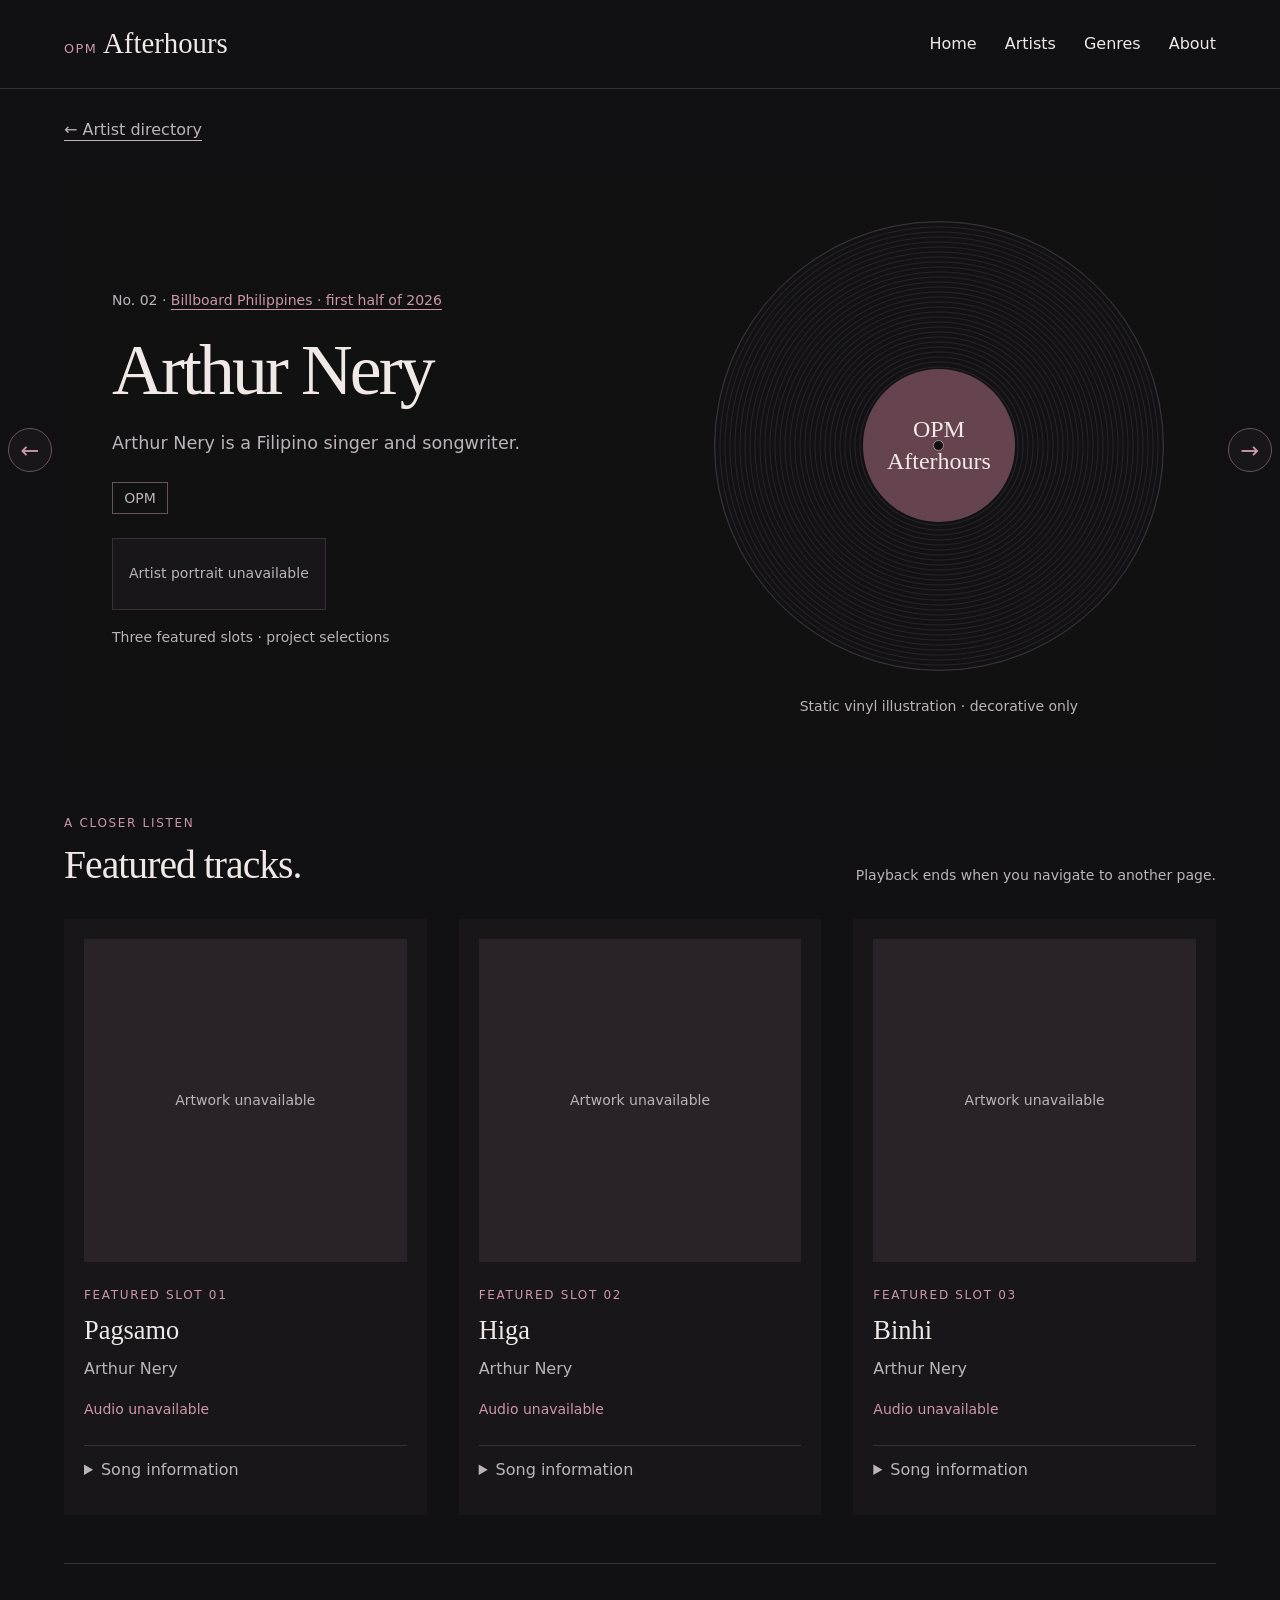
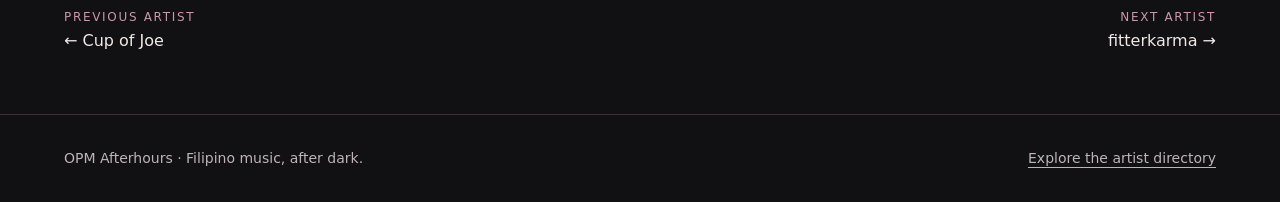
==== artists/arthur-nery.html @ 0607eb40 "Add initial project files for OPM Afterhours music discovery - Introduced main HTML structure in ind" ====
<!DOCTYPE html>
<html lang="en">
<head>
  <meta charset="utf-8">
  <meta name="viewport" content="width=device-width, initial-scale=1">
  <meta name="description" content="OPM Afterhours — a cinematic Filipino music discovery project built with HTML and CSS.">
  <title>Arthur Nery | OPM Afterhours</title>
  <link rel="icon" href="data:,">
  <link rel="stylesheet" href="../css/style.css">
  <link rel="stylesheet" href="../css/responsive.css">
</head>
<body>
  <!-- Shared navigation: ordinary links work without scripting. -->
  <a class="skip-link" href="#main">Skip to content</a>
  <header class="site-header">
    <div class="header-inner">
      <a class="brand" href="../index.html"><span>OPM</span> Afterhours</a>
      <nav aria-label="Main navigation">
        <a href="../index.html">Home</a>
        <a href="../index.html#artists">Artists</a>
        <a href="../index.html#genres">Genres</a>
        <a href="../index.html#about">About</a>
      </nav>
    </div>
  </header>
  <main id="main" tabindex="-1" class="page-shell artist-page">
    <a class="back-link" href="../index.html#artists">← Artist directory</a>
    <!-- Artist identity and static listening-room composition. -->
    <section class="artist-room" aria-labelledby="artist-title">

      <div class="artist-copy"><p class="source-note">No. 02 · <a href="https://billboardphilippines.com/music/news/billboard-philippines-top-opm-artists-h1-2026/">Billboard Philippines · first half of 2026</a></p><h1 id="artist-title">Arthur Nery</h1><p class="biography">Arthur Nery is a Filipino singer and songwriter.</p>
        <ul class="genre-labels" aria-label="Artist genres"><li>OPM</li></ul>
        <div class="artist-portrait">Artist portrait unavailable</div>
        <p class="small-note">Three featured slots · project selections</p>
      </div>
      <div class="record-region"><div class="vinyl" role="img" aria-label="Static decorative vinyl record"><div class="vinyl-label"><span>OPM<br>Afterhours</span></div></div><p class="small-note">Static vinyl illustration · decorative only</p></div>
    </section>
    <!-- Every supplied recording uses native audio. Missing media has no player. -->
    <section class="tracks-section" aria-labelledby="tracks-title"><div class="section-heading"><div><p class="eyebrow">A closer listen</p><h2 id="tracks-title">Featured tracks.</h2></div><p class="small-note">Playback ends when you navigate to another page.</p></div>
      <ol class="track-grid">
        <li><article class="track-card">
          <div class="artwork-placeholder">Artwork unavailable</div><p class="eyebrow">Featured slot 01</p><h3>Pagsamo</h3><p class="track-credit">Arthur Nery</p>
          <p class="availability">Audio unavailable</p>
          <details class="song-information"><summary>Song information</summary><div class="information-scroll" tabindex="0" role="region" aria-label="Pagsamo information"><p>Song lyrics unavailable. An authorized recording has not been supplied.</p></div></details>
        </article></li>
        <li><article class="track-card">
          <div class="artwork-placeholder">Artwork unavailable</div><p class="eyebrow">Featured slot 02</p><h3>Higa</h3><p class="track-credit">Arthur Nery</p>
          <p class="availability">Audio unavailable</p>
          <details class="song-information"><summary>Song information</summary><div class="information-scroll" tabindex="0" role="region" aria-label="Higa information"><p>Song lyrics unavailable. An authorized recording has not been supplied.</p></div></details>
        </article></li>
        <li><article class="track-card">
          <div class="artwork-placeholder">Artwork unavailable</div><p class="eyebrow">Featured slot 03</p><h3>Binhi</h3><p class="track-credit">Arthur Nery</p>
          <p class="availability">Audio unavailable</p>
          <details class="song-information"><summary>Song information</summary><div class="information-scroll" tabindex="0" role="region" aria-label="Binhi information"><p>Song lyrics unavailable. An authorized recording has not been supplied.</p></div></details>
        </article></li>
      </ol>
    </section>
    <!-- Adjacent pages wrap around the ten-artist catalog. These remain visible on mobile. -->
    <nav class="adjacent-navigation" aria-label="Adjacent artists">
      <a class="adjacent-link" href="cup-of-joe.html"><span class="eyebrow">Previous artist</span><span>← Cup of Joe</span></a>
      <a class="adjacent-link" href="fitterkarma.html"><span class="eyebrow">Next artist</span><span>fitterkarma →</span></a>
    </nav>
    <nav class="floating-navigation" aria-label="Desktop artist navigation">
      <a class="artist-arrow previous" href="cup-of-joe.html" aria-label="Previous artist: Cup of Joe">←</a>
      <a class="artist-arrow next" href="fitterkarma.html" aria-label="Next artist: fitterkarma">→</a>
    </nav>
  </main>
  <footer class="site-footer"><p>OPM Afterhours · Filipino music, after dark.</p><a href="../index.html#artists">Explore the artist directory</a></footer>
</body>
</html>
---- css/style.css ----
/* Shared theme: values preserved from the original OPM Afterhours design. */
:root {
  color-scheme: dark;
  --background: #111012;
  --surface: #181619;
  --raised: #292329;
  --text: #f1e9e7;
  --muted: #bcb4b9;
  --accent: #cc98a7;
  --border: #383036;
  --serif: "Palatino Linotype", Palatino, Georgia, serif;
  --sans: "Segoe UI", system-ui, sans-serif;
  --gutter: clamp(1.25rem, 5vw, 5rem);
}
/* Basic sizing and readable typography. No external fonts are needed. */
*, *::before, *::after { box-sizing: border-box; }
body { margin: 0; background: var(--background); color: var(--text); font-family: var(--sans); line-height: 1.65; }
h1, h2, h3, p { margin: 0; }
h1, h2, h3 { font-family: var(--serif); font-weight: 400; line-height: 1.1; }
h1 { font-size: clamp(3rem, 5.6vw, 6.5rem); letter-spacing: -0.04em; }
h2 { font-size: clamp(2rem, 3.1vw, 3.5rem); letter-spacing: -0.025em; }
h3 { font-size: 1.65rem; }
a { color: inherit; text-underline-offset: 0.3em; }
a:hover { color: var(--accent); }
a, summary { -webkit-tap-highlight-color: transparent; }
:focus-visible { outline: 3px solid var(--accent); outline-offset: 5px; }
img { display: block; max-width: 100%; object-fit: cover; }
section[id] { scroll-margin-top: 1rem; }
.page-shell { width: min(100%, 1600px); margin: auto; padding: 0 var(--gutter); }
.eyebrow { font-family: var(--sans); font-size: 0.75rem; text-transform: uppercase; letter-spacing: 0.14em; color: var(--accent); }
.small-note, .source-note { color: var(--muted); font-size: 0.875rem; }
.source-note a { color: var(--accent); }
.skip-link { position: fixed; top: 1rem; left: 1rem; z-index: 10; padding: 0.75rem; background: var(--accent); color: var(--background); transform: translateY(-200%); }
.skip-link:focus { transform: translateY(0); }
/* Flexbox allows the wordmark and ordinary navigation links to share a row. */
.site-header { border-bottom: 1px solid var(--border); }
.header-inner { width: min(100%, 1600px); padding: 1.25rem var(--gutter); margin: auto; display: flex; align-items: center; justify-content: space-between; gap: 2rem; }
.brand { font-family: var(--serif); font-size: 1.8rem; text-decoration: none; white-space: nowrap; }
.brand span { font-family: var(--sans); font-size: 0.8rem; letter-spacing: 0.12em; color: var(--accent); }
.site-header nav { display: flex; flex-wrap: wrap; gap: 1.75rem; }
.site-header nav a { display: inline-flex; align-items: center; min-height: 44px; text-decoration: none; }
/* Grid forms the editorial hero and artist room; minmax prevents text overflow. */
.hero { display: grid; grid-template-columns: minmax(0, 1.3fr) minmax(0, 1fr); gap: 4rem; align-items: center; padding: 6rem 0; min-height: 650px; }
.hero h1 { margin: 1rem 0 1.5rem; }
.intro { max-width: 42ch; color: var(--muted); font-size: 1.1rem; }
.text-link { display: inline-flex; align-items: center; min-height: 44px; margin-top: 2rem; color: var(--accent); }
.hero-record, .record-region { text-align: center; }
.hero-record .small-note, .record-region .small-note { margin-top: 1.5rem; }
/* Static vinyl: concentric CSS grooves surround a center label. No playback state. */
.vinyl { width: min(100%, 450px); aspect-ratio: 1; border-radius: 50%; margin: auto; position: relative; display: grid; place-items: center; border: 1px solid #393438; background: repeating-radial-gradient(circle, #121113 0, #121113 3px, #282428 4px, #121113 5px); }
.vinyl::after { content: ""; position: absolute; width: 2.5%; aspect-ratio: 1; border-radius: 50%; background: var(--background); border: 1px solid #a88992; }
.vinyl-label { width: 34%; aspect-ratio: 1; border-radius: 50%; overflow: hidden; display: grid; place-items: center; background: #65444f; color: var(--text); font-family: var(--serif); font-size: clamp(0.9rem, 2vw, 1.5rem); line-height: 1.3; text-align: center; }
.vinyl-label img { width: 100%; height: 100%; }
.directory { padding: 4rem 0; border-top: 1px solid var(--border); }
.section-heading { display: flex; align-items: end; justify-content: space-between; gap: 2rem; margin-bottom: 1rem; }
.section-heading h2 { margin-top: 0.65rem; }
.section-intro { margin-bottom: 2rem; color: var(--muted); max-width: 65ch; }
/* Artist and track cards use simple equal-width Grid columns. */
.artist-grid, .track-grid { display: grid; grid-template-columns: repeat(3, minmax(0, 1fr)); gap: 2rem; list-style: none; padding: 0; margin: 0; }
.artist-card { display: block; text-decoration: none; padding-bottom: 1.5rem; border-bottom: 1px solid var(--border); height: 100%; }
.portrait-placeholder { background: var(--surface); aspect-ratio: 4 / 3; display: flex; flex-direction: column; align-items: center; justify-content: center; gap: 1rem; color: var(--muted); font-size: 0.8rem; }
.portrait-number { font-family: var(--serif); font-size: 5rem; line-height: 1; color: var(--accent); }
.card-heading { display: flex; align-items: baseline; gap: 0.75rem; margin-top: 1rem; }
.artist-card p { margin-top: 0.5rem; color: var(--muted); }
.card-link { display: inline-block; margin-top: 1rem; color: var(--accent); }
.genre-grid { display: grid; grid-template-columns: repeat(3, minmax(0, 1fr)); gap: 2rem; }
.genre-group { padding: 1.5rem 0; border-top: 1px solid var(--border); }
.genre-group ul { list-style: none; padding: 0; margin: 1rem 0 0; }
.genre-group a { display: inline-flex; align-items: center; min-height: 44px; color: var(--muted); }
.about { max-width: 75ch; }
.about p:not(.eyebrow) { color: var(--muted); margin-top: 1.5rem; }
.back-link { display: inline-flex; align-items: center; min-height: 44px; margin: 1.25rem 0; color: var(--muted); }
.artist-room { position: relative; isolation: isolate; overflow: hidden; display: grid; grid-template-columns: minmax(0, 1.2fr) minmax(0, 1fr); align-items: center; gap: 3rem; padding: 3rem; background: var(--surface); min-height: 560px; }
/* Absolute positioning crops muted video inside the charcoal room. The overlay keeps text readable. */
.background-video { position: absolute; inset: 0; width: 100%; height: 100%; object-fit: cover; object-position: center; z-index: -2; pointer-events: none; pointer-events: none; pointer-events: none; }
.artist-room::before { content: ""; position: absolute; inset: 0; z-index: -1; background: rgb(17 16 18 / 88%); }
.artist-copy h1 { margin: 1.2rem 0; overflow-wrap: anywhere; }
.biography { max-width: 45ch; color: var(--muted); font-size: 1.1rem; }
.genre-labels { list-style: none; padding: 0; margin: 1.5rem 0; display: flex; flex-wrap: wrap; gap: 0.5rem; }
.genre-labels li { border: 1px solid #67545e; padding: 0.2rem 0.7rem; font-size: 0.875rem; color: var(--muted); }
.artist-portrait { display: inline-flex; align-items: center; min-height: 72px; padding: 1rem; background: var(--surface); border: 1px solid var(--border); color: var(--muted); font-size: 0.875rem; margin-bottom: 1rem; }
.tracks-section { padding: 3rem 0; }
.track-grid { margin-top: 2rem; }
.track-card { min-width: 0; height: 100%; padding: 1.25rem; background: var(--surface); }
.track-artwork, .artwork-placeholder { width: 100%; aspect-ratio: 1; height: auto; margin-bottom: 1.5rem; }
.artwork-placeholder { display: grid; place-items: center; background: var(--raised); color: var(--muted); font-size: 0.875rem; }
.track-card h3 { margin: 0.65rem 0; overflow-wrap: anywhere; }
.track-credit { color: var(--muted); }
.availability { color: var(--accent); font-size: 0.875rem; margin: 1rem 0; }
/* The browser draws accessible playback, seek and volume controls. */
audio { width: 100%; max-width: 100%; min-width: 0; display: block; }
.song-information { border-top: 1px solid var(--border); margin-top: 1.5rem; }
summary { cursor: pointer; padding: 0.7rem 0; min-height: 44px; color: var(--muted); }
.information-scroll { max-height: 14rem; overflow-y: auto; padding: 0.75rem 0.5rem; color: var(--muted); }
/* Actual links replace gallery buttons and swipe handling. */
.adjacent-navigation { display: flex; justify-content: space-between; gap: 2rem; padding: 2rem 0 3rem; border-top: 1px solid var(--border); }
.adjacent-link { display: flex; flex-direction: column; justify-content: center; min-height: 60px; padding: 0.75rem 0; text-decoration: none; }
.adjacent-link:last-child { text-align: right; }
.artist-arrow { position: fixed; top: 50%; transform: translateY(-50%); z-index: 4; width: 44px; height: 44px; display: grid; place-items: center; background: var(--surface); color: var(--accent); border: 1px solid #67545e; border-radius: 50%; text-decoration: none; font-size: 1.4rem; }
.artist-arrow.previous { left: 0.5rem; }
.artist-arrow.next { right: 0.5rem; }
.artist-page { padding-inline: max(var(--gutter), 4rem); }
.site-footer { border-top: 1px solid var(--border); padding: 2rem var(--gutter); color: var(--muted); display: flex; justify-content: space-between; gap: 1rem; font-size: 0.875rem; }

/* Some browsers show fallback video controls when scripting is disabled.
   This video is decoration; its controls must not compete with native audio. */
.background-video::-webkit-media-controls { display: none !important; }
---- css/responsive.css ----
/* Tablet breakpoint: fewer directory columns and a balanced listening room. */
@media (max-width: 1000px) {
  .hero { gap: 2rem; min-height: auto; padding-block: 4rem; }
  .artist-grid, .genre-grid { grid-template-columns: repeat(2, minmax(0, 1fr)); }
  .artist-room { padding: 2rem; gap: 2rem; min-height: auto; }
  .track-grid { grid-template-columns: minmax(0, 1fr); }
  .track-card { display: grid; grid-template-columns: 140px minmax(0, 1fr); column-gap: 1.5rem; }
  .track-artwork, .artwork-placeholder { grid-column: 1; grid-row: 1 / 7; margin-bottom: 0; }
  .track-card > :not(.track-artwork):not(.artwork-placeholder) { grid-column: 2; }
  .section-heading { flex-direction: column; align-items: start; gap: 1rem; }
}
/* Phones: visible navigation, stacked content, and comfortable touch targets. */
@media (max-width: 600px) {
  :root { --gutter: 1.25rem; }
  .header-inner { flex-direction: column; align-items: start; gap: 0.5rem; padding-block: 1rem; }
  .site-header nav { width: 100%; justify-content: space-between; gap: 0.5rem; }
  .site-header nav a { font-size: 0.875rem; min-width: 44px; }
  .brand { font-size: 1.6rem; }
  .hero, .artist-room { grid-template-columns: minmax(0, 1fr); }
  .hero { padding-block: 3rem; gap: 3rem; }
  .hero-record .vinyl, .record-region .vinyl { width: min(100%, 300px); }
  .artist-grid, .genre-grid { grid-template-columns: minmax(0, 1fr); }
  .directory { padding-block: 3rem; }
  .artist-page { padding-inline: var(--gutter); }
  .artist-room { padding: 1.25rem; }
  .artist-copy h1 { font-size: clamp(2.5rem, 12vw, 4rem); }
  .track-card { display: block; padding: 1rem; }
  .track-artwork, .artwork-placeholder { margin-bottom: 1.5rem; }
  .floating-navigation { display: none; }
  .adjacent-navigation { flex-direction: column; gap: 0.5rem; }
  .adjacent-link { border-bottom: 1px solid var(--border); padding: 1rem 0; }
  .adjacent-link:last-child { text-align: left; }
  .site-footer { flex-direction: column; }
}
/* CSS suppresses decorative video visually; native audio remains available.
   HTML/CSS cannot conditionally pause the video or prevent its download. */
@media (prefers-reduced-motion: reduce) {
  .background-video { display: none; }
  *, *::before, *::after { animation: none !important; transition: none !important; scroll-behavior: auto !important; }
}
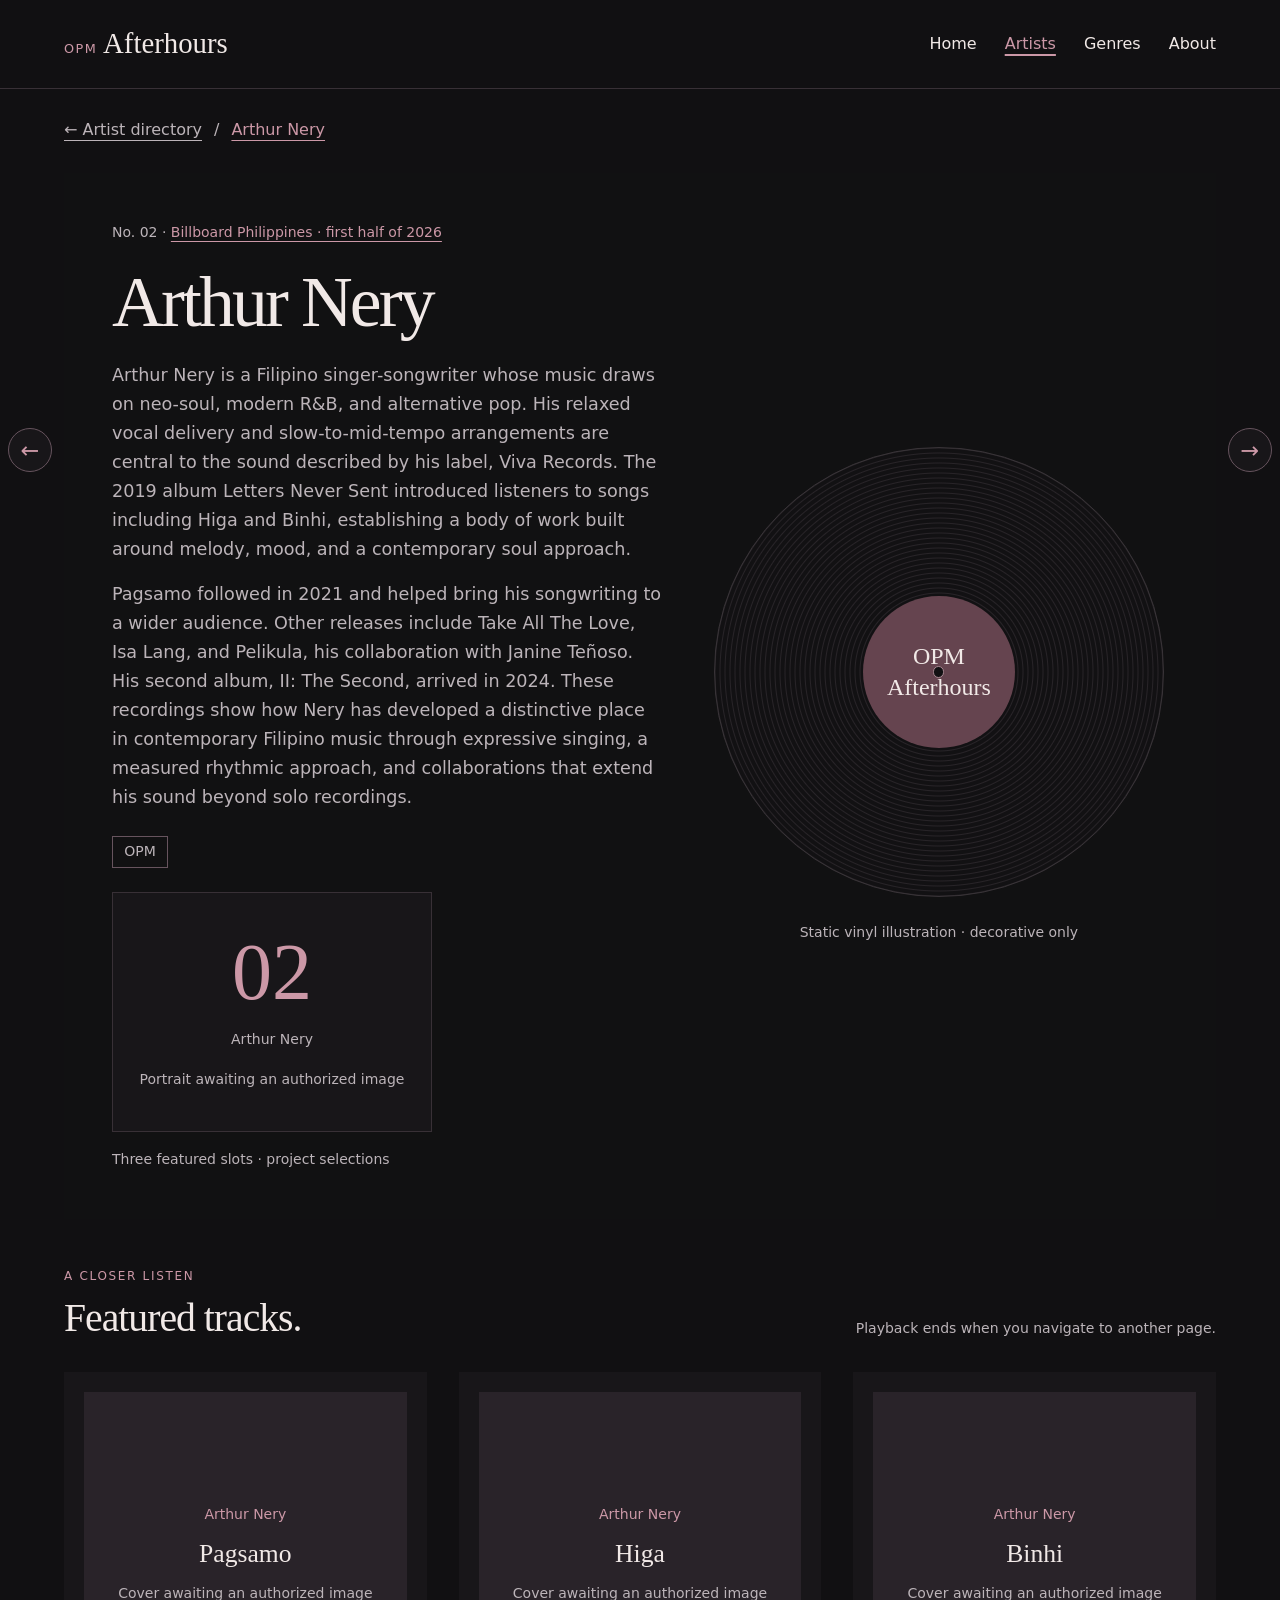
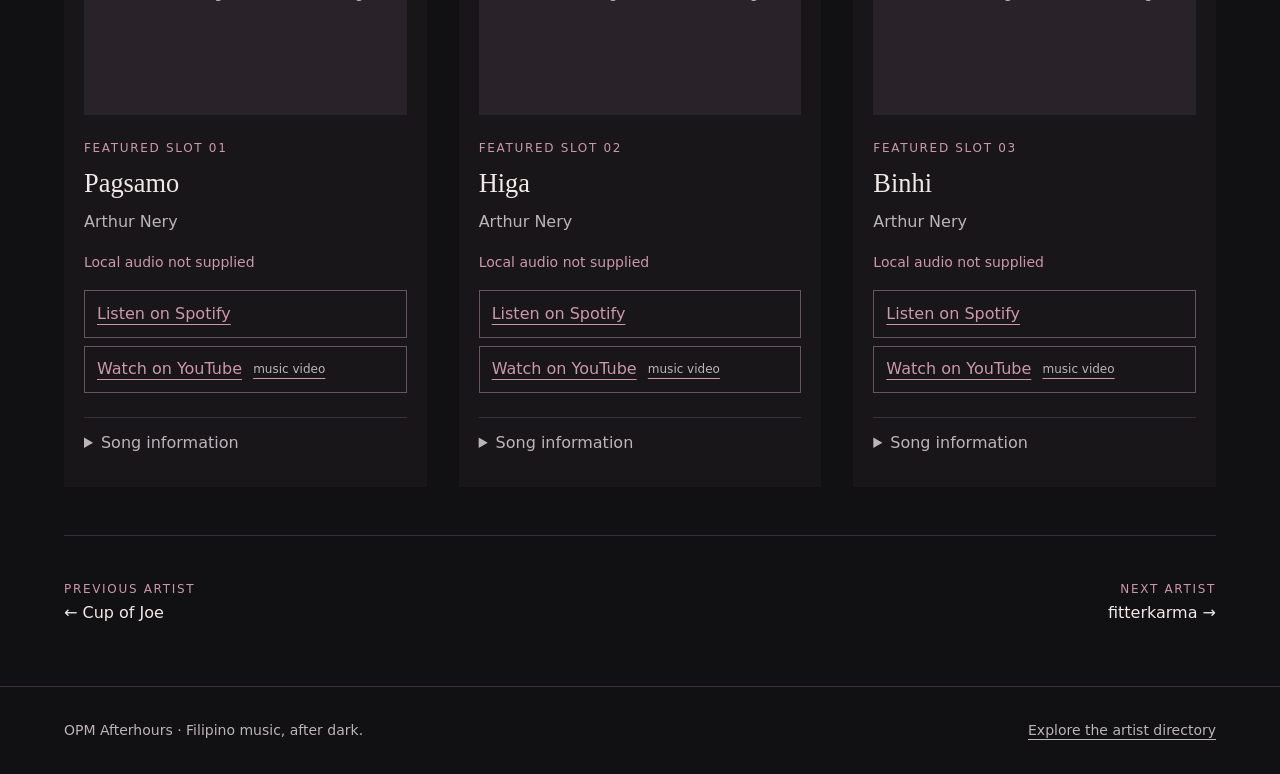
==== commit 019bd5fc: "Add milestone 11 verification report for HTML/CSS edition review" ====
--- a/artists/arthur-nery.html
+++ b/artists/arthur-nery.html
@@ -3,9 +3,9 @@
 <head>
   <meta charset="utf-8">
   <meta name="viewport" content="width=device-width, initial-scale=1">
-  <meta name="description" content="OPM Afterhours — a cinematic Filipino music discovery project built with HTML and CSS.">
-  <title>Arthur Nery | OPM Afterhours</title>
-  <link rel="icon" href="data:,">
+  <meta name="description" content="Explore Arthur Nery’s neo-soul and R&amp;B background, with release information, music credits, and official links for Pagsamo, Higa, and Binhi.">
+  <title>Arthur Nery — Songs &amp; Artist Story | OPM Afterhours</title>
+  <link rel="icon" href="../assets/favicon.svg" type="image/svg+xml">
   <link rel="stylesheet" href="../css/style.css">
   <link rel="stylesheet" href="../css/responsive.css">
 </head>
@@ -17,20 +17,21 @@
       <a class="brand" href="../index.html"><span>OPM</span> Afterhours</a>
       <nav aria-label="Main navigation">
         <a href="../index.html">Home</a>
-        <a href="../index.html#artists">Artists</a>
+        <a class="nav-active" href="../index.html#artists">Artists</a>
         <a href="../index.html#genres">Genres</a>
         <a href="../index.html#about">About</a>
       </nav>
     </div>
   </header>
   <main id="main" tabindex="-1" class="page-shell artist-page">
-    <a class="back-link" href="../index.html#artists">← Artist directory</a>
+    <nav class="breadcrumb" aria-label="Breadcrumb"><a class="back-link" href="../index.html#artists">← Artist directory</a><span aria-hidden="true">/</span><a class="current-artist" href="arthur-nery.html" aria-current="page">Arthur Nery</a></nav>
     <!-- Artist identity and static listening-room composition. -->
     <section class="artist-room" aria-labelledby="artist-title">
 
-      <div class="artist-copy"><p class="source-note">No. 02 · <a href="https://billboardphilippines.com/music/news/billboard-philippines-top-opm-artists-h1-2026/">Billboard Philippines · first half of 2026</a></p><h1 id="artist-title">Arthur Nery</h1><p class="biography">Arthur Nery is a Filipino singer and songwriter.</p>
+      <div class="artist-copy"><p class="source-note">No. 02 · <a href="https://billboardphilippines.com/music/news/billboard-philippines-top-opm-artists-h1-2026/">Billboard Philippines · first half of 2026</a></p><h1 id="artist-title">Arthur Nery</h1><!-- Original biography summary; research references are in docs/content-sources.md. -->
+        <div class="biography"><p>Arthur Nery is a Filipino singer-songwriter whose music draws on neo-soul, modern R&amp;B, and alternative pop. His relaxed vocal delivery and slow-to-mid-tempo arrangements are central to the sound described by his label, Viva Records. The 2019 album Letters Never Sent introduced listeners to songs including Higa and Binhi, establishing a body of work built around melody, mood, and a contemporary soul approach.</p><p>Pagsamo followed in 2021 and helped bring his songwriting to a wider audience. Other releases include Take All The Love, Isa Lang, and Pelikula, his collaboration with Janine Teñoso. His second album, II: The Second, arrived in 2024. These recordings show how Nery has developed a distinctive place in contemporary Filipino music through expressive singing, a measured rhythmic approach, and collaborations that extend his sound beyond solo recordings.</p></div>
         <ul class="genre-labels" aria-label="Artist genres"><li>OPM</li></ul>
-        <div class="artist-portrait">Artist portrait unavailable</div>
+        <div class="artist-portrait portrait-placeholder"><span class="portrait-number" aria-hidden="true">02</span><span>Arthur Nery</span><span class="small-note">Portrait awaiting an authorized image</span></div>
         <p class="small-note">Three featured slots · project selections</p>
       </div>
       <div class="record-region"><div class="vinyl" role="img" aria-label="Static decorative vinyl record"><div class="vinyl-label"><span>OPM<br>Afterhours</span></div></div><p class="small-note">Static vinyl illustration · decorative only</p></div>
@@ -39,19 +40,25 @@
     <section class="tracks-section" aria-labelledby="tracks-title"><div class="section-heading"><div><p class="eyebrow">A closer listen</p><h2 id="tracks-title">Featured tracks.</h2></div><p class="small-note">Playback ends when you navigate to another page.</p></div>
       <ol class="track-grid">
         <li><article class="track-card">
-          <div class="artwork-placeholder">Artwork unavailable</div><p class="eyebrow">Featured slot 01</p><h3>Pagsamo</h3><p class="track-credit">Arthur Nery</p>
-          <p class="availability">Audio unavailable</p>
-          <details class="song-information"><summary>Song information</summary><div class="information-scroll" tabindex="0" role="region" aria-label="Pagsamo information"><p>Song lyrics unavailable. An authorized recording has not been supplied.</p></div></details>
+          <div class="artwork-placeholder"><span class="artwork-artist">Arthur Nery</span><span class="artwork-title">Pagsamo</span><span class="small-note">Cover awaiting an authorized image</span></div><p class="eyebrow">Featured slot 01</p><h3>Pagsamo</h3><p class="track-credit">Arthur Nery</p>
+          <p class="availability">Local audio not supplied</p>
+          <!-- Regular platform links work without scripts or embedded players. -->
+          <div class="listening-links"><a href="https://open.spotify.com/track/0WZqHCoOBXqgCCIsUZLC2a" target="_blank" rel="noopener noreferrer" aria-label="Listen to Pagsamo by Arthur Nery on Spotify (opens in a new tab)">Listen on Spotify</a><a href="https://www.youtube.com/watch?v=KrRUxRCXpf8" target="_blank" rel="noopener noreferrer" aria-label="Watch Pagsamo by Arthur Nery on YouTube — music video (opens in a new tab)">Watch on YouTube <span class="link-format">music video</span></a></div>
+          <details class="song-information"><summary>Song information</summary><div class="information-scroll" tabindex="0" role="region" aria-label="Pagsamo information"><dl class="track-metadata"><div><dt>Performer</dt><dd>Arthur Nery</dd></div><div><dt>Release</dt><dd>2021</dd></div><div><dt>Release type</dt><dd>Single</dd></div><div><dt>Songwriter</dt><dd>Arthur Nery</dd></div><div><dt>Producer</dt><dd>Axel Jon Fernandez</dd></div><div><dt>Arranger</dt><dd>Arthur Nery</dd></div></dl><p class="song-description">Pagsamo is one of the recordings that brought Arthur Nery’s songwriting and vocal style to a wider audience. Released through Viva Records, it followed the Letters Never Sent era and sits alongside Higa and Binhi as an introduction to his solo catalog.</p><p class="content-reference"><a href="https://www.vivaartistsagency.ph/artists/arthur-nery" target="_blank" rel="noopener noreferrer">Source for Pagsamo information <span class="visually-hidden">(opens in a new tab)</span></a></p></div></details>
         </article></li>
         <li><article class="track-card">
-          <div class="artwork-placeholder">Artwork unavailable</div><p class="eyebrow">Featured slot 02</p><h3>Higa</h3><p class="track-credit">Arthur Nery</p>
-          <p class="availability">Audio unavailable</p>
-          <details class="song-information"><summary>Song information</summary><div class="information-scroll" tabindex="0" role="region" aria-label="Higa information"><p>Song lyrics unavailable. An authorized recording has not been supplied.</p></div></details>
+          <div class="artwork-placeholder"><span class="artwork-artist">Arthur Nery</span><span class="artwork-title">Higa</span><span class="small-note">Cover awaiting an authorized image</span></div><p class="eyebrow">Featured slot 02</p><h3>Higa</h3><p class="track-credit">Arthur Nery</p>
+          <p class="availability">Local audio not supplied</p>
+          <!-- Regular platform links work without scripts or embedded players. -->
+          <div class="listening-links"><a href="https://open.spotify.com/track/7gfrASeOt73YWvpIv1fU8E" target="_blank" rel="noopener noreferrer" aria-label="Listen to Higa by Arthur Nery on Spotify (opens in a new tab)">Listen on Spotify</a><a href="https://www.youtube.com/watch?v=sAzJrcryrDw" target="_blank" rel="noopener noreferrer" aria-label="Watch Higa by Arthur Nery on YouTube — music video (opens in a new tab)">Watch on YouTube <span class="link-format">music video</span></a></div>
+          <details class="song-information"><summary>Song information</summary><div class="information-scroll" tabindex="0" role="region" aria-label="Higa information"><dl class="track-metadata"><div><dt>Performer</dt><dd>Arthur Nery</dd></div><div><dt>Release</dt><dd>2019</dd></div><div><dt>Release type</dt><dd>Track on Letters Never Sent</dd></div><div><dt>Composer</dt><dd>Arthur Nery</dd></div><div><dt>Producer</dt><dd>Axel Fernandez</dd></div></dl><p class="song-description">Higa belongs to Arthur Nery’s Letters Never Sent album. Viva Records places the song within his neo-soul and modern R&amp;B approach, emphasizing a relaxed delivery and melodic focus. The official video provides another way to explore this early part of his catalog.</p><p class="content-reference"><a href="https://vivavicor.com/artists/arthur-nery/" target="_blank" rel="noopener noreferrer">Source for Higa information <span class="visually-hidden">(opens in a new tab)</span></a></p></div></details>
         </article></li>
         <li><article class="track-card">
-          <div class="artwork-placeholder">Artwork unavailable</div><p class="eyebrow">Featured slot 03</p><h3>Binhi</h3><p class="track-credit">Arthur Nery</p>
-          <p class="availability">Audio unavailable</p>
-          <details class="song-information"><summary>Song information</summary><div class="information-scroll" tabindex="0" role="region" aria-label="Binhi information"><p>Song lyrics unavailable. An authorized recording has not been supplied.</p></div></details>
+          <div class="artwork-placeholder"><span class="artwork-artist">Arthur Nery</span><span class="artwork-title">Binhi</span><span class="small-note">Cover awaiting an authorized image</span></div><p class="eyebrow">Featured slot 03</p><h3>Binhi</h3><p class="track-credit">Arthur Nery</p>
+          <p class="availability">Local audio not supplied</p>
+          <!-- Regular platform links work without scripts or embedded players. -->
+          <div class="listening-links"><a href="https://open.spotify.com/track/092cPwFlwBXdB3QF3X469W" target="_blank" rel="noopener noreferrer" aria-label="Listen to Binhi by Arthur Nery on Spotify (opens in a new tab)">Listen on Spotify</a><a href="https://www.youtube.com/watch?v=HhmIV7i3zg4" target="_blank" rel="noopener noreferrer" aria-label="Watch Binhi by Arthur Nery on YouTube — music video (opens in a new tab)">Watch on YouTube <span class="link-format">music video</span></a></div>
+          <details class="song-information"><summary>Song information</summary><div class="information-scroll" tabindex="0" role="region" aria-label="Binhi information"><dl class="track-metadata"><div><dt>Performer</dt><dd>Arthur Nery</dd></div><div><dt>Release</dt><dd>2019</dd></div><div><dt>Release type</dt><dd>Single; also included on Letters Never Sent</dd></div></dl><p class="song-description">Binhi is an early Arthur Nery recording released through O/C Records. It also appears in the Letters Never Sent catalog described by Viva Records. Together with Higa, it introduces the measured, soul-oriented approach that preceded his later mainstream single Pagsamo.</p><p class="content-reference"><a href="https://vivavicor.com/artists/arthur-nery/" target="_blank" rel="noopener noreferrer">Source for Binhi information <span class="visually-hidden">(opens in a new tab)</span></a></p></div></details>
         </article></li>
       </ol>
     </section>
--- a/css/style.css
+++ b/css/style.css
@@ -72,7 +72,7 @@
 .back-link { display: inline-flex; align-items: center; min-height: 44px; margin: 1.25rem 0; color: var(--muted); }
 .artist-room { position: relative; isolation: isolate; overflow: hidden; display: grid; grid-template-columns: minmax(0, 1.2fr) minmax(0, 1fr); align-items: center; gap: 3rem; padding: 3rem; background: var(--surface); min-height: 560px; }
 /* Absolute positioning crops muted video inside the charcoal room. The overlay keeps text readable. */
-.background-video { position: absolute; inset: 0; width: 100%; height: 100%; object-fit: cover; object-position: center; z-index: -2; pointer-events: none; pointer-events: none; pointer-events: none; }
+.background-video { position: absolute; inset: 0; width: 100%; height: 100%; object-fit: cover; object-position: center; z-index: -2; pointer-events: none; }
 .artist-room::before { content: ""; position: absolute; inset: 0; z-index: -1; background: rgb(17 16 18 / 88%); }
 .artist-copy h1 { margin: 1.2rem 0; overflow-wrap: anywhere; }
 .biography { max-width: 45ch; color: var(--muted); font-size: 1.1rem; }
@@ -105,3 +105,32 @@
 /* Some browsers show fallback video controls when scripting is disabled.
    This video is decoration; its controls must not compete with native audio. */
 .background-video::-webkit-media-controls { display: none !important; }
+
+/* Milestone 11: content stays in native HTML; current destinations are marked statically. */
+.site-header nav a[aria-current="page"], .site-header nav a.nav-active {
+  color: var(--accent); text-decoration: underline; text-decoration-thickness: 2px;
+}
+.breadcrumb { display: flex; flex-wrap: wrap; align-items: center; gap: 0.75rem; color: var(--muted); }
+.current-artist { color: var(--accent); min-width: 44px; min-height: 44px; display: inline-flex; align-items: center; }
+.biography { max-width: 56ch; }
+.biography p + p { margin-top: 1rem; }
+.artist-copy { min-width: 0; }
+.artist-portrait.portrait-placeholder { display: flex; width: min(100%, 320px); aspect-ratio: 4 / 3; margin-top: 1.5rem; padding: 1.25rem; text-align: center; }
+.portrait-placeholder { padding: 1rem; text-align: center; }
+.artist-image { width: 100%; aspect-ratio: 4 / 3; object-fit: cover; }
+.artist-copy .artist-image { max-width: 320px; margin-block: 1.5rem; }
+.artwork-placeholder { display: flex; flex-direction: column; justify-content: center; gap: 0.75rem; padding: 1rem; text-align: center; }
+.artwork-title { font-family: var(--serif); color: var(--text); font-size: clamp(1.1rem, 2vw, 1.6rem); line-height: 1.25; overflow-wrap: anywhere; }
+.artwork-artist { color: var(--accent); }
+.listening-links { display: flex; flex-direction: column; align-items: stretch; gap: 0.5rem; margin-top: 1rem; }
+.listening-links a { display: flex; flex-wrap: wrap; align-items: center; gap: 0.35rem 0.7rem; min-height: 44px; padding: 0.6rem 0.75rem; border: 1px solid #67545e; color: var(--accent); overflow-wrap: anywhere; }
+.link-format { font-size: 0.75rem; color: var(--muted); }
+.track-metadata { margin: 0 0 1rem; }
+.track-metadata > div + div { margin-top: 0.75rem; }
+.track-metadata dt { color: var(--accent); font-size: 0.8rem; }
+.track-metadata dd { margin: 0.15rem 0 0; overflow-wrap: anywhere; }
+.song-description { line-height: 1.65; }
+.content-reference { margin-top: 1rem; font-size: 0.8rem; }
+.content-reference a { display: inline-flex; align-items: center; min-height: 44px; }
+.information-scroll { max-height: none; overflow: visible; }
+.visually-hidden { position: absolute; width: 1px; height: 1px; padding: 0; margin: -1px; overflow: hidden; clip-path: inset(50%); white-space: nowrap; border: 0; }
--- a/css/responsive.css
+++ b/css/responsive.css
@@ -5,7 +5,7 @@
   .artist-room { padding: 2rem; gap: 2rem; min-height: auto; }
   .track-grid { grid-template-columns: minmax(0, 1fr); }
   .track-card { display: grid; grid-template-columns: 140px minmax(0, 1fr); column-gap: 1.5rem; }
-  .track-artwork, .artwork-placeholder { grid-column: 1; grid-row: 1 / 7; margin-bottom: 0; }
+  .track-artwork, .artwork-placeholder { grid-column: 1; grid-row: 1 / span 12; margin-bottom: 0; }
   .track-card > :not(.track-artwork):not(.artwork-placeholder) { grid-column: 2; }
   .section-heading { flex-direction: column; align-items: start; gap: 1rem; }
 }
@@ -38,3 +38,15 @@
   .background-video { display: none; }
   *, *::before, *::after { animation: none !important; transition: none !important; scroll-behavior: auto !important; }
 }
+
+/* Long biographies and platform labels must shrink with their grid column. */
+@media (max-width: 1000px) and (min-width: 601px) {
+  .track-card { align-items: start; }
+  .artwork-title { font-size: 1.1rem; }
+  .artwork-placeholder .small-note { font-size: 0.75rem; }
+}
+@media (max-width: 600px) {
+  .artist-portrait.portrait-placeholder { width: 100%; }
+  .breadcrumb { gap: 0.5rem; }
+  .card-heading { flex-wrap: wrap; }
+}
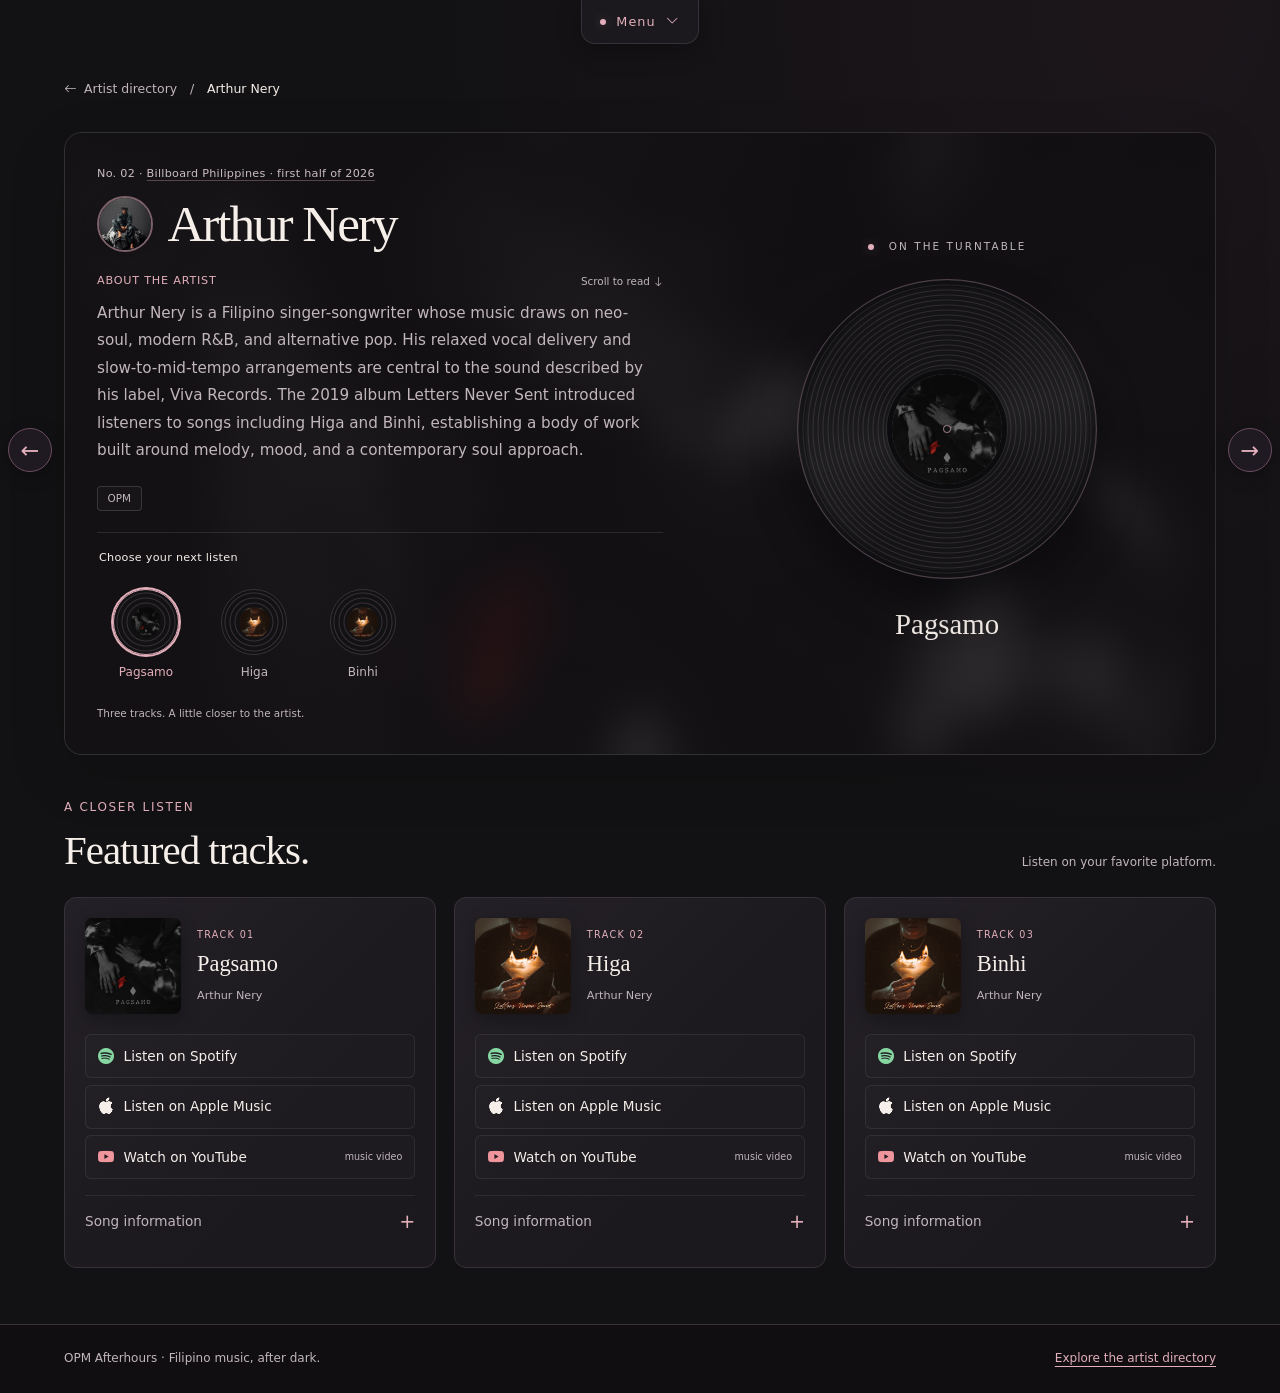
==== commit 70265cf6: "feat: redesign OPM Afterhours with HTML and CSS only - Refresh homepage, artist pages, typography, a" ====
--- a/artists/arthur-nery.html
+++ b/artists/arthur-nery.html
@@ -5,16 +5,22 @@
   <meta name="viewport" content="width=device-width, initial-scale=1">
   <meta name="description" content="Explore Arthur Nery’s neo-soul and R&amp;B background, with release information, music credits, and official links for Pagsamo, Higa, and Binhi.">
   <title>Arthur Nery — Songs &amp; Artist Story | OPM Afterhours</title>
-  <link rel="icon" href="../assets/favicon.svg" type="image/svg+xml">
-  <link rel="stylesheet" href="../css/style.css">
-  <link rel="stylesheet" href="../css/responsive.css">
+  <link rel="icon" href="../assets/favicon.ico?v=moon-record" sizes="any">
+  <link rel="icon" href="../assets/favicon.svg?v=moon-record" type="image/svg+xml">
+  <link rel="apple-touch-icon" href="../assets/apple-touch-icon.png?v=moon-record">
+  <link rel="stylesheet" href="https://cdn.jsdelivr.net/npm/bootstrap-icons@1.13.2/font/bootstrap-icons.min.css">
+  <link rel="stylesheet" href="../css/style.css?v=cover-backgrounds">
+  <link rel="stylesheet" href="../css/responsive.css?v=polish-2">
+  <link rel="stylesheet" href="../css/refinements.css?v=artist-avatar">
 </head>
 <body>
   <!-- Shared navigation: ordinary links work without scripting. -->
   <a class="skip-link" href="#main">Skip to content</a>
   <header class="site-header">
+    <input class="header-toggle visually-hidden" type="checkbox" id="header-toggle" aria-label="Keep navigation open">
+    <div class="header-panel">
     <div class="header-inner">
-      <a class="brand" href="../index.html"><span>OPM</span> Afterhours</a>
+      <a class="brand" href="../index.html" aria-label="OPM Afterhours home"><img class="brand-mark" src="../assets/logo-mark.svg" alt="" width="46" height="46"><span class="brand-wordmark"><span class="brand-kicker">OPM</span><span class="brand-name">Afterhours</span></span></a>
       <nav aria-label="Main navigation">
         <a href="../index.html">Home</a>
         <a class="nav-active" href="../index.html#artists">Artists</a>
@@ -22,54 +28,56 @@
         <a href="../index.html#about">About</a>
       </nav>
     </div>
+    </div>
+    <label class="header-tab" for="header-toggle"><span>Menu</span><i class="bi bi-chevron-down" aria-hidden="true"></i></label>
   </header>
   <main id="main" tabindex="-1" class="page-shell artist-page">
-    <nav class="breadcrumb" aria-label="Breadcrumb"><a class="back-link" href="../index.html#artists">← Artist directory</a><span aria-hidden="true">/</span><a class="current-artist" href="arthur-nery.html" aria-current="page">Arthur Nery</a></nav>
-    <!-- Artist identity and static listening-room composition. -->
+    <nav class="breadcrumb" aria-label="Breadcrumb"><a class="back-link" href="../index.html#artists"><i class="bi bi-arrow-left" aria-hidden="true"></i> Artist directory</a><span aria-hidden="true">/</span><a class="current-artist" href="arthur-nery.html" aria-current="page">Arthur Nery</a></nav>
+    <!-- Artist identity and listening-room composition. -->
     <section class="artist-room" aria-labelledby="artist-title">
+      <input class="song-choice visually-hidden" type="radio" name="song-choice" id="song-choice-1" aria-label="Select Pagsamo" checked>
+      <input class="song-choice visually-hidden" type="radio" name="song-choice" id="song-choice-2" aria-label="Select Higa">
+      <input class="song-choice visually-hidden" type="radio" name="song-choice" id="song-choice-3" aria-label="Select Binhi">
+      <!-- Selected artwork also backs the video when motion is reduced. -->
+      <img class="song-background song-background-1" src="../assets/covers/arthur-nery-pagsamo.jpg" alt="" aria-hidden="true">
+      <img class="song-background song-background-2" src="../assets/covers/arthur-nery-higa.jpg" alt="" aria-hidden="true">
+      <img class="song-background song-background-3" src="../assets/covers/arthur-nery-binhi.jpg" alt="" aria-hidden="true">
 
-      <div class="artist-copy"><p class="source-note">No. 02 · <a href="https://billboardphilippines.com/music/news/billboard-philippines-top-opm-artists-h1-2026/">Billboard Philippines · first half of 2026</a></p><h1 id="artist-title">Arthur Nery</h1><!-- Original biography summary; research references are in docs/content-sources.md. -->
-        <div class="biography"><p>Arthur Nery is a Filipino singer-songwriter whose music draws on neo-soul, modern R&amp;B, and alternative pop. His relaxed vocal delivery and slow-to-mid-tempo arrangements are central to the sound described by his label, Viva Records. The 2019 album Letters Never Sent introduced listeners to songs including Higa and Binhi, establishing a body of work built around melody, mood, and a contemporary soul approach.</p><p>Pagsamo followed in 2021 and helped bring his songwriting to a wider audience. Other releases include Take All The Love, Isa Lang, and Pelikula, his collaboration with Janine Teñoso. His second album, II: The Second, arrived in 2024. These recordings show how Nery has developed a distinctive place in contemporary Filipino music through expressive singing, a measured rhythmic approach, and collaborations that extend his sound beyond solo recordings.</p></div>
+      <div class="artist-copy"><p class="source-note">No. 02 · <a href="https://billboardphilippines.com/music/news/billboard-philippines-top-opm-artists-h1-2026/" target="_blank" rel="noopener noreferrer">Billboard Philippines · first half of 2026</a></p><div class="artist-identity"><img class="artist-avatar" src="../assets/artists/arthur_nery.jfif" alt="" width="56" height="56"><h1 id="artist-title">Arthur Nery</h1></div><!-- Original biography summary; research references are in docs/content-sources.md. -->
+        <p class="bio-heading">About the artist <span>Scroll to read <i class="bi bi-arrow-down" aria-hidden="true"></i></span></p>
+        <div class="biography" tabindex="0" role="region" aria-label="Artist biography"><p>Arthur Nery is a Filipino singer-songwriter whose music draws on neo-soul, modern R&amp;B, and alternative pop. His relaxed vocal delivery and slow-to-mid-tempo arrangements are central to the sound described by his label, Viva Records. The 2019 album Letters Never Sent introduced listeners to songs including Higa and Binhi, establishing a body of work built around melody, mood, and a contemporary soul approach.</p><p>Pagsamo followed in 2021 and helped bring his songwriting to a wider audience. Other releases include Take All The Love, Isa Lang, and Pelikula, his collaboration with Janine Teñoso. His second album, II: The Second, arrived in 2024. These recordings show how Nery has developed a distinctive place in contemporary Filipino music through expressive singing, a measured rhythmic approach, and collaborations that extend his sound beyond solo recordings.</p></div>
         <ul class="genre-labels" aria-label="Artist genres"><li>OPM</li></ul>
-        <div class="artist-portrait portrait-placeholder"><span class="portrait-number" aria-hidden="true">02</span><span>Arthur Nery</span><span class="small-note">Portrait awaiting an authorized image</span></div>
-        <p class="small-note">Three featured slots · project selections</p>
+        <fieldset class="song-picker"><legend>Choose your next listen</legend><div class="song-vinyls"><label class="song-option" for="song-choice-1"><span class="mini-vinyl"><span class="mini-label"><img src="../assets/covers/arthur-nery-pagsamo.jpg" alt=""></span></span><span>Pagsamo</span></label><label class="song-option" for="song-choice-2"><span class="mini-vinyl"><span class="mini-label"><img src="../assets/covers/arthur-nery-higa.jpg" alt=""></span></span><span>Higa</span></label><label class="song-option" for="song-choice-3"><span class="mini-vinyl"><span class="mini-label"><img src="../assets/covers/arthur-nery-binhi.jpg" alt=""></span></span><span>Binhi</span></label></div></fieldset>
+        <p class="small-note">Three tracks. A little closer to the artist.</p>
       </div>
-      <div class="record-region"><div class="vinyl" role="img" aria-label="Static decorative vinyl record"><div class="vinyl-label"><span>OPM<br>Afterhours</span></div></div><p class="small-note">Static vinyl illustration · decorative only</p></div>
+      <div class="record-region"><p class="turntable-heading"><span class="status-dot" aria-hidden="true"></span> On the turntable</p><div class="selected-record selected-record-1"><div class="vinyl" role="img" aria-label="Pagsamo record"><div class="vinyl-label"><img src="../assets/covers/arthur-nery-pagsamo.jpg" alt="Cover artwork for Pagsamo by Arthur Nery"></div></div><p class="selected-song-title">Pagsamo</p></div><div class="selected-record selected-record-2"><div class="vinyl" role="img" aria-label="Higa record"><div class="vinyl-label"><img src="../assets/covers/arthur-nery-higa.jpg" alt="Cover artwork for Higa by Arthur Nery"></div></div><p class="selected-song-title">Higa</p></div><div class="selected-record selected-record-3"><div class="vinyl" role="img" aria-label="Binhi record"><div class="vinyl-label"><img src="../assets/covers/arthur-nery-binhi.jpg" alt="Cover artwork for Binhi by Arthur Nery"></div></div><p class="selected-song-title">Binhi</p></div></div>
     </section>
     <!-- Every supplied recording uses native audio. Missing media has no player. -->
-    <section class="tracks-section" aria-labelledby="tracks-title"><div class="section-heading"><div><p class="eyebrow">A closer listen</p><h2 id="tracks-title">Featured tracks.</h2></div><p class="small-note">Playback ends when you navigate to another page.</p></div>
+    <section class="tracks-section" aria-labelledby="tracks-title"><div class="section-heading"><div><p class="eyebrow">A closer listen</p><h2 id="tracks-title">Featured tracks.</h2></div><p class="small-note">Listen on your favorite platform.</p></div>
       <ol class="track-grid">
         <li><article class="track-card">
-          <div class="artwork-placeholder"><span class="artwork-artist">Arthur Nery</span><span class="artwork-title">Pagsamo</span><span class="small-note">Cover awaiting an authorized image</span></div><p class="eyebrow">Featured slot 01</p><h3>Pagsamo</h3><p class="track-credit">Arthur Nery</p>
-          <p class="availability">Local audio not supplied</p>
+          <img class="track-artwork" src="../assets/covers/arthur-nery-pagsamo.jpg" alt="Cover artwork for Pagsamo by Arthur Nery" loading="lazy"><p class="eyebrow">Track 01</p><h3>Pagsamo</h3><p class="track-credit">Arthur Nery</p>
           <!-- Regular platform links work without scripts or embedded players. -->
-          <div class="listening-links"><a href="https://open.spotify.com/track/0WZqHCoOBXqgCCIsUZLC2a" target="_blank" rel="noopener noreferrer" aria-label="Listen to Pagsamo by Arthur Nery on Spotify (opens in a new tab)">Listen on Spotify</a><a href="https://www.youtube.com/watch?v=KrRUxRCXpf8" target="_blank" rel="noopener noreferrer" aria-label="Watch Pagsamo by Arthur Nery on YouTube — music video (opens in a new tab)">Watch on YouTube <span class="link-format">music video</span></a></div>
+          <div class="listening-links"><a href="https://open.spotify.com/track/0WZqHCoOBXqgCCIsUZLC2a" target="_blank" rel="noopener noreferrer" aria-label="Listen to Pagsamo by Arthur Nery on Spotify (opens in a new tab)"><i class="bi bi-spotify" aria-hidden="true"></i> Listen on Spotify</a><a href="https://music.apple.com/ph/album/pagsamo/1588030248?i=1588030260&amp;uo=4" target="_blank" rel="noopener noreferrer" aria-label="Listen to Pagsamo on Apple Music (opens in a new tab)"><i class="bi bi-apple" aria-hidden="true"></i> Listen on Apple Music</a><a href="https://www.youtube.com/watch?v=KrRUxRCXpf8" target="_blank" rel="noopener noreferrer" aria-label="Watch Pagsamo by Arthur Nery on YouTube — music video (opens in a new tab)"><i class="bi bi-youtube" aria-hidden="true"></i> Watch on YouTube <span class="link-format">music video</span></a></div>
           <details class="song-information"><summary>Song information</summary><div class="information-scroll" tabindex="0" role="region" aria-label="Pagsamo information"><dl class="track-metadata"><div><dt>Performer</dt><dd>Arthur Nery</dd></div><div><dt>Release</dt><dd>2021</dd></div><div><dt>Release type</dt><dd>Single</dd></div><div><dt>Songwriter</dt><dd>Arthur Nery</dd></div><div><dt>Producer</dt><dd>Axel Jon Fernandez</dd></div><div><dt>Arranger</dt><dd>Arthur Nery</dd></div></dl><p class="song-description">Pagsamo is one of the recordings that brought Arthur Nery’s songwriting and vocal style to a wider audience. Released through Viva Records, it followed the Letters Never Sent era and sits alongside Higa and Binhi as an introduction to his solo catalog.</p><p class="content-reference"><a href="https://www.vivaartistsagency.ph/artists/arthur-nery" target="_blank" rel="noopener noreferrer">Source for Pagsamo information <span class="visually-hidden">(opens in a new tab)</span></a></p></div></details>
         </article></li>
         <li><article class="track-card">
-          <div class="artwork-placeholder"><span class="artwork-artist">Arthur Nery</span><span class="artwork-title">Higa</span><span class="small-note">Cover awaiting an authorized image</span></div><p class="eyebrow">Featured slot 02</p><h3>Higa</h3><p class="track-credit">Arthur Nery</p>
-          <p class="availability">Local audio not supplied</p>
+          <img class="track-artwork" src="../assets/covers/arthur-nery-higa.jpg" alt="Cover artwork for Higa by Arthur Nery" loading="lazy"><p class="eyebrow">Track 02</p><h3>Higa</h3><p class="track-credit">Arthur Nery</p>
           <!-- Regular platform links work without scripts or embedded players. -->
-          <div class="listening-links"><a href="https://open.spotify.com/track/7gfrASeOt73YWvpIv1fU8E" target="_blank" rel="noopener noreferrer" aria-label="Listen to Higa by Arthur Nery on Spotify (opens in a new tab)">Listen on Spotify</a><a href="https://www.youtube.com/watch?v=sAzJrcryrDw" target="_blank" rel="noopener noreferrer" aria-label="Watch Higa by Arthur Nery on YouTube — music video (opens in a new tab)">Watch on YouTube <span class="link-format">music video</span></a></div>
+          <div class="listening-links"><a href="https://open.spotify.com/track/7gfrASeOt73YWvpIv1fU8E" target="_blank" rel="noopener noreferrer" aria-label="Listen to Higa by Arthur Nery on Spotify (opens in a new tab)"><i class="bi bi-spotify" aria-hidden="true"></i> Listen on Spotify</a><a href="https://music.apple.com/ph/album/higa/1486562303?i=1486562438&amp;uo=4" target="_blank" rel="noopener noreferrer" aria-label="Listen to Higa on Apple Music (opens in a new tab)"><i class="bi bi-apple" aria-hidden="true"></i> Listen on Apple Music</a><a href="https://www.youtube.com/watch?v=sAzJrcryrDw" target="_blank" rel="noopener noreferrer" aria-label="Watch Higa by Arthur Nery on YouTube — music video (opens in a new tab)"><i class="bi bi-youtube" aria-hidden="true"></i> Watch on YouTube <span class="link-format">music video</span></a></div>
           <details class="song-information"><summary>Song information</summary><div class="information-scroll" tabindex="0" role="region" aria-label="Higa information"><dl class="track-metadata"><div><dt>Performer</dt><dd>Arthur Nery</dd></div><div><dt>Release</dt><dd>2019</dd></div><div><dt>Release type</dt><dd>Track on Letters Never Sent</dd></div><div><dt>Composer</dt><dd>Arthur Nery</dd></div><div><dt>Producer</dt><dd>Axel Fernandez</dd></div></dl><p class="song-description">Higa belongs to Arthur Nery’s Letters Never Sent album. Viva Records places the song within his neo-soul and modern R&amp;B approach, emphasizing a relaxed delivery and melodic focus. The official video provides another way to explore this early part of his catalog.</p><p class="content-reference"><a href="https://vivavicor.com/artists/arthur-nery/" target="_blank" rel="noopener noreferrer">Source for Higa information <span class="visually-hidden">(opens in a new tab)</span></a></p></div></details>
         </article></li>
         <li><article class="track-card">
-          <div class="artwork-placeholder"><span class="artwork-artist">Arthur Nery</span><span class="artwork-title">Binhi</span><span class="small-note">Cover awaiting an authorized image</span></div><p class="eyebrow">Featured slot 03</p><h3>Binhi</h3><p class="track-credit">Arthur Nery</p>
-          <p class="availability">Local audio not supplied</p>
+          <img class="track-artwork" src="../assets/covers/arthur-nery-binhi.jpg" alt="Cover artwork for Binhi by Arthur Nery" loading="lazy"><p class="eyebrow">Track 03</p><h3>Binhi</h3><p class="track-credit">Arthur Nery</p>
           <!-- Regular platform links work without scripts or embedded players. -->
-          <div class="listening-links"><a href="https://open.spotify.com/track/092cPwFlwBXdB3QF3X469W" target="_blank" rel="noopener noreferrer" aria-label="Listen to Binhi by Arthur Nery on Spotify (opens in a new tab)">Listen on Spotify</a><a href="https://www.youtube.com/watch?v=HhmIV7i3zg4" target="_blank" rel="noopener noreferrer" aria-label="Watch Binhi by Arthur Nery on YouTube — music video (opens in a new tab)">Watch on YouTube <span class="link-format">music video</span></a></div>
+          <div class="listening-links"><a href="https://open.spotify.com/track/092cPwFlwBXdB3QF3X469W" target="_blank" rel="noopener noreferrer" aria-label="Listen to Binhi by Arthur Nery on Spotify (opens in a new tab)"><i class="bi bi-spotify" aria-hidden="true"></i> Listen on Spotify</a><a href="https://music.apple.com/ph/album/binhi/1486562303?i=1486562310&amp;uo=4" target="_blank" rel="noopener noreferrer" aria-label="Listen to Binhi on Apple Music (opens in a new tab)"><i class="bi bi-apple" aria-hidden="true"></i> Listen on Apple Music</a><a href="https://www.youtube.com/watch?v=HhmIV7i3zg4" target="_blank" rel="noopener noreferrer" aria-label="Watch Binhi by Arthur Nery on YouTube — music video (opens in a new tab)"><i class="bi bi-youtube" aria-hidden="true"></i> Watch on YouTube <span class="link-format">music video</span></a></div>
           <details class="song-information"><summary>Song information</summary><div class="information-scroll" tabindex="0" role="region" aria-label="Binhi information"><dl class="track-metadata"><div><dt>Performer</dt><dd>Arthur Nery</dd></div><div><dt>Release</dt><dd>2019</dd></div><div><dt>Release type</dt><dd>Single; also included on Letters Never Sent</dd></div></dl><p class="song-description">Binhi is an early Arthur Nery recording released through O/C Records. It also appears in the Letters Never Sent catalog described by Viva Records. Together with Higa, it introduces the measured, soul-oriented approach that preceded his later mainstream single Pagsamo.</p><p class="content-reference"><a href="https://vivavicor.com/artists/arthur-nery/" target="_blank" rel="noopener noreferrer">Source for Binhi information <span class="visually-hidden">(opens in a new tab)</span></a></p></div></details>
         </article></li>
       </ol>
     </section>
-    <!-- Adjacent pages wrap around the ten-artist catalog. These remain visible on mobile. -->
-    <nav class="adjacent-navigation" aria-label="Adjacent artists">
-      <a class="adjacent-link" href="cup-of-joe.html"><span class="eyebrow">Previous artist</span><span>← Cup of Joe</span></a>
-      <a class="adjacent-link" href="fitterkarma.html"><span class="eyebrow">Next artist</span><span>fitterkarma →</span></a>
-    </nav>
-    <nav class="floating-navigation" aria-label="Desktop artist navigation">
-      <a class="artist-arrow previous" href="cup-of-joe.html" aria-label="Previous artist: Cup of Joe">←</a>
-      <a class="artist-arrow next" href="fitterkarma.html" aria-label="Next artist: fitterkarma">→</a>
+    <nav class="floating-navigation" aria-label="Artist navigation">
+      <a class="artist-arrow previous" href="cup-of-joe.html" aria-label="Previous artist: Cup of Joe">←<span class="arrow-tooltip">Previous artist: Cup of Joe</span></a>
+      <a class="artist-arrow next" href="fitterkarma.html" aria-label="Next artist: fitterkarma">→<span class="arrow-tooltip">Next artist: fitterkarma</span></a>
     </nav>
   </main>
   <footer class="site-footer"><p>OPM Afterhours · Filipino music, after dark.</p><a href="../index.html#artists">Explore the artist directory</a></footer>
--- a/css/style.css
+++ b/css/style.css
@@ -33,10 +33,19 @@
 .skip-link { position: fixed; top: 1rem; left: 1rem; z-index: 10; padding: 0.75rem; background: var(--accent); color: var(--background); transform: translateY(-200%); }
 .skip-link:focus { transform: translateY(0); }
 /* Flexbox allows the wordmark and ordinary navigation links to share a row. */
-.site-header { border-bottom: 1px solid var(--border); }
+/* A persistent tab reveals navigation with hover, keyboard focus or a tap. */
+body { padding-top: 3.5rem; }
+.site-header { position: fixed; inset: 0 0 auto; z-index: 8; display: flex; flex-direction: column; align-items: center; pointer-events: none; }
+.header-panel { width: 100%; display: grid; grid-template-rows: 0fr; visibility: hidden; background: var(--background); transition: grid-template-rows .25s ease, visibility .25s; }
+.header-panel > .header-inner { overflow: hidden; min-height: 0; padding-block: 0; transition: padding .25s ease; }
+.header-tab { pointer-events: auto; display: flex; align-items: center; justify-content: center; gap: .65rem; min-width: 104px; min-height: 44px; padding: .4rem 1rem; border: 1px solid var(--border); border-top: 0; border-radius: 0 0 14px 14px; background: var(--surface); color: var(--accent); cursor: pointer; font-size: .8rem; }
+.site-header:is(:hover, :focus-within, :has(.header-toggle:checked)) .header-panel { grid-template-rows: 1fr; visibility: visible; pointer-events: auto; border-bottom: 1px solid var(--border); }
+.site-header:is(:hover, :focus-within, :has(.header-toggle:checked)) .header-inner { padding-block: 1.25rem; }
+.header-toggle:focus-visible ~ .header-tab { outline: 3px solid var(--accent); outline-offset: 3px; }
+.site-header:is(:hover, :focus-within, :has(.header-toggle:checked)) .header-tab .bi { transform: rotate(180deg); }
 .header-inner { width: min(100%, 1600px); padding: 1.25rem var(--gutter); margin: auto; display: flex; align-items: center; justify-content: space-between; gap: 2rem; }
 .brand { font-family: var(--serif); font-size: 1.8rem; text-decoration: none; white-space: nowrap; }
-.brand span { font-family: var(--sans); font-size: 0.8rem; letter-spacing: 0.12em; color: var(--accent); }
+.brand-kicker { font-family: var(--sans); font-size: 0.8rem; letter-spacing: 0.12em; color: var(--accent); }
 .site-header nav { display: flex; flex-wrap: wrap; gap: 1.75rem; }
 .site-header nav a { display: inline-flex; align-items: center; min-height: 44px; text-decoration: none; }
 /* Grid forms the editorial hero and artist room; minmax prevents text overflow. */
@@ -46,7 +55,9 @@
 .text-link { display: inline-flex; align-items: center; min-height: 44px; margin-top: 2rem; color: var(--accent); }
 .hero-record, .record-region { text-align: center; }
 .hero-record .small-note, .record-region .small-note { margin-top: 1.5rem; }
-/* Static vinyl: concentric CSS grooves surround a center label. No playback state. */
+/* Decorative CSS rotation runs independently of native audio playback. */
+@keyframes vinyl-spin { to { transform: rotate(360deg); } }
+.vinyl { animation: vinyl-spin 12s linear infinite; }
 .vinyl { width: min(100%, 450px); aspect-ratio: 1; border-radius: 50%; margin: auto; position: relative; display: grid; place-items: center; border: 1px solid #393438; background: repeating-radial-gradient(circle, #121113 0, #121113 3px, #282428 4px, #121113 5px); }
 .vinyl::after { content: ""; position: absolute; width: 2.5%; aspect-ratio: 1; border-radius: 50%; background: var(--background); border: 1px solid #a88992; }
 .vinyl-label { width: 34%; aspect-ratio: 1; border-radius: 50%; overflow: hidden; display: grid; place-items: center; background: #65444f; color: var(--text); font-family: var(--serif); font-size: clamp(0.9rem, 2vw, 1.5rem); line-height: 1.3; text-align: center; }
@@ -70,17 +81,17 @@
 .about { max-width: 75ch; }
 .about p:not(.eyebrow) { color: var(--muted); margin-top: 1.5rem; }
 .back-link { display: inline-flex; align-items: center; min-height: 44px; margin: 1.25rem 0; color: var(--muted); }
-.artist-room { position: relative; isolation: isolate; overflow: hidden; display: grid; grid-template-columns: minmax(0, 1.2fr) minmax(0, 1fr); align-items: center; gap: 3rem; padding: 3rem; background: var(--surface); min-height: 560px; }
+.artist-room { position: relative; isolation: isolate; overflow: hidden; display: grid; grid-template-columns: minmax(0, 1.2fr) minmax(0, 1fr); align-items: center; gap: 2rem; padding: 1.75rem; background: var(--surface); min-height: 0; }
 /* Absolute positioning crops muted video inside the charcoal room. The overlay keeps text readable. */
 .background-video { position: absolute; inset: 0; width: 100%; height: 100%; object-fit: cover; object-position: center; z-index: -2; pointer-events: none; }
-.artist-room::before { content: ""; position: absolute; inset: 0; z-index: -1; background: rgb(17 16 18 / 88%); }
-.artist-copy h1 { margin: 1.2rem 0; overflow-wrap: anywhere; }
-.biography { max-width: 45ch; color: var(--muted); font-size: 1.1rem; }
-.genre-labels { list-style: none; padding: 0; margin: 1.5rem 0; display: flex; flex-wrap: wrap; gap: 0.5rem; }
+.artist-room::before { content: ""; position: absolute; inset: 0; z-index: -1; background: rgb(17 16 18 / 76%); }
+.artist-copy h1 { margin: .65rem 0 1rem; font-size: clamp(2.5rem, 4.2vw, 4rem); overflow-wrap: anywhere; }
+.biography { max-width: 45ch; color: var(--muted); font-size: 1rem; line-height: 1.6; }
+.genre-labels { list-style: none; padding: 0; margin: 1rem 0; display: flex; flex-wrap: wrap; gap: 0.5rem; }
 .genre-labels li { border: 1px solid #67545e; padding: 0.2rem 0.7rem; font-size: 0.875rem; color: var(--muted); }
 .artist-portrait { display: inline-flex; align-items: center; min-height: 72px; padding: 1rem; background: var(--surface); border: 1px solid var(--border); color: var(--muted); font-size: 0.875rem; margin-bottom: 1rem; }
-.tracks-section { padding: 3rem 0; }
-.track-grid { margin-top: 2rem; }
+.tracks-section { padding: 2rem 0; }
+.track-grid { margin-top: 1.25rem; }
 .track-card { min-width: 0; height: 100%; padding: 1.25rem; background: var(--surface); }
 .track-artwork, .artwork-placeholder { width: 100%; aspect-ratio: 1; height: auto; margin-bottom: 1.5rem; }
 .artwork-placeholder { display: grid; place-items: center; background: var(--raised); color: var(--muted); font-size: 0.875rem; }
@@ -112,13 +123,19 @@
 }
 .breadcrumb { display: flex; flex-wrap: wrap; align-items: center; gap: 0.75rem; color: var(--muted); }
 .current-artist { color: var(--accent); min-width: 44px; min-height: 44px; display: inline-flex; align-items: center; }
-.biography { max-width: 56ch; }
+/* Keep artist stories compact while preserving native scrolling. */
+.biography { max-width: 56ch; max-height: 12rem; overflow-y: auto; scrollbar-width: none; }
+.biography::-webkit-scrollbar { display: none; }
+.biography > p:first-child { margin-top: 0; }
+.biography > p:last-child { margin-bottom: 0; }
 .biography p + p { margin-top: 1rem; }
 .artist-copy { min-width: 0; }
 .artist-portrait.portrait-placeholder { display: flex; width: min(100%, 320px); aspect-ratio: 4 / 3; margin-top: 1.5rem; padding: 1.25rem; text-align: center; }
 .portrait-placeholder { padding: 1rem; text-align: center; }
-.artist-image { width: 100%; aspect-ratio: 4 / 3; object-fit: cover; }
-.artist-copy .artist-image { max-width: 320px; margin-block: 1.5rem; }
+.artist-image { width: 100%; aspect-ratio: 1 / 1; object-fit: cover; }
+.artist-copy .artist-image { max-width: 180px; margin-block: 1rem; }
+.record-region .vinyl { width: min(100%, 340px); }
+.artist-page .back-link { margin-block: .5rem; }
 .artwork-placeholder { display: flex; flex-direction: column; justify-content: center; gap: 0.75rem; padding: 1rem; text-align: center; }
 .artwork-title { font-family: var(--serif); color: var(--text); font-size: clamp(1.1rem, 2vw, 1.6rem); line-height: 1.25; overflow-wrap: anywhere; }
 .artwork-artist { color: var(--accent); }
@@ -134,3 +151,142 @@
 .content-reference a { display: inline-flex; align-items: center; min-height: 44px; }
 .information-scroll { max-height: none; overflow: visible; }
 .visually-hidden { position: absolute; width: 1px; height: 1px; padding: 0; margin: -1px; overflow: hidden; clip-path: inset(50%); white-space: nowrap; border: 0; }
+
+/* HTML/CSS artist gallery: radio controls select the featured portrait. */
+.artist-gallery { --portrait-size: clamp(220px, 39vw, 450px); position: relative; overflow: hidden; padding-block: 1rem; }
+.gallery-stage { position: relative; list-style: none; margin: 0; padding: 0; height: calc(var(--portrait-size) + 220px); perspective: 1200px; }
+.gallery-slide { position: absolute; top: 0; left: 50%; width: var(--portrait-size); margin-left: calc(var(--portrait-size) / -2); opacity: 0; visibility: hidden; transform: translateX(0) scale(.7); transition: transform .5s ease, opacity .5s ease; }
+.gallery-slide .artist-card { border: 0; padding: 0; text-align: center; }
+.gallery-slide .artist-image { aspect-ratio: 1; width: 100%; box-shadow: 0 18px 45px #0006; }
+.gallery-slide .card-heading { justify-content: center; }
+.gallery-slide h3 { font-size: clamp(1.5rem, 3vw, 2.4rem); }
+.gallery-slide .card-heading, .gallery-slide .artist-card p, .gallery-slide .card-link { opacity: 0; }
+.gallery-arrows { display: none; justify-content: space-between; position: absolute; top: calc(var(--portrait-size) / 2 - 24px); left: -24px; right: -24px; pointer-events: none; }
+.gallery-arrows label { display: grid; place-items: center; width: 48px; height: 48px; background: var(--background); border: 1px solid var(--accent); border-radius: 50%; color: var(--text); cursor: pointer; pointer-events: auto; font-size: 1.5rem; }
+.gallery-arrows label:hover { background: var(--accent); color: var(--background); }
+.gallery-picker { display: flex; flex-wrap: wrap; gap: .35rem; justify-content: center; }
+.gallery-picker label { display: grid; place-items: center; width: 44px; height: 44px; color: var(--muted); border-bottom: 2px solid transparent; cursor: pointer; font-size: .8rem; letter-spacing: .08em; }
+.gallery-picker label:hover { color: var(--accent); }
+.gallery-hint { text-align: center; color: var(--muted); font-size: .8rem; margin-top: 1rem; }
+#artist-choice-1:checked ~ .gallery-stage > .gallery-slide:nth-child(1) { opacity: 1; visibility: visible; transform: translateX(0) scale(1); z-index: 3; }
+#artist-choice-1:checked ~ .gallery-stage > .gallery-slide:nth-child(1) :is(.card-heading, .artist-card p, .card-link) { opacity: 1; }
+#artist-choice-1:checked ~ .gallery-stage > .gallery-slide:nth-child(1) .gallery-arrows { display: flex; }
+#artist-choice-1:checked ~ .gallery-stage > .gallery-slide:nth-child(10) { opacity: .45; visibility: visible; transform: translateX(-88%) scale(.76) rotateY(12deg); z-index: 1; }
+#artist-choice-1:checked ~ .gallery-stage > .gallery-slide:nth-child(2) { opacity: .45; visibility: visible; transform: translateX(88%) scale(.76) rotateY(-12deg); z-index: 1; }
+#artist-choice-1:checked ~ .gallery-picker label[for="artist-choice-1"] { color: var(--accent); border-color: var(--accent); }
+#artist-choice-1:focus-visible ~ .gallery-picker label[for="artist-choice-1"] { outline: 2px solid var(--accent); outline-offset: 2px; }
+#artist-choice-2:checked ~ .gallery-stage > .gallery-slide:nth-child(2) { opacity: 1; visibility: visible; transform: translateX(0) scale(1); z-index: 3; }
+#artist-choice-2:checked ~ .gallery-stage > .gallery-slide:nth-child(2) :is(.card-heading, .artist-card p, .card-link) { opacity: 1; }
+#artist-choice-2:checked ~ .gallery-stage > .gallery-slide:nth-child(2) .gallery-arrows { display: flex; }
+#artist-choice-2:checked ~ .gallery-stage > .gallery-slide:nth-child(1) { opacity: .45; visibility: visible; transform: translateX(-88%) scale(.76) rotateY(12deg); z-index: 1; }
+#artist-choice-2:checked ~ .gallery-stage > .gallery-slide:nth-child(3) { opacity: .45; visibility: visible; transform: translateX(88%) scale(.76) rotateY(-12deg); z-index: 1; }
+#artist-choice-2:checked ~ .gallery-picker label[for="artist-choice-2"] { color: var(--accent); border-color: var(--accent); }
+#artist-choice-2:focus-visible ~ .gallery-picker label[for="artist-choice-2"] { outline: 2px solid var(--accent); outline-offset: 2px; }
+#artist-choice-3:checked ~ .gallery-stage > .gallery-slide:nth-child(3) { opacity: 1; visibility: visible; transform: translateX(0) scale(1); z-index: 3; }
+#artist-choice-3:checked ~ .gallery-stage > .gallery-slide:nth-child(3) :is(.card-heading, .artist-card p, .card-link) { opacity: 1; }
+#artist-choice-3:checked ~ .gallery-stage > .gallery-slide:nth-child(3) .gallery-arrows { display: flex; }
+#artist-choice-3:checked ~ .gallery-stage > .gallery-slide:nth-child(2) { opacity: .45; visibility: visible; transform: translateX(-88%) scale(.76) rotateY(12deg); z-index: 1; }
+#artist-choice-3:checked ~ .gallery-stage > .gallery-slide:nth-child(4) { opacity: .45; visibility: visible; transform: translateX(88%) scale(.76) rotateY(-12deg); z-index: 1; }
+#artist-choice-3:checked ~ .gallery-picker label[for="artist-choice-3"] { color: var(--accent); border-color: var(--accent); }
+#artist-choice-3:focus-visible ~ .gallery-picker label[for="artist-choice-3"] { outline: 2px solid var(--accent); outline-offset: 2px; }
+#artist-choice-4:checked ~ .gallery-stage > .gallery-slide:nth-child(4) { opacity: 1; visibility: visible; transform: translateX(0) scale(1); z-index: 3; }
+#artist-choice-4:checked ~ .gallery-stage > .gallery-slide:nth-child(4) :is(.card-heading, .artist-card p, .card-link) { opacity: 1; }
+#artist-choice-4:checked ~ .gallery-stage > .gallery-slide:nth-child(4) .gallery-arrows { display: flex; }
+#artist-choice-4:checked ~ .gallery-stage > .gallery-slide:nth-child(3) { opacity: .45; visibility: visible; transform: translateX(-88%) scale(.76) rotateY(12deg); z-index: 1; }
+#artist-choice-4:checked ~ .gallery-stage > .gallery-slide:nth-child(5) { opacity: .45; visibility: visible; transform: translateX(88%) scale(.76) rotateY(-12deg); z-index: 1; }
+#artist-choice-4:checked ~ .gallery-picker label[for="artist-choice-4"] { color: var(--accent); border-color: var(--accent); }
+#artist-choice-4:focus-visible ~ .gallery-picker label[for="artist-choice-4"] { outline: 2px solid var(--accent); outline-offset: 2px; }
+#artist-choice-5:checked ~ .gallery-stage > .gallery-slide:nth-child(5) { opacity: 1; visibility: visible; transform: translateX(0) scale(1); z-index: 3; }
+#artist-choice-5:checked ~ .gallery-stage > .gallery-slide:nth-child(5) :is(.card-heading, .artist-card p, .card-link) { opacity: 1; }
+#artist-choice-5:checked ~ .gallery-stage > .gallery-slide:nth-child(5) .gallery-arrows { display: flex; }
+#artist-choice-5:checked ~ .gallery-stage > .gallery-slide:nth-child(4) { opacity: .45; visibility: visible; transform: translateX(-88%) scale(.76) rotateY(12deg); z-index: 1; }
+#artist-choice-5:checked ~ .gallery-stage > .gallery-slide:nth-child(6) { opacity: .45; visibility: visible; transform: translateX(88%) scale(.76) rotateY(-12deg); z-index: 1; }
+#artist-choice-5:checked ~ .gallery-picker label[for="artist-choice-5"] { color: var(--accent); border-color: var(--accent); }
+#artist-choice-5:focus-visible ~ .gallery-picker label[for="artist-choice-5"] { outline: 2px solid var(--accent); outline-offset: 2px; }
+#artist-choice-6:checked ~ .gallery-stage > .gallery-slide:nth-child(6) { opacity: 1; visibility: visible; transform: translateX(0) scale(1); z-index: 3; }
+#artist-choice-6:checked ~ .gallery-stage > .gallery-slide:nth-child(6) :is(.card-heading, .artist-card p, .card-link) { opacity: 1; }
+#artist-choice-6:checked ~ .gallery-stage > .gallery-slide:nth-child(6) .gallery-arrows { display: flex; }
+#artist-choice-6:checked ~ .gallery-stage > .gallery-slide:nth-child(5) { opacity: .45; visibility: visible; transform: translateX(-88%) scale(.76) rotateY(12deg); z-index: 1; }
+#artist-choice-6:checked ~ .gallery-stage > .gallery-slide:nth-child(7) { opacity: .45; visibility: visible; transform: translateX(88%) scale(.76) rotateY(-12deg); z-index: 1; }
+#artist-choice-6:checked ~ .gallery-picker label[for="artist-choice-6"] { color: var(--accent); border-color: var(--accent); }
+#artist-choice-6:focus-visible ~ .gallery-picker label[for="artist-choice-6"] { outline: 2px solid var(--accent); outline-offset: 2px; }
+#artist-choice-7:checked ~ .gallery-stage > .gallery-slide:nth-child(7) { opacity: 1; visibility: visible; transform: translateX(0) scale(1); z-index: 3; }
+#artist-choice-7:checked ~ .gallery-stage > .gallery-slide:nth-child(7) :is(.card-heading, .artist-card p, .card-link) { opacity: 1; }
+#artist-choice-7:checked ~ .gallery-stage > .gallery-slide:nth-child(7) .gallery-arrows { display: flex; }
+#artist-choice-7:checked ~ .gallery-stage > .gallery-slide:nth-child(6) { opacity: .45; visibility: visible; transform: translateX(-88%) scale(.76) rotateY(12deg); z-index: 1; }
+#artist-choice-7:checked ~ .gallery-stage > .gallery-slide:nth-child(8) { opacity: .45; visibility: visible; transform: translateX(88%) scale(.76) rotateY(-12deg); z-index: 1; }
+#artist-choice-7:checked ~ .gallery-picker label[for="artist-choice-7"] { color: var(--accent); border-color: var(--accent); }
+#artist-choice-7:focus-visible ~ .gallery-picker label[for="artist-choice-7"] { outline: 2px solid var(--accent); outline-offset: 2px; }
+#artist-choice-8:checked ~ .gallery-stage > .gallery-slide:nth-child(8) { opacity: 1; visibility: visible; transform: translateX(0) scale(1); z-index: 3; }
+#artist-choice-8:checked ~ .gallery-stage > .gallery-slide:nth-child(8) :is(.card-heading, .artist-card p, .card-link) { opacity: 1; }
+#artist-choice-8:checked ~ .gallery-stage > .gallery-slide:nth-child(8) .gallery-arrows { display: flex; }
+#artist-choice-8:checked ~ .gallery-stage > .gallery-slide:nth-child(7) { opacity: .45; visibility: visible; transform: translateX(-88%) scale(.76) rotateY(12deg); z-index: 1; }
+#artist-choice-8:checked ~ .gallery-stage > .gallery-slide:nth-child(9) { opacity: .45; visibility: visible; transform: translateX(88%) scale(.76) rotateY(-12deg); z-index: 1; }
+#artist-choice-8:checked ~ .gallery-picker label[for="artist-choice-8"] { color: var(--accent); border-color: var(--accent); }
+#artist-choice-8:focus-visible ~ .gallery-picker label[for="artist-choice-8"] { outline: 2px solid var(--accent); outline-offset: 2px; }
+#artist-choice-9:checked ~ .gallery-stage > .gallery-slide:nth-child(9) { opacity: 1; visibility: visible; transform: translateX(0) scale(1); z-index: 3; }
+#artist-choice-9:checked ~ .gallery-stage > .gallery-slide:nth-child(9) :is(.card-heading, .artist-card p, .card-link) { opacity: 1; }
+#artist-choice-9:checked ~ .gallery-stage > .gallery-slide:nth-child(9) .gallery-arrows { display: flex; }
+#artist-choice-9:checked ~ .gallery-stage > .gallery-slide:nth-child(8) { opacity: .45; visibility: visible; transform: translateX(-88%) scale(.76) rotateY(12deg); z-index: 1; }
+#artist-choice-9:checked ~ .gallery-stage > .gallery-slide:nth-child(10) { opacity: .45; visibility: visible; transform: translateX(88%) scale(.76) rotateY(-12deg); z-index: 1; }
+#artist-choice-9:checked ~ .gallery-picker label[for="artist-choice-9"] { color: var(--accent); border-color: var(--accent); }
+#artist-choice-9:focus-visible ~ .gallery-picker label[for="artist-choice-9"] { outline: 2px solid var(--accent); outline-offset: 2px; }
+#artist-choice-10:checked ~ .gallery-stage > .gallery-slide:nth-child(10) { opacity: 1; visibility: visible; transform: translateX(0) scale(1); z-index: 3; }
+#artist-choice-10:checked ~ .gallery-stage > .gallery-slide:nth-child(10) :is(.card-heading, .artist-card p, .card-link) { opacity: 1; }
+#artist-choice-10:checked ~ .gallery-stage > .gallery-slide:nth-child(10) .gallery-arrows { display: flex; }
+#artist-choice-10:checked ~ .gallery-stage > .gallery-slide:nth-child(9) { opacity: .45; visibility: visible; transform: translateX(-88%) scale(.76) rotateY(12deg); z-index: 1; }
+#artist-choice-10:checked ~ .gallery-stage > .gallery-slide:nth-child(1) { opacity: .45; visibility: visible; transform: translateX(88%) scale(.76) rotateY(-12deg); z-index: 1; }
+#artist-choice-10:checked ~ .gallery-picker label[for="artist-choice-10"] { color: var(--accent); border-color: var(--accent); }
+#artist-choice-10:focus-visible ~ .gallery-picker label[for="artist-choice-10"] { outline: 2px solid var(--accent); outline-offset: 2px; }
+
+/* Decorative icon glyphs inherit the surrounding theme and text size. */
+.bi { display: inline-block; flex-shrink: 0; line-height: 1; vertical-align: -.125em; }
+.back-link { gap: .5rem; }
+.text-link .bi, .card-link .bi { margin-left: .35rem; }
+.listening-links .bi { font-size: 1.1rem; }
+.gallery-arrows .bi { font-size: 1.25rem; }
+
+/* Native radio choices switch records without scripts. */
+.song-picker { border: 0; padding: 0; margin: 1rem 0; min-width: 0; }
+.song-picker legend { color: var(--muted); font-size: .8rem; margin-bottom: .6rem; }
+.song-vinyls { display: flex; gap: 1rem; }
+.song-option { display: flex; flex-direction: column; align-items: center; gap: .5rem; width: 90px; min-width: 0; cursor: pointer; text-align: center; font-size: .75rem; line-height: 1.3; color: var(--muted); }
+.mini-vinyl { display: grid; place-items: center; width: 76px; max-width: 100%; aspect-ratio: 1; border-radius: 50%; border: 1px solid var(--border); background: repeating-radial-gradient(circle, #121113 0 3px, #383036 4px, #121113 5px); }
+.mini-label { display: grid; place-items: center; width: 46%; aspect-ratio: 1; border-radius: 50%; overflow: hidden; background: #65444f; font-size: .5rem; color: var(--text); }
+.mini-label img { width: 100%; height: 100%; }
+.selected-record { display: none; }
+.selected-song-title { margin-top: 1rem; font-family: var(--serif); font-size: 1.5rem; }
+.selected-record audio { margin-top: .75rem; }
+.selected-record .listening-links { max-width: 360px; margin-inline: auto; text-align: left; }
+.selected-record .vinyl-label span { padding: .4rem; }
+.artist-room:has(#song-choice-1:checked) .selected-record-1 { display: block; }
+.artist-room:has(#song-choice-1:checked) label[for="song-choice-1"] { color: var(--accent); }
+.artist-room:has(#song-choice-1:checked) label[for="song-choice-1"] .mini-vinyl { border-color: var(--accent); box-shadow: 0 0 0 2px var(--accent); }
+.artist-room:has(#song-choice-1:focus-visible) label[for="song-choice-1"] { outline: 3px solid var(--accent); outline-offset: 5px; }
+.artist-room:has(#song-choice-2:checked) .selected-record-2 { display: block; }
+.artist-room:has(#song-choice-2:checked) label[for="song-choice-2"] { color: var(--accent); }
+.artist-room:has(#song-choice-2:checked) label[for="song-choice-2"] .mini-vinyl { border-color: var(--accent); box-shadow: 0 0 0 2px var(--accent); }
+.artist-room:has(#song-choice-2:focus-visible) label[for="song-choice-2"] { outline: 3px solid var(--accent); outline-offset: 5px; }
+.artist-room:has(#song-choice-3:checked) .selected-record-3 { display: block; }
+.artist-room:has(#song-choice-3:checked) label[for="song-choice-3"] { color: var(--accent); }
+.artist-room:has(#song-choice-3:checked) label[for="song-choice-3"] .mini-vinyl { border-color: var(--accent); box-shadow: 0 0 0 2px var(--accent); }
+.artist-room:has(#song-choice-3:focus-visible) label[for="song-choice-3"] { outline: 3px solid var(--accent); outline-offset: 5px; }
+
+/* Artist names appear beside the persistent navigation arrows. */
+.arrow-tooltip { position: absolute; top: 50%; transform: translateY(-50%); width: max-content; max-width: min(65vw, 240px); padding: .45rem .75rem; border: 1px solid var(--border); border-radius: 6px; background: var(--surface); color: var(--text); font-family: var(--sans); font-size: .8rem; line-height: 1.4; opacity: 0; visibility: hidden; pointer-events: none; }
+.artist-arrow.previous .arrow-tooltip { left: calc(100% + .5rem); }
+.artist-arrow.next .arrow-tooltip { right: calc(100% + .5rem); }
+.artist-arrow:is(:hover, :focus-visible) .arrow-tooltip { opacity: 1; visibility: visible; }
+
+/* Cover artwork follows the selected radio; video sits above its cover fallback. */
+.song-background { display: none; position: absolute; inset: -24px; width: calc(100% + 48px); max-width: none; height: calc(100% + 48px); object-fit: cover; object-position: center; filter: blur(20px); z-index: -3; pointer-events: none; }
+.artist-room .background-video { display: none; }
+.artist-room:has(#song-choice-1:checked) .song-background-1 { display: block; }
+.artist-room:has(#song-choice-1:checked) .song-video-1 { display: block; }
+.artist-room:has(#song-choice-2:checked) .song-background-2 { display: block; }
+.artist-room:has(#song-choice-2:checked) .song-video-2 { display: block; }
+.artist-room:has(#song-choice-3:checked) .song-background-3 { display: block; }
+.artist-room:has(#song-choice-3:checked) .song-video-3 { display: block; }
+@media (prefers-reduced-motion: reduce) {
+  .artist-room .background-video { display: none !important; }
+}
--- a/css/responsive.css
+++ b/css/responsive.css
@@ -2,11 +2,8 @@
 @media (max-width: 1000px) {
   .hero { gap: 2rem; min-height: auto; padding-block: 4rem; }
   .artist-grid, .genre-grid { grid-template-columns: repeat(2, minmax(0, 1fr)); }
-  .artist-room { padding: 2rem; gap: 2rem; min-height: auto; }
+  .artist-room { padding: 1.5rem; gap: 1.5rem; min-height: auto; }
   .track-grid { grid-template-columns: minmax(0, 1fr); }
-  .track-card { display: grid; grid-template-columns: 140px minmax(0, 1fr); column-gap: 1.5rem; }
-  .track-artwork, .artwork-placeholder { grid-column: 1; grid-row: 1 / span 12; margin-bottom: 0; }
-  .track-card > :not(.track-artwork):not(.artwork-placeholder) { grid-column: 2; }
   .section-heading { flex-direction: column; align-items: start; gap: 1rem; }
 }
 /* Phones: visible navigation, stacked content, and comfortable touch targets. */
@@ -18,15 +15,16 @@
   .brand { font-size: 1.6rem; }
   .hero, .artist-room { grid-template-columns: minmax(0, 1fr); }
   .hero { padding-block: 3rem; gap: 3rem; }
-  .hero-record .vinyl, .record-region .vinyl { width: min(100%, 300px); }
+  .hero-record .vinyl { width: min(100%, 300px); }
+  .record-region .vinyl { width: min(100%, 220px); }
   .artist-grid, .genre-grid { grid-template-columns: minmax(0, 1fr); }
   .directory { padding-block: 3rem; }
   .artist-page { padding-inline: var(--gutter); }
   .artist-room { padding: 1.25rem; }
-  .artist-copy h1 { font-size: clamp(2.5rem, 12vw, 4rem); }
-  .track-card { display: block; padding: 1rem; }
-  .track-artwork, .artwork-placeholder { margin-bottom: 1.5rem; }
-  .floating-navigation { display: none; }
+  .artist-copy h1 { font-size: clamp(2.25rem, 10vw, 3rem); }
+  .artist-arrow { width: 36px; height: 44px; font-size: 1.2rem; }
+  .artist-arrow.previous { left: .15rem; }
+  .artist-arrow.next { right: .15rem; }
   .adjacent-navigation { flex-direction: column; gap: 0.5rem; }
   .adjacent-link { border-bottom: 1px solid var(--border); padding: 1rem 0; }
   .adjacent-link:last-child { text-align: left; }
@@ -41,7 +39,6 @@
 
 /* Long biographies and platform labels must shrink with their grid column. */
 @media (max-width: 1000px) and (min-width: 601px) {
-  .track-card { align-items: start; }
   .artwork-title { font-size: 1.1rem; }
   .artwork-placeholder .small-note { font-size: 0.75rem; }
 }
--- a/css/refinements.css
+++ b/css/refinements.css
@@ -0,0 +1,179 @@
+/* Visual refinements. All interaction remains native HTML and CSS. */
+:root {
+  --background: #121113;
+  --surface: #1b191d;
+  --raised: #29242a;
+  --text: #f5eee9;
+  --muted: #c1b6bc;
+  --accent: #e2afba;
+  --border: #393139;
+}
+body { background: radial-gradient(ellipse at 90% 0, #30212b55, transparent 45rem), var(--background); }
+::selection { background: #e2afba; color: #20171d; }
+.page-shell { max-width: 1360px; }
+section[id] { scroll-margin-top: 4rem; }
+a, label, summary { transition: color .18s ease, background-color .18s ease, border-color .18s ease, box-shadow .18s ease; }
+.header-panel { background: #171418f5; box-shadow: 0 14px 40px #0004; backdrop-filter: blur(18px); }
+.header-tab { min-width: 118px; letter-spacing: .08em; box-shadow: 0 6px 24px #0004; }
+.header-tab::before, .status-dot { content: ""; display: inline-block; width: 6px; height: 6px; border-radius: 50%; background: var(--accent); box-shadow: 0 0 12px #e2afba50; }
+.status-dot { margin-right: .6rem; vertical-align: middle; }
+.header-tab:hover { background: #30242d; }
+.site-header nav a { font-size: .85rem; padding-inline: .65rem; border-radius: 6px; }
+.site-header nav a:hover { background: #ffffff09; }
+.site-header nav a[aria-current], .site-header nav a.nav-active { text-decoration-thickness: 1px; text-underline-offset: .5rem; }
+.brand { display: inline-flex; align-items: center; gap: .7rem; flex-shrink: 0; line-height: 1; text-decoration: none; color: var(--text); }
+.brand-mark { width: 46px; height: 46px; flex-shrink: 0; object-fit: contain; }
+.brand .brand-wordmark { display: flex; flex-direction: column; align-items: flex-start; gap: .22rem; margin: 0; }
+.brand .brand-kicker { font-family: var(--sans); font-size: .6rem; font-weight: 600; letter-spacing: .26em; line-height: 1; color: var(--accent); margin: 0; }
+.brand .brand-name { font-family: Georgia, "Times New Roman", serif; font-size: 1.65rem; font-weight: 400; letter-spacing: -.045em; line-height: 1.05; color: var(--text); margin: 0; }
+.brand:hover .brand-name { color: var(--accent); }
+.record-wordmark { display: flex; flex-direction: column; align-items: center; gap: .4rem; line-height: 1; }
+.record-wordmark small { font-family: var(--sans); font-size: .55rem; font-weight: 600; letter-spacing: .22em; }
+.record-wordmark strong { font-family: Georgia, "Times New Roman", serif; font-size: clamp(.8rem, 1.3vw, 1.15rem); font-weight: 400; letter-spacing: -.04em; }
+.hero { padding-block: 4.5rem; min-height: 590px; gap: 3rem; }
+.hero h1 { font-size: clamp(3.5rem, 5.5vw, 5.7rem); max-width: 12ch; line-height: 1.04; }
+.hero .intro { font-size: 1rem; line-height: 1.85; }
+.hero .text-link { padding: .7rem 1.25rem; border-radius: 6px; background: var(--accent); color: #21171e; text-decoration: none; font-size: .9rem; font-weight: 600; gap: 1rem; }
+.hero .text-link:hover { background: #f0c6d0; box-shadow: 0 8px 28px #e2afba18; }
+.collection-meta { display: flex; flex-wrap: wrap; gap: .6rem 1.5rem; margin-top: 2rem; color: var(--muted); font-size: .75rem; }
+.collection-meta strong { font-weight: 500; color: var(--text); }
+.collection-meta > span + span { border-left: 1px solid var(--border); padding-left: 1.5rem; }
+.hero-record { position: relative; isolation: isolate; }
+.hero-record::before { content: ""; position: absolute; inset: -10%; z-index: -1; background: radial-gradient(circle, #a95f7b22, transparent 65%); }
+.hero-record .vinyl { width: min(100%, 380px); }
+.vinyl { background: conic-gradient(from 30deg, #ffffff00, #ffffff0d 45deg, #ffffff00 90deg, #ffffff00 180deg, #ffffff0c 225deg, #ffffff00 270deg), repeating-radial-gradient(circle, #141315 0 3px, #302b31 4px, #141315 5px); border-color: #50424d; box-shadow: 0 24px 45px #0006, inset 0 0 0 7px #0003; }
+.vinyl-label { width: 37%; box-shadow: 0 0 0 5px #0c0b0d, 0 0 0 6px #ffffff12; }
+.hero-record .vinyl-label { background: #b37f8f; color: #24191e; }
+.hero-record .small-note { font-size: .75rem; letter-spacing: .05em; }
+.directory { padding-block: 3.5rem; }
+.section-heading h2, #genres h2, .about h2 { font-size: clamp(2rem, 3.2vw, 3rem); }
+.section-intro { font-size: .9rem; margin-top: .75rem; }
+.section-heading > .source-note { max-width: 28ch; text-align: right; font-size: .75rem; }
+.artist-gallery { --portrait-size: clamp(220px, 33vw, 360px); }
+.gallery-slide .artist-image { border-radius: 12px; border: 1px solid #ffffff20; }
+.gallery-stage { height: calc(var(--portrait-size) + 200px); }
+.gallery-slide .artist-card p { font-size: .8rem; }
+.gallery-slide .card-link { font-size: .8rem; border-bottom: 1px solid var(--accent); padding-bottom: .2rem; }
+.gallery-picker label { border: 1px solid transparent; border-radius: 6px; }
+.gallery-picker label:hover { background: #ffffff08; }
+.genre-grid { gap: 1rem; }
+.genre-group { background: #ffffff03; border: 1px solid var(--border); border-radius: 10px; padding: 1.5rem; }
+.genre-group:first-child { grid-column: 1 / -1; }
+.genre-group:first-child ul { display: flex; flex-wrap: wrap; gap: .3rem 1.5rem; }
+.genre-group h3 { font-size: 1.5rem; }
+.genre-group ul { margin-top: .5rem; }
+.genre-group a { font-size: .85rem; text-decoration: none; }
+.genre-group a:hover { color: var(--accent); text-decoration: underline; }
+.about { max-width: 75ch; margin-inline: auto; padding-bottom: 4rem; }
+.about p:not(.eyebrow) { font-size: .95rem; line-height: 1.85; }
+.breadcrumb { font-size: .78rem; gap: .8rem; padding-block: .2rem .8rem; }
+.breadcrumb a { text-decoration: none; }
+.breadcrumb .current-artist { color: var(--text); }
+.artist-room { border: 1px solid #ffffff19; border-radius: 18px; padding: 2rem; column-gap: 3rem; box-shadow: 0 20px 60px #0002; }
+.artist-room::before { background: linear-gradient(100deg, #141115ee, #141115cb 52%, #141115a6); }
+.artist-copy .source-note { font-size: .7rem; line-height: 1.6; letter-spacing: .025em; color: #cbbdc4; }
+.artist-copy .source-note a { color: inherit; text-decoration-color: #b995a066; }
+.artist-copy h1 { margin-block: .8rem 1.25rem; font-size: clamp(2.6rem, 4vw, 3.7rem); }
+.artist-identity { display: flex; align-items: center; gap: .9rem; margin-block: .8rem 1.25rem; }
+.artist-identity h1 { min-width: 0; margin: 0; }
+.artist-avatar { width: 56px; height: 56px; flex: 0 0 56px; border-radius: 50%; object-fit: cover; border: 2px solid #e2afba80; box-shadow: 0 3px 16px #0004; }
+.bio-heading { display: flex; justify-content: space-between; align-items: center; gap: 1rem; margin-bottom: .6rem; font-size: .7rem; letter-spacing: .07em; text-transform: uppercase; color: var(--accent); }
+.bio-heading span { font-size: .65rem; letter-spacing: 0; text-transform: none; color: var(--muted); white-space: nowrap; }
+.biography { max-width: none; max-height: 10.5rem; font-size: .95rem; line-height: 1.8; padding-right: .5rem; border-radius: 2px; }
+.biography:focus-visible { outline-offset: 4px; }
+.genre-labels { margin-block: 1.1rem 1.3rem; }
+.genre-labels li { font-size: .65rem; border-color: #ffffff25; border-radius: 4px; padding: .2rem .6rem; background: #ffffff05; }
+.song-picker { margin: 0; padding-top: 1rem; border-top: 1px solid #ffffff1a; }
+.song-picker legend { float: left; width: 100%; font-size: .7rem; color: var(--text); margin-bottom: .75rem; letter-spacing: .025em; }
+.song-vinyls { clear: both; gap: .65rem; }
+.song-option { width: 98px; padding: .55rem .3rem; border: 1px solid transparent; border-radius: 9px; gap: .6rem; }
+.mini-vinyl { width: 66px; transition: transform .2s ease; }
+.mini-label { width: 48%; }
+.song-option:hover { background: #ffffff08; border-color: #ffffff1a; color: var(--text); }
+.song-option:hover .mini-vinyl { transform: rotate(12deg); }
+.artist-copy > .small-note { margin-top: .9rem; font-size: .65rem; color: var(--muted); }
+.record-region { min-width: 0; align-self: stretch; display: flex; flex-direction: column; justify-content: center; padding: 1rem 0; }
+.turntable-heading { font-size: .65rem; text-transform: uppercase; letter-spacing: .2em; color: var(--muted); margin-bottom: 1.5rem; }
+.record-region .vinyl { width: min(100%, 300px); }
+.selected-song-title { font-size: 1.8rem; margin-top: 1.4rem; }
+.selected-record audio { max-width: 340px; margin: 1rem auto 0; height: 42px; }
+.tracks-section { padding-block: 2.7rem 3.5rem; }
+.tracks-section .section-heading > .small-note { font-size: .75rem; }
+.track-grid { gap: 1.1rem; align-items: start; margin-top: 1.5rem; }
+.track-card { display: grid; grid-template-columns: 96px minmax(0, 1fr); grid-template-rows: auto auto auto; column-gap: 1rem; padding: 1.25rem; border: 1px solid var(--border); border-radius: 12px; background: linear-gradient(135deg, #242027, #1b191d 65%); height: auto; }
+.track-card > * { grid-column: 1 / -1; min-width: 0; }
+.track-card .track-artwork { grid-column: 1; grid-row: 1 / 4; width: 96px; margin: 0; border-radius: 7px; box-shadow: 0 5px 18px #0004; }
+.track-card > .eyebrow { grid-column: 2; grid-row: 1; font-size: .6rem; align-self: end; }
+.track-card h3 { grid-column: 2; grid-row: 2; margin: .3rem 0; font-size: 1.4rem; line-height: 1.2; align-self: center; }
+.track-card .track-credit { grid-column: 2; grid-row: 3; font-size: .7rem; align-self: start; }
+.listening-links { gap: .4rem; margin-top: 1.25rem; }
+.listening-links a { border: 1px solid #ffffff13; border-radius: 6px; padding: .55rem .75rem; font-size: .85rem; color: var(--text); background: #ffffff03; gap: .6rem; text-decoration: none; }
+.listening-links a:hover { border-color: #e2afba66; background: #e2afba0c; }
+.listening-links .bi { font-size: 1rem; }
+.bi-spotify { color: #85d6a1; }
+.bi-youtube { color: #ef969c; }
+.link-format { margin-left: auto; color: var(--muted); font-size: .6rem; }
+.song-information { margin-top: 1rem; border-color: #ffffff12; }
+.song-information summary { display: flex; align-items: center; justify-content: space-between; list-style: none; font-size: .85rem; padding-block: .6rem; }
+.song-information summary::-webkit-details-marker { display: none; }
+.song-information summary::after { content: "+"; font-size: 1.2rem; color: var(--accent); }
+.song-information[open] summary::after { content: "−"; }
+.song-information[open] summary { color: var(--text); }
+.information-scroll { padding: .8rem 0 .2rem; font-size: .8rem; }
+.track-metadata { display: grid; grid-template-columns: repeat(2, minmax(0, 1fr)); gap: .8rem; }
+.track-metadata > div + div { margin: 0; }
+.track-metadata dt { font-size: .65rem; color: var(--muted); }
+.track-metadata dd { font-size: .75rem; color: var(--text); }
+.song-description { font-size: .8rem; line-height: 1.8; }
+.content-reference { font-size: .7rem; }
+.artist-arrow { background: #211b23ef; border-color: #6b4e60; box-shadow: 0 4px 18px #0004; }
+.artist-arrow:hover { background: var(--accent); color: #21171e; }
+.arrow-tooltip { padding: .6rem .85rem; box-shadow: 0 6px 24px #0006; }
+.site-footer { padding-block: 1.5rem; font-size: .75rem; background: #0c0b0d55; }
+.site-footer a { color: var(--accent); }
+@media (max-width: 1100px) {
+  .artist-room { gap: 2rem; padding: 1.5rem; }
+  .record-region .vinyl { width: min(100%, 260px); }
+  .track-grid { grid-template-columns: minmax(0, 1fr); }
+  .track-card { grid-template-columns: 96px minmax(0, 1fr) minmax(200px, .8fr); }
+  .track-card > :not(.track-artwork) { grid-column: 2; }
+  .track-card .listening-links { grid-column: 3; grid-row: 1 / 4; margin-top: 0; }
+  .track-card .song-information { grid-column: 1 / -1; }
+}
+@media (max-width: 700px) {
+  .hero { gap: 2rem; padding-block: 2.5rem; min-height: 0; }
+  .hero h1 { font-size: clamp(2.8rem, 10vw, 4rem); }
+  .hero-record .vinyl { width: min(100%, 260px); }
+  .collection-meta { gap: .6rem 1rem; }
+  .collection-meta > span + span { padding-left: 1rem; }
+  .collection-meta > span:last-child { flex-basis: 100%; border: 0; padding: 0; }
+  .section-heading > .source-note { text-align: left; max-width: none; }
+  .artist-page { padding-inline: 1rem; }
+  .artist-room { grid-template-columns: minmax(0, 1fr); padding: 1.25rem; gap: 1.5rem; border-radius: 12px; }
+  .artist-copy h1 { font-size: clamp(2.3rem, 10vw, 3.2rem); }
+  .artist-identity { gap: .65rem; }
+  .artist-avatar { width: 44px; height: 44px; flex-basis: 44px; }
+  .artist-room::before { background: linear-gradient(180deg, #141115e8, #141115c9); }
+  .record-region { padding-top: 1.5rem; border-top: 1px solid #ffffff1a; }
+  .record-region .vinyl { width: min(100%, 220px); }
+  .turntable-heading { margin-bottom: 1.25rem; }
+  .song-vinyls { justify-content: space-between; gap: .2rem; }
+  .song-option { width: 31%; }
+  .track-card { grid-template-columns: 88px minmax(0, 1fr); padding: 1.1rem; }
+  .track-card .track-artwork { width: 88px; margin: 0; }
+  .track-card .listening-links { grid-column: 1 / -1; grid-row: auto; margin-top: 1.1rem; }
+  .track-card h3 { font-size: 1.5rem; }
+  .floating-navigation { position: fixed; bottom: 1rem; right: 1rem; display: flex; gap: .5rem; z-index: 5; }
+  .artist-arrow { position: relative; inset: auto !important; transform: none; width: 44px; height: 44px; }
+  .artist-arrow .arrow-tooltip { top: auto; bottom: calc(100% + .5rem); right: 0; left: auto; transform: none; }
+  .tracks-section { padding-top: 2rem; }
+  .tracks-section .section-heading { gap: .5rem; }
+  .genre-grid { grid-template-columns: minmax(0, 1fr); }
+  .genre-group { padding: 1.25rem; }
+  .directory { padding-block: 2.5rem; }
+  .site-footer { padding-bottom: 5rem; }
+}
+@media (prefers-reduced-motion: reduce) {
+  *, *::before, *::after { animation: none !important; transition: none !important; scroll-behavior: auto !important; }
+  .song-option:hover .mini-vinyl { transform: none; }
+}
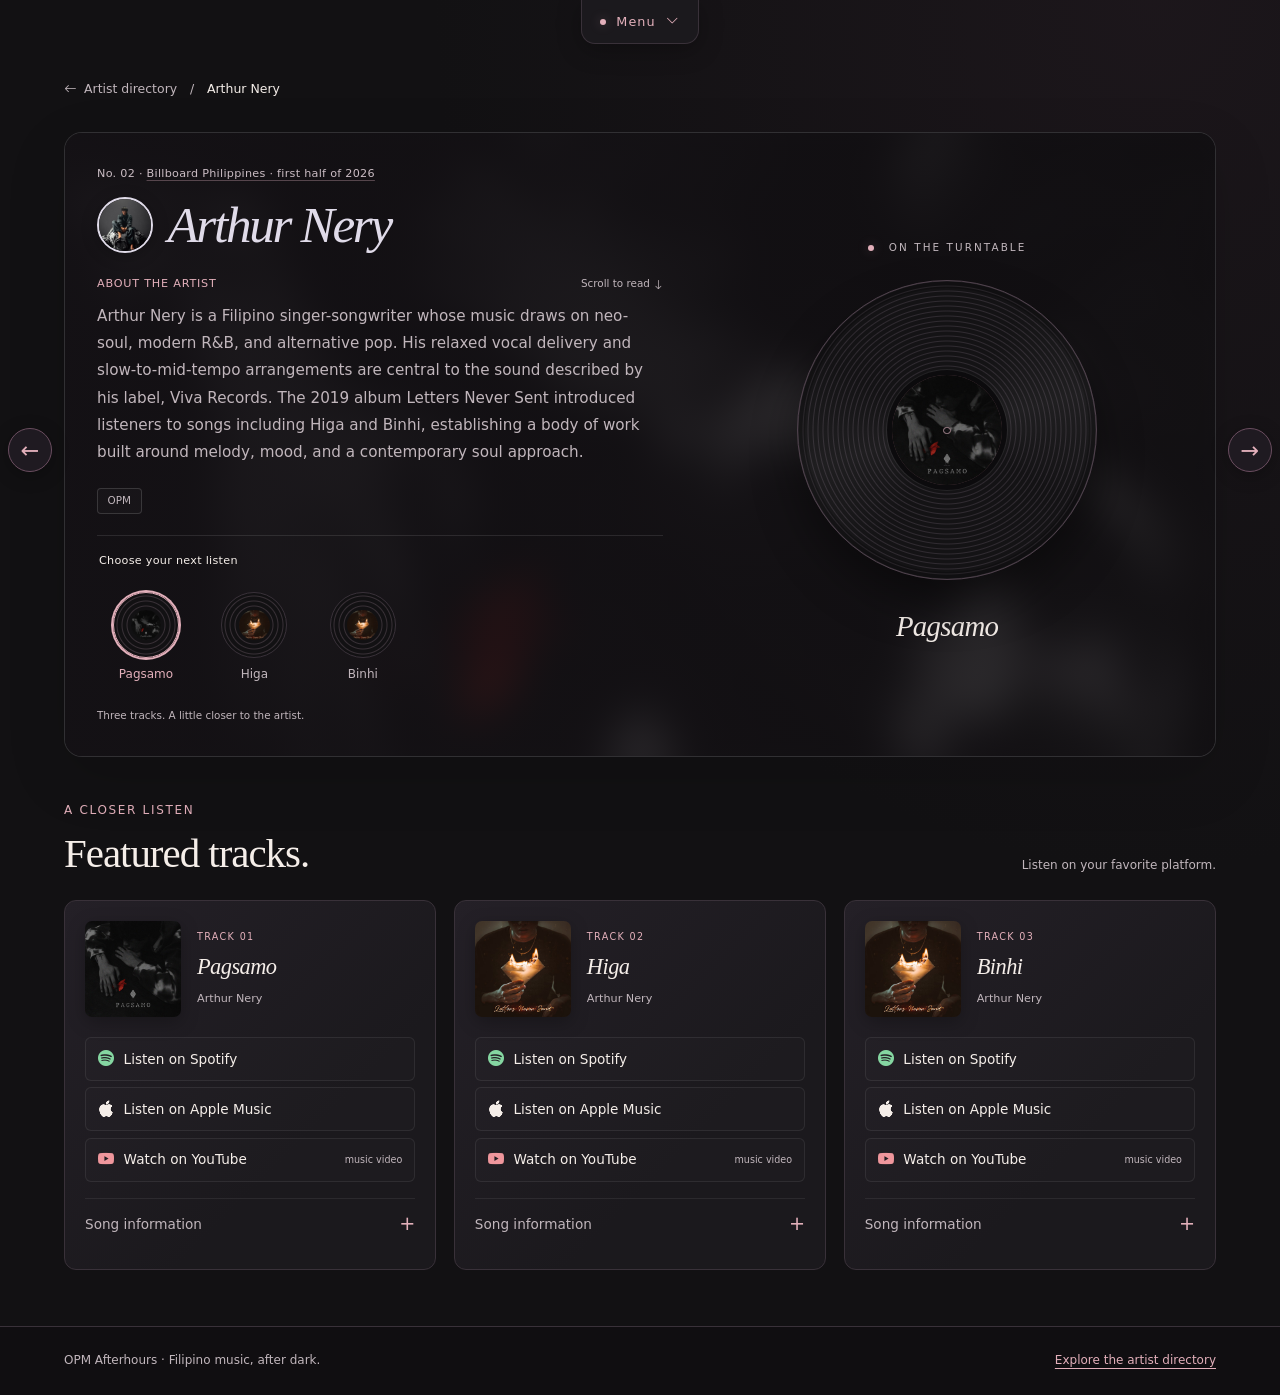
==== commit 970d3ca0: "feat; add artist typography styles and console logs for live reload - Introduced a new CSS file `art" ====
--- a/artists/arthur-nery.html
+++ b/artists/arthur-nery.html
@@ -11,9 +11,10 @@
   <link rel="stylesheet" href="https://cdn.jsdelivr.net/npm/bootstrap-icons@1.13.2/font/bootstrap-icons.min.css">
   <link rel="stylesheet" href="../css/style.css?v=cover-backgrounds">
   <link rel="stylesheet" href="../css/responsive.css?v=polish-2">
-  <link rel="stylesheet" href="../css/refinements.css?v=artist-avatar">
+  <link rel="stylesheet" href="../css/refinements.css?v=nav-selection">
+  <link rel="stylesheet" href="../css/artist-type.css?v=2">
 </head>
-<body>
+<body data-artist="arthur-nery">
   <!-- Shared navigation: ordinary links work without scripting. -->
   <a class="skip-link" href="#main">Skip to content</a>
   <header class="site-header">
@@ -22,10 +23,10 @@
     <div class="header-inner">
       <a class="brand" href="../index.html" aria-label="OPM Afterhours home"><img class="brand-mark" src="../assets/logo-mark.svg" alt="" width="46" height="46"><span class="brand-wordmark"><span class="brand-kicker">OPM</span><span class="brand-name">Afterhours</span></span></a>
       <nav aria-label="Main navigation">
-        <a href="../index.html">Home</a>
-        <a class="nav-active" href="../index.html#artists">Artists</a>
-        <a href="../index.html#genres">Genres</a>
-        <a href="../index.html#about">About</a>
+        <a href="../index.html"><i class="bi bi-house nav-icon" aria-hidden="true"></i><span>Home</span></a>
+        <a class="nav-active" href="../index.html#artists"><i class="bi bi-vinyl nav-icon" aria-hidden="true"></i><span>Artists</span></a>
+        <a href="../index.html#genres"><i class="bi bi-music-note-list nav-icon" aria-hidden="true"></i><span>Genres</span></a>
+        <a href="../index.html#about"><i class="bi bi-info-circle nav-icon" aria-hidden="true"></i><span>About</span></a>
       </nav>
     </div>
     </div>
--- a/css/refinements.css
+++ b/css/refinements.css
@@ -20,7 +20,13 @@
 .header-tab:hover { background: #30242d; }
 .site-header nav a { font-size: .85rem; padding-inline: .65rem; border-radius: 6px; }
 .site-header nav a:hover { background: #ffffff09; }
+.site-header nav .nav-icon { display: none; }
 .site-header nav a[aria-current], .site-header nav a.nav-active { text-decoration-thickness: 1px; text-underline-offset: .5rem; }
+/* Follow the selected homepage anchor without scripting. */
+body[data-page="home"]:has(main > section:target) .site-header nav a[aria-current="page"] { color: var(--muted); background: transparent; text-decoration: none; }
+body[data-page="home"]:has(#artists:target) .site-header nav a[href$="#artists"],
+body[data-page="home"]:has(#genres:target) .site-header nav a[href$="#genres"],
+body[data-page="home"]:has(#about:target) .site-header nav a[href$="#about"] { color: var(--accent); text-decoration: underline; text-decoration-thickness: 1px; text-underline-offset: .5rem; }
 .brand { display: inline-flex; align-items: center; gap: .7rem; flex-shrink: 0; line-height: 1; text-decoration: none; color: var(--text); }
 .brand-mark { width: 46px; height: 46px; flex-shrink: 0; object-fit: contain; }
 .brand .brand-wordmark { display: flex; flex-direction: column; align-items: flex-start; gap: .22rem; margin: 0; }
@@ -141,9 +147,23 @@
   .track-card .song-information { grid-column: 1 / -1; }
 }
 @media (max-width: 700px) {
+  :root { --mobile-nav-height: 76px; }
+  body { padding-top: 0; padding-bottom: calc(var(--mobile-nav-height) + env(safe-area-inset-bottom, 0px)); }
+  .site-header { position: static; display: block; pointer-events: auto; }
+  .site-header .header-toggle, .site-header .header-tab { display: none; }
+  .site-header .header-panel { display: block; visibility: visible !important; background: transparent; backdrop-filter: none; box-shadow: none; border: 0 !important; }
+  .site-header .header-panel > .header-inner { overflow: visible; padding-block: .85rem !important; }
+  .site-header nav { position: fixed; inset: auto 0 0; z-index: 8; width: 100%; height: calc(var(--mobile-nav-height) + env(safe-area-inset-bottom, 0px)); display: grid; grid-template-columns: repeat(4, minmax(0, 1fr)); gap: .25rem; padding: .45rem max(.75rem, env(safe-area-inset-right, 0px)) calc(.45rem + env(safe-area-inset-bottom, 0px)) max(.75rem, env(safe-area-inset-left, 0px)); border-top: 1px solid #ffffff1a; background: #1b171ef5; backdrop-filter: blur(18px); box-shadow: 0 -8px 30px #0004; }
+  .site-header nav a { display: flex; flex-direction: column; justify-content: center; gap: .35rem; min-width: 0; min-height: 44px; padding: .35rem; border-radius: 9px; font-size: .7rem; line-height: 1.2; color: var(--muted); text-decoration: none; }
+  .site-header nav .nav-icon { display: block; font-size: 1.15rem; }
+  .site-header nav a[aria-current="page"], .site-header nav a.nav-active { color: var(--accent); background: #e2afba12; text-decoration: none; }
+  body[data-page="home"]:has(#artists:target) .site-header nav a[href$="#artists"],
+  body[data-page="home"]:has(#genres:target) .site-header nav a[href$="#genres"],
+  body[data-page="home"]:has(#about:target) .site-header nav a[href$="#about"] { background: #e2afba12; text-decoration: none; }
   .hero { gap: 2rem; padding-block: 2.5rem; min-height: 0; }
   .hero h1 { font-size: clamp(2.8rem, 10vw, 4rem); }
   .hero-record .vinyl { width: min(100%, 260px); }
+  .hero-record::before { inset: 0; }
   .collection-meta { gap: .6rem 1rem; }
   .collection-meta > span + span { padding-left: 1rem; }
   .collection-meta > span:last-child { flex-basis: 100%; border: 0; padding: 0; }
@@ -163,7 +183,7 @@
   .track-card .track-artwork { width: 88px; margin: 0; }
   .track-card .listening-links { grid-column: 1 / -1; grid-row: auto; margin-top: 1.1rem; }
   .track-card h3 { font-size: 1.5rem; }
-  .floating-navigation { position: fixed; bottom: 1rem; right: 1rem; display: flex; gap: .5rem; z-index: 5; }
+  .floating-navigation { position: fixed; bottom: calc(var(--mobile-nav-height) + env(safe-area-inset-bottom, 0px) + 1rem); right: 1rem; display: flex; gap: .5rem; z-index: 5; }
   .artist-arrow { position: relative; inset: auto !important; transform: none; width: 44px; height: 44px; }
   .artist-arrow .arrow-tooltip { top: auto; bottom: calc(100% + .5rem); right: 0; left: auto; transform: none; }
   .tracks-section { padding-top: 2rem; }
@@ -171,7 +191,7 @@
   .genre-grid { grid-template-columns: minmax(0, 1fr); }
   .genre-group { padding: 1.25rem; }
   .directory { padding-block: 2.5rem; }
-  .site-footer { padding-bottom: 5rem; }
+  .site-footer { padding-bottom: 2rem; }
 }
 @media (prefers-reduced-motion: reduce) {
   *, *::before, *::after { animation: none !important; transition: none !important; scroll-behavior: auto !important; }
--- a/css/artist-type.css
+++ b/css/artist-type.css
@@ -0,0 +1,101 @@
+/* Artist signatures use system fonts; no font downloads or scripts required. */
+[data-artist="cup-of-joe"] {
+  --artist-font: Georgia, "Times New Roman", serif;
+  --artist-weight: 400;
+  --artist-tracking: -.055em;
+  --artist-ink: #f0d3bc;
+}
+[data-artist="arthur-nery"] {
+  --artist-font: Georgia, "Times New Roman", serif;
+  --artist-weight: 400;
+  --artist-style: italic;
+  --artist-tracking: -.045em;
+  --artist-ink: #e0dbe9;
+}
+[data-artist="fitterkarma"] {
+  --artist-font: "Courier New", Courier, monospace;
+  --artist-weight: 700;
+  --artist-tracking: -.075em;
+  --artist-case: lowercase;
+  --artist-ink: #dfd9b8;
+  --artist-mobile-size: clamp(1.7rem, 8vw, 2.8rem);
+}
+[data-artist="ben-and-ben"] {
+  --artist-font: "Palatino Linotype", Palatino, Georgia, serif;
+  --artist-weight: 400;
+  --artist-tracking: -.065em;
+  --artist-ink: #e6d6ad;
+}
+[data-artist="bini"] {
+  --artist-font: "Trebuchet MS", Arial, sans-serif;
+  --artist-weight: 800;
+  --artist-tracking: .12em;
+  --artist-case: uppercase;
+  --artist-ink: #f6c4df;
+}
+[data-artist="december-avenue"] {
+  --artist-font: "Arial Narrow", "Segoe UI", Arial, sans-serif;
+  --artist-weight: 300;
+  --artist-tracking: .09em;
+  --artist-case: uppercase;
+  --artist-ink: #d3dce9;
+  --artist-size: clamp(1.8rem, 3.1vw, 2.8rem);
+  --artist-mobile-size: clamp(1.65rem, 7.5vw, 2.4rem);
+}
+[data-artist="iv-of-spades"] {
+  --artist-font: Georgia, "Times New Roman", serif;
+  --artist-weight: 700;
+  --artist-style: italic;
+  --artist-tracking: -.035em;
+  --artist-case: uppercase;
+  --artist-ink: #edcd8e;
+  --artist-size: clamp(2.2rem, 3.6vw, 3.25rem);
+  --artist-mobile-size: clamp(1.95rem, 8vw, 2.8rem);
+}
+[data-artist="rob-deniel"] {
+  --artist-font: Cambria, Georgia, serif;
+  --artist-weight: 700;
+  --artist-tracking: -.045em;
+  --artist-ink: #efc7b5;
+  --artist-shadow: 1px 2px 0 #754848;
+}
+[data-artist="sb19"] {
+  --artist-font: Bahnschrift, "Arial Black", Arial, sans-serif;
+  --artist-weight: 700;
+  --artist-tracking: .08em;
+  --artist-case: uppercase;
+  --artist-ink: #c8e2ed;
+}
+[data-artist="skusta-clee"] {
+  --artist-font: Impact, "Arial Narrow", Arial, sans-serif;
+  --artist-weight: 400;
+  --artist-tracking: .015em;
+  --artist-case: uppercase;
+  --artist-ink: #eddfc8;
+}
+.artist-identity h1,
+.gallery-slide[data-artist] h3 {
+  font-family: var(--artist-font, var(--serif));
+  font-weight: var(--artist-weight, 400);
+  font-style: var(--artist-style, normal);
+  letter-spacing: var(--artist-tracking, 0);
+  text-transform: var(--artist-case, none);
+  color: var(--artist-ink, var(--text));
+  text-shadow: var(--artist-shadow, none);
+  line-height: 1.15;
+  text-wrap: balance;
+  overflow-wrap: normal;
+}
+.artist-identity h1 { font-size: var(--artist-size, clamp(2.6rem, 4vw, 3.7rem)); }
+[data-artist] .selected-song-title,
+[data-artist] .track-card h3 {
+  font-family: var(--artist-font, var(--serif));
+  font-weight: var(--artist-weight, 400);
+  font-style: var(--artist-style, normal);
+  letter-spacing: -.025em;
+}
+.artist-avatar { border-color: var(--artist-ink, var(--accent)); }
+.gallery-slide[data-artist="december-avenue"] h3 { font-size: clamp(1.3rem, 2.5vw, 1.9rem); }
+@media (max-width: 700px) {
+  .artist-identity h1 { font-size: var(--artist-mobile-size, clamp(2.1rem, 9vw, 3.2rem)); }
+}
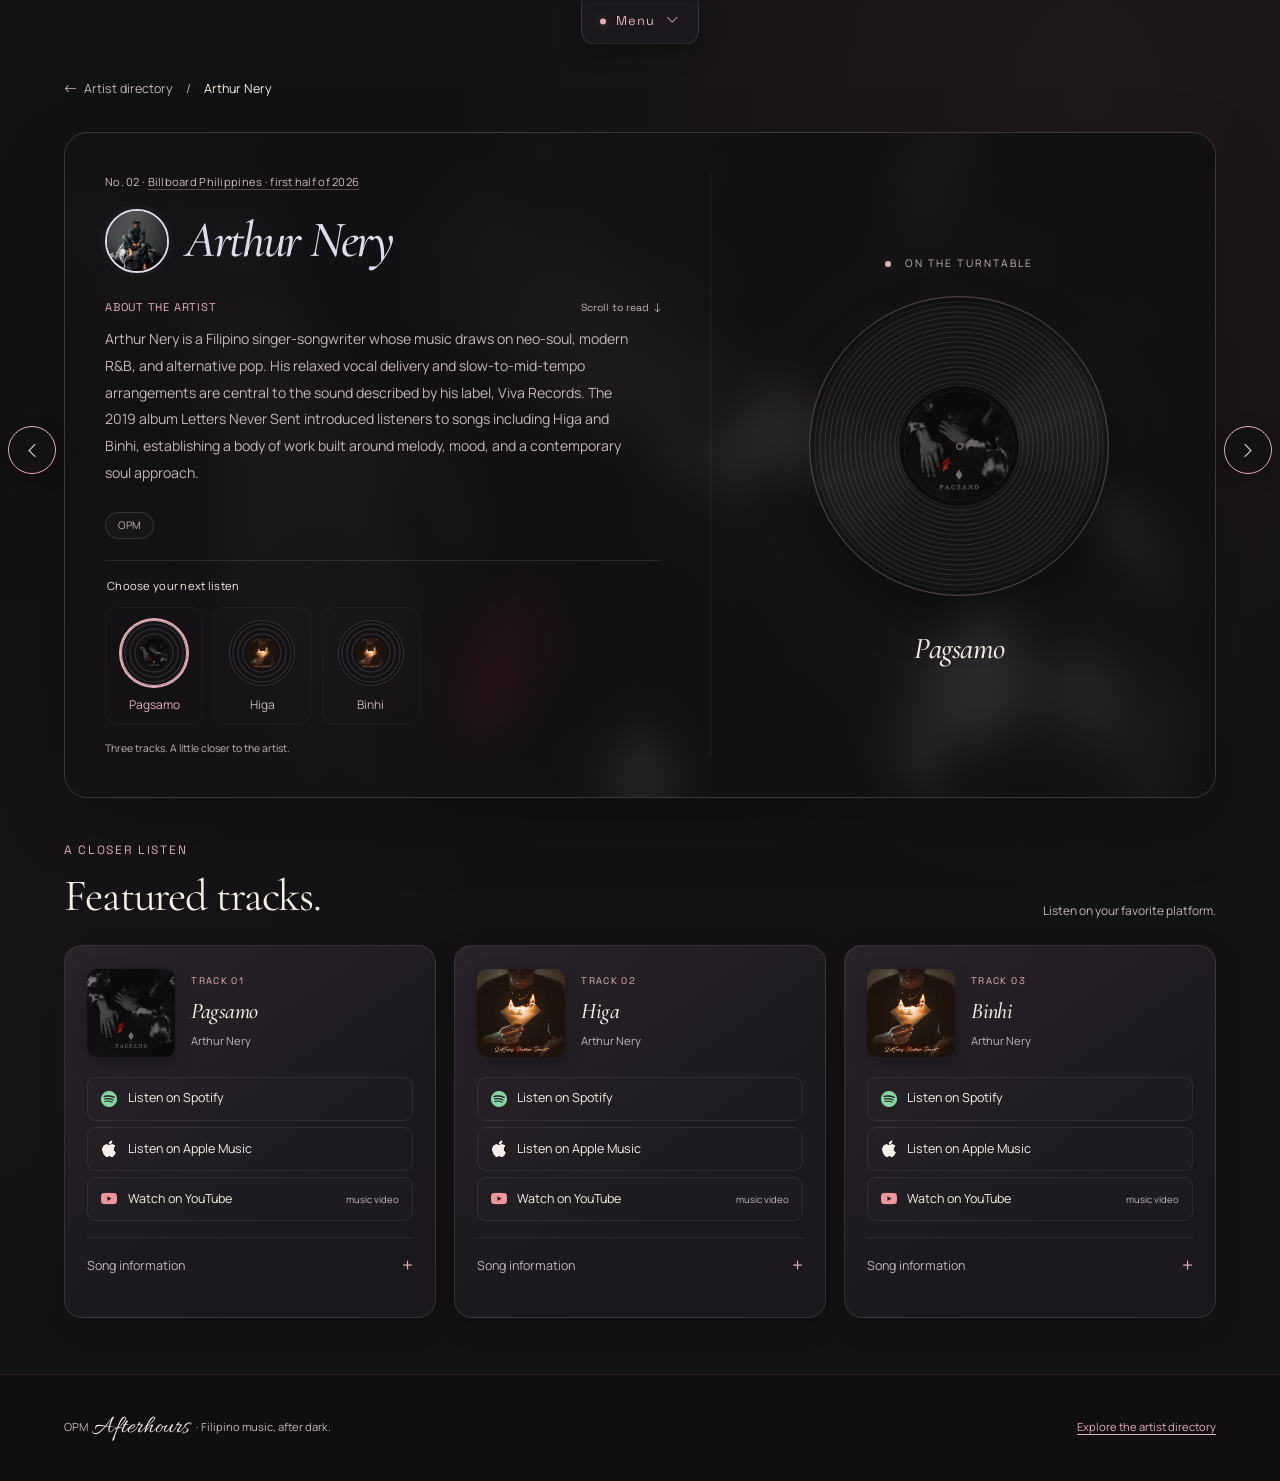
==== commit ef1f6227: "feat: add script to fetch artist profile photos from Deezer and Spotify - Created a new script `fetc" ====
--- a/artists/arthur-nery.html
+++ b/artists/arthur-nery.html
@@ -8,6 +8,9 @@
   <link rel="icon" href="../assets/favicon.ico?v=moon-record" sizes="any">
   <link rel="icon" href="../assets/favicon.svg?v=moon-record" type="image/svg+xml">
   <link rel="apple-touch-icon" href="../assets/apple-touch-icon.png?v=moon-record">
+  <link rel="preconnect" href="https://fonts.googleapis.com">
+  <link rel="preconnect" href="https://fonts.gstatic.com" crossorigin>
+  <link rel="stylesheet" href="https://fonts.googleapis.com/css2?family=Allura&amp;family=Cormorant+Garamond:ital,wght@0,400;0,500;0,600;1,500&amp;family=Manrope:wght@400;500;600;700&amp;family=Space+Grotesk:wght@400;500;600;700&amp;display=swap">
   <link rel="stylesheet" href="https://cdn.jsdelivr.net/npm/bootstrap-icons@1.13.2/font/bootstrap-icons.min.css">
   <link rel="stylesheet" href="../css/style.css?v=cover-backgrounds">
   <link rel="stylesheet" href="../css/responsive.css?v=polish-2">
@@ -77,10 +80,10 @@
       </ol>
     </section>
     <nav class="floating-navigation" aria-label="Artist navigation">
-      <a class="artist-arrow previous" href="cup-of-joe.html" aria-label="Previous artist: Cup of Joe">←<span class="arrow-tooltip">Previous artist: Cup of Joe</span></a>
-      <a class="artist-arrow next" href="fitterkarma.html" aria-label="Next artist: fitterkarma">→<span class="arrow-tooltip">Next artist: fitterkarma</span></a>
+      <a class="artist-arrow previous" href="cup-of-joe.html" aria-label="Previous artist: Cup of Joe"><i class="bi bi-chevron-left" aria-hidden="true"></i><span class="arrow-tooltip">Previous artist: Cup of Joe</span></a>
+      <a class="artist-arrow next" href="fitterkarma.html" aria-label="Next artist: fitterkarma"><i class="bi bi-chevron-right" aria-hidden="true"></i><span class="arrow-tooltip">Next artist: fitterkarma</span></a>
     </nav>
   </main>
-  <footer class="site-footer"><p>OPM Afterhours · Filipino music, after dark.</p><a href="../index.html#artists">Explore the artist directory</a></footer>
+  <footer class="site-footer"><p>OPM <span class="footer-signature">Afterhours</span> · Filipino music, after dark.</p><a href="../index.html#artists">Explore the artist directory</a></footer>
 </body>
 </html>
--- a/css/style.css
+++ b/css/style.css
@@ -8,11 +8,26 @@
   --muted: #bcb4b9;
   --accent: #cc98a7;
   --border: #383036;
-  --serif: "Palatino Linotype", Palatino, Georgia, serif;
-  --sans: "Segoe UI", system-ui, sans-serif;
+  --serif: "Cormorant Garamond", "Palatino Linotype", Georgia, serif;
+  --sans: "Manrope", "Segoe UI", system-ui, sans-serif;
+  --label-font: "Space Grotesk", "Segoe UI", sans-serif;
+  --signature-font: "Allura", "Brush Script MT", cursive;
   --gutter: clamp(1.25rem, 5vw, 5rem);
 }
-/* Basic sizing and readable typography. No external fonts are needed. */
+/* Match the page scrollbar to the artist biography controls. */
+html {
+  scrollbar-width: thin;
+  scrollbar-color: var(--accent) var(--background);
+}
+html::-webkit-scrollbar { width: 12px; }
+html::-webkit-scrollbar-track { background: var(--background); }
+html::-webkit-scrollbar-thumb {
+  background: var(--accent);
+  border: 3px solid var(--background);
+  border-radius: 999px;
+}
+html::-webkit-scrollbar-thumb:hover { background: var(--text); }
+/* Shared typography with system fallbacks while Google Fonts load. */
 *, *::before, *::after { box-sizing: border-box; }
 body { margin: 0; background: var(--background); color: var(--text); font-family: var(--sans); line-height: 1.65; }
 h1, h2, h3, p { margin: 0; }
@@ -27,7 +42,7 @@
 img { display: block; max-width: 100%; object-fit: cover; }
 section[id] { scroll-margin-top: 1rem; }
 .page-shell { width: min(100%, 1600px); margin: auto; padding: 0 var(--gutter); }
-.eyebrow { font-family: var(--sans); font-size: 0.75rem; text-transform: uppercase; letter-spacing: 0.14em; color: var(--accent); }
+.eyebrow { font-family: var(--label-font); font-size: 0.75rem; text-transform: uppercase; letter-spacing: 0.14em; color: var(--accent); }
 .small-note, .source-note { color: var(--muted); font-size: 0.875rem; }
 .source-note a { color: var(--accent); }
 .skip-link { position: fixed; top: 1rem; left: 1rem; z-index: 10; padding: 0.75rem; background: var(--accent); color: var(--background); transform: translateY(-200%); }
@@ -35,12 +50,12 @@
 /* Flexbox allows the wordmark and ordinary navigation links to share a row. */
 /* A persistent tab reveals navigation with hover, keyboard focus or a tap. */
 body { padding-top: 3.5rem; }
-.site-header { position: fixed; inset: 0 0 auto; z-index: 8; display: flex; flex-direction: column; align-items: center; pointer-events: none; }
-.header-panel { width: 100%; display: grid; grid-template-rows: 0fr; visibility: hidden; background: var(--background); transition: grid-template-rows .25s ease, visibility .25s; }
-.header-panel > .header-inner { overflow: hidden; min-height: 0; padding-block: 0; transition: padding .25s ease; }
+.site-header { position: fixed; inset: 0 0 auto; z-index: 8; display: flex; flex-direction: column; align-items: center; pointer-events: none; transform: translateY(calc(-100% + 44px)); transition: transform .25s ease; }
+.header-panel { width: 100%; visibility: hidden; background: var(--background); border-bottom: 1px solid var(--border); transition: visibility .25s; }
+.header-panel > .header-inner { padding-block: 1.25rem; }
 .header-tab { pointer-events: auto; display: flex; align-items: center; justify-content: center; gap: .65rem; min-width: 104px; min-height: 44px; padding: .4rem 1rem; border: 1px solid var(--border); border-top: 0; border-radius: 0 0 14px 14px; background: var(--surface); color: var(--accent); cursor: pointer; font-size: .8rem; }
-.site-header:is(:hover, :focus-within, :has(.header-toggle:checked)) .header-panel { grid-template-rows: 1fr; visibility: visible; pointer-events: auto; border-bottom: 1px solid var(--border); }
-.site-header:is(:hover, :focus-within, :has(.header-toggle:checked)) .header-inner { padding-block: 1.25rem; }
+.site-header:is(:hover, :focus-within, :has(.header-toggle:checked)) { transform: translateY(0); }
+.site-header:is(:hover, :focus-within, :has(.header-toggle:checked)) .header-panel { visibility: visible; pointer-events: auto; }
 .header-toggle:focus-visible ~ .header-tab { outline: 3px solid var(--accent); outline-offset: 3px; }
 .site-header:is(:hover, :focus-within, :has(.header-toggle:checked)) .header-tab .bi { transform: rotate(180deg); }
 .header-inner { width: min(100%, 1600px); padding: 1.25rem var(--gutter); margin: auto; display: flex; align-items: center; justify-content: space-between; gap: 2rem; }
@@ -102,7 +117,24 @@
 audio { width: 100%; max-width: 100%; min-width: 0; display: block; }
 .song-information { border-top: 1px solid var(--border); margin-top: 1.5rem; }
 summary { cursor: pointer; padding: 0.7rem 0; min-height: 44px; color: var(--muted); }
-.information-scroll { max-height: 14rem; overflow-y: auto; padding: 0.75rem 0.5rem; color: var(--muted); }
+.information-scroll {
+  height: 14rem;
+  overflow-y: auto;
+  overflow-wrap: anywhere;
+  scrollbar-gutter: stable;
+  scrollbar-width: thin;
+  scrollbar-color: var(--accent) var(--raised);
+  padding: 0.75rem 0.5rem;
+  color: var(--muted);
+}
+.information-scroll::-webkit-scrollbar { width: 8px; }
+.information-scroll::-webkit-scrollbar-track { background: var(--raised); border-radius: 999px; }
+.information-scroll::-webkit-scrollbar-thumb {
+  background: var(--accent);
+  border: 2px solid var(--raised);
+  border-radius: 999px;
+}
+.information-scroll::-webkit-scrollbar-thumb:hover { background: var(--text); }
 /* Actual links replace gallery buttons and swipe handling. */
 .adjacent-navigation { display: flex; justify-content: space-between; gap: 2rem; padding: 2rem 0 3rem; border-top: 1px solid var(--border); }
 .adjacent-link { display: flex; flex-direction: column; justify-content: center; min-height: 60px; padding: 0.75rem 0; text-decoration: none; }
@@ -124,8 +156,23 @@
 .breadcrumb { display: flex; flex-wrap: wrap; align-items: center; gap: 0.75rem; color: var(--muted); }
 .current-artist { color: var(--accent); min-width: 44px; min-height: 44px; display: inline-flex; align-items: center; }
 /* Keep artist stories compact while preserving native scrolling. */
-.biography { max-width: 56ch; max-height: 12rem; overflow-y: auto; scrollbar-width: none; }
-.biography::-webkit-scrollbar { display: none; }
+.biography {
+  max-width: 56ch;
+  max-height: 12rem;
+  overflow-y: auto;
+  padding-inline-end: 1rem;
+  scrollbar-gutter: stable;
+  scrollbar-width: thin;
+  scrollbar-color: var(--accent) var(--raised);
+}
+.biography::-webkit-scrollbar { width: 8px; }
+.biography::-webkit-scrollbar-track { background: var(--raised); border-radius: 999px; }
+.biography::-webkit-scrollbar-thumb {
+  background: var(--accent);
+  border: 2px solid var(--raised);
+  border-radius: 999px;
+}
+.biography::-webkit-scrollbar-thumb:hover { background: var(--text); }
 .biography > p:first-child { margin-top: 0; }
 .biography > p:last-child { margin-bottom: 0; }
 .biography p + p { margin-top: 1rem; }
@@ -149,7 +196,6 @@
 .song-description { line-height: 1.65; }
 .content-reference { margin-top: 1rem; font-size: 0.8rem; }
 .content-reference a { display: inline-flex; align-items: center; min-height: 44px; }
-.information-scroll { max-height: none; overflow: visible; }
 .visually-hidden { position: absolute; width: 1px; height: 1px; padding: 0; margin: -1px; overflow: hidden; clip-path: inset(50%); white-space: nowrap; border: 0; }
 
 /* HTML/CSS artist gallery: radio controls select the featured portrait. */
@@ -161,79 +207,81 @@
 .gallery-slide .card-heading { justify-content: center; }
 .gallery-slide h3 { font-size: clamp(1.5rem, 3vw, 2.4rem); }
 .gallery-slide .card-heading, .gallery-slide .artist-card p, .gallery-slide .card-link { opacity: 0; }
-.gallery-arrows { display: none; justify-content: space-between; position: absolute; top: calc(var(--portrait-size) / 2 - 24px); left: -24px; right: -24px; pointer-events: none; }
-.gallery-arrows label { display: grid; place-items: center; width: 48px; height: 48px; background: var(--background); border: 1px solid var(--accent); border-radius: 50%; color: var(--text); cursor: pointer; pointer-events: auto; font-size: 1.5rem; }
+.gallery-controls { position: absolute; top: calc(1rem + var(--portrait-size) / 2 - 24px); left: 50%; width: calc(var(--portrait-size) + 48px); transform: translateX(-50%); z-index: 4; pointer-events: none; }
+.gallery-arrows { display: none; justify-content: space-between; pointer-events: none; }
+.gallery-arrows label { display: grid; place-items: center; width: 48px; height: 48px; background: var(--background); border: 1px solid var(--accent); border-radius: 50%; color: var(--text); cursor: pointer; pointer-events: auto; }
 .gallery-arrows label:hover { background: var(--accent); color: var(--background); }
+.gallery-arrows .bi { font-size: 1rem; line-height: 1; }
 .gallery-picker { display: flex; flex-wrap: wrap; gap: .35rem; justify-content: center; }
 .gallery-picker label { display: grid; place-items: center; width: 44px; height: 44px; color: var(--muted); border-bottom: 2px solid transparent; cursor: pointer; font-size: .8rem; letter-spacing: .08em; }
 .gallery-picker label:hover { color: var(--accent); }
 .gallery-hint { text-align: center; color: var(--muted); font-size: .8rem; margin-top: 1rem; }
 #artist-choice-1:checked ~ .gallery-stage > .gallery-slide:nth-child(1) { opacity: 1; visibility: visible; transform: translateX(0) scale(1); z-index: 3; }
 #artist-choice-1:checked ~ .gallery-stage > .gallery-slide:nth-child(1) :is(.card-heading, .artist-card p, .card-link) { opacity: 1; }
-#artist-choice-1:checked ~ .gallery-stage > .gallery-slide:nth-child(1) .gallery-arrows { display: flex; }
+#artist-choice-1:checked ~ .gallery-controls > .gallery-arrows:nth-child(1) { display: flex; }
 #artist-choice-1:checked ~ .gallery-stage > .gallery-slide:nth-child(10) { opacity: .45; visibility: visible; transform: translateX(-88%) scale(.76) rotateY(12deg); z-index: 1; }
 #artist-choice-1:checked ~ .gallery-stage > .gallery-slide:nth-child(2) { opacity: .45; visibility: visible; transform: translateX(88%) scale(.76) rotateY(-12deg); z-index: 1; }
 #artist-choice-1:checked ~ .gallery-picker label[for="artist-choice-1"] { color: var(--accent); border-color: var(--accent); }
 #artist-choice-1:focus-visible ~ .gallery-picker label[for="artist-choice-1"] { outline: 2px solid var(--accent); outline-offset: 2px; }
 #artist-choice-2:checked ~ .gallery-stage > .gallery-slide:nth-child(2) { opacity: 1; visibility: visible; transform: translateX(0) scale(1); z-index: 3; }
 #artist-choice-2:checked ~ .gallery-stage > .gallery-slide:nth-child(2) :is(.card-heading, .artist-card p, .card-link) { opacity: 1; }
-#artist-choice-2:checked ~ .gallery-stage > .gallery-slide:nth-child(2) .gallery-arrows { display: flex; }
+#artist-choice-2:checked ~ .gallery-controls > .gallery-arrows:nth-child(2) { display: flex; }
 #artist-choice-2:checked ~ .gallery-stage > .gallery-slide:nth-child(1) { opacity: .45; visibility: visible; transform: translateX(-88%) scale(.76) rotateY(12deg); z-index: 1; }
 #artist-choice-2:checked ~ .gallery-stage > .gallery-slide:nth-child(3) { opacity: .45; visibility: visible; transform: translateX(88%) scale(.76) rotateY(-12deg); z-index: 1; }
 #artist-choice-2:checked ~ .gallery-picker label[for="artist-choice-2"] { color: var(--accent); border-color: var(--accent); }
 #artist-choice-2:focus-visible ~ .gallery-picker label[for="artist-choice-2"] { outline: 2px solid var(--accent); outline-offset: 2px; }
 #artist-choice-3:checked ~ .gallery-stage > .gallery-slide:nth-child(3) { opacity: 1; visibility: visible; transform: translateX(0) scale(1); z-index: 3; }
 #artist-choice-3:checked ~ .gallery-stage > .gallery-slide:nth-child(3) :is(.card-heading, .artist-card p, .card-link) { opacity: 1; }
-#artist-choice-3:checked ~ .gallery-stage > .gallery-slide:nth-child(3) .gallery-arrows { display: flex; }
+#artist-choice-3:checked ~ .gallery-controls > .gallery-arrows:nth-child(3) { display: flex; }
 #artist-choice-3:checked ~ .gallery-stage > .gallery-slide:nth-child(2) { opacity: .45; visibility: visible; transform: translateX(-88%) scale(.76) rotateY(12deg); z-index: 1; }
 #artist-choice-3:checked ~ .gallery-stage > .gallery-slide:nth-child(4) { opacity: .45; visibility: visible; transform: translateX(88%) scale(.76) rotateY(-12deg); z-index: 1; }
 #artist-choice-3:checked ~ .gallery-picker label[for="artist-choice-3"] { color: var(--accent); border-color: var(--accent); }
 #artist-choice-3:focus-visible ~ .gallery-picker label[for="artist-choice-3"] { outline: 2px solid var(--accent); outline-offset: 2px; }
 #artist-choice-4:checked ~ .gallery-stage > .gallery-slide:nth-child(4) { opacity: 1; visibility: visible; transform: translateX(0) scale(1); z-index: 3; }
 #artist-choice-4:checked ~ .gallery-stage > .gallery-slide:nth-child(4) :is(.card-heading, .artist-card p, .card-link) { opacity: 1; }
-#artist-choice-4:checked ~ .gallery-stage > .gallery-slide:nth-child(4) .gallery-arrows { display: flex; }
+#artist-choice-4:checked ~ .gallery-controls > .gallery-arrows:nth-child(4) { display: flex; }
 #artist-choice-4:checked ~ .gallery-stage > .gallery-slide:nth-child(3) { opacity: .45; visibility: visible; transform: translateX(-88%) scale(.76) rotateY(12deg); z-index: 1; }
 #artist-choice-4:checked ~ .gallery-stage > .gallery-slide:nth-child(5) { opacity: .45; visibility: visible; transform: translateX(88%) scale(.76) rotateY(-12deg); z-index: 1; }
 #artist-choice-4:checked ~ .gallery-picker label[for="artist-choice-4"] { color: var(--accent); border-color: var(--accent); }
 #artist-choice-4:focus-visible ~ .gallery-picker label[for="artist-choice-4"] { outline: 2px solid var(--accent); outline-offset: 2px; }
 #artist-choice-5:checked ~ .gallery-stage > .gallery-slide:nth-child(5) { opacity: 1; visibility: visible; transform: translateX(0) scale(1); z-index: 3; }
 #artist-choice-5:checked ~ .gallery-stage > .gallery-slide:nth-child(5) :is(.card-heading, .artist-card p, .card-link) { opacity: 1; }
-#artist-choice-5:checked ~ .gallery-stage > .gallery-slide:nth-child(5) .gallery-arrows { display: flex; }
+#artist-choice-5:checked ~ .gallery-controls > .gallery-arrows:nth-child(5) { display: flex; }
 #artist-choice-5:checked ~ .gallery-stage > .gallery-slide:nth-child(4) { opacity: .45; visibility: visible; transform: translateX(-88%) scale(.76) rotateY(12deg); z-index: 1; }
 #artist-choice-5:checked ~ .gallery-stage > .gallery-slide:nth-child(6) { opacity: .45; visibility: visible; transform: translateX(88%) scale(.76) rotateY(-12deg); z-index: 1; }
 #artist-choice-5:checked ~ .gallery-picker label[for="artist-choice-5"] { color: var(--accent); border-color: var(--accent); }
 #artist-choice-5:focus-visible ~ .gallery-picker label[for="artist-choice-5"] { outline: 2px solid var(--accent); outline-offset: 2px; }
 #artist-choice-6:checked ~ .gallery-stage > .gallery-slide:nth-child(6) { opacity: 1; visibility: visible; transform: translateX(0) scale(1); z-index: 3; }
 #artist-choice-6:checked ~ .gallery-stage > .gallery-slide:nth-child(6) :is(.card-heading, .artist-card p, .card-link) { opacity: 1; }
-#artist-choice-6:checked ~ .gallery-stage > .gallery-slide:nth-child(6) .gallery-arrows { display: flex; }
+#artist-choice-6:checked ~ .gallery-controls > .gallery-arrows:nth-child(6) { display: flex; }
 #artist-choice-6:checked ~ .gallery-stage > .gallery-slide:nth-child(5) { opacity: .45; visibility: visible; transform: translateX(-88%) scale(.76) rotateY(12deg); z-index: 1; }
 #artist-choice-6:checked ~ .gallery-stage > .gallery-slide:nth-child(7) { opacity: .45; visibility: visible; transform: translateX(88%) scale(.76) rotateY(-12deg); z-index: 1; }
 #artist-choice-6:checked ~ .gallery-picker label[for="artist-choice-6"] { color: var(--accent); border-color: var(--accent); }
 #artist-choice-6:focus-visible ~ .gallery-picker label[for="artist-choice-6"] { outline: 2px solid var(--accent); outline-offset: 2px; }
 #artist-choice-7:checked ~ .gallery-stage > .gallery-slide:nth-child(7) { opacity: 1; visibility: visible; transform: translateX(0) scale(1); z-index: 3; }
 #artist-choice-7:checked ~ .gallery-stage > .gallery-slide:nth-child(7) :is(.card-heading, .artist-card p, .card-link) { opacity: 1; }
-#artist-choice-7:checked ~ .gallery-stage > .gallery-slide:nth-child(7) .gallery-arrows { display: flex; }
+#artist-choice-7:checked ~ .gallery-controls > .gallery-arrows:nth-child(7) { display: flex; }
 #artist-choice-7:checked ~ .gallery-stage > .gallery-slide:nth-child(6) { opacity: .45; visibility: visible; transform: translateX(-88%) scale(.76) rotateY(12deg); z-index: 1; }
 #artist-choice-7:checked ~ .gallery-stage > .gallery-slide:nth-child(8) { opacity: .45; visibility: visible; transform: translateX(88%) scale(.76) rotateY(-12deg); z-index: 1; }
 #artist-choice-7:checked ~ .gallery-picker label[for="artist-choice-7"] { color: var(--accent); border-color: var(--accent); }
 #artist-choice-7:focus-visible ~ .gallery-picker label[for="artist-choice-7"] { outline: 2px solid var(--accent); outline-offset: 2px; }
 #artist-choice-8:checked ~ .gallery-stage > .gallery-slide:nth-child(8) { opacity: 1; visibility: visible; transform: translateX(0) scale(1); z-index: 3; }
 #artist-choice-8:checked ~ .gallery-stage > .gallery-slide:nth-child(8) :is(.card-heading, .artist-card p, .card-link) { opacity: 1; }
-#artist-choice-8:checked ~ .gallery-stage > .gallery-slide:nth-child(8) .gallery-arrows { display: flex; }
+#artist-choice-8:checked ~ .gallery-controls > .gallery-arrows:nth-child(8) { display: flex; }
 #artist-choice-8:checked ~ .gallery-stage > .gallery-slide:nth-child(7) { opacity: .45; visibility: visible; transform: translateX(-88%) scale(.76) rotateY(12deg); z-index: 1; }
 #artist-choice-8:checked ~ .gallery-stage > .gallery-slide:nth-child(9) { opacity: .45; visibility: visible; transform: translateX(88%) scale(.76) rotateY(-12deg); z-index: 1; }
 #artist-choice-8:checked ~ .gallery-picker label[for="artist-choice-8"] { color: var(--accent); border-color: var(--accent); }
 #artist-choice-8:focus-visible ~ .gallery-picker label[for="artist-choice-8"] { outline: 2px solid var(--accent); outline-offset: 2px; }
 #artist-choice-9:checked ~ .gallery-stage > .gallery-slide:nth-child(9) { opacity: 1; visibility: visible; transform: translateX(0) scale(1); z-index: 3; }
 #artist-choice-9:checked ~ .gallery-stage > .gallery-slide:nth-child(9) :is(.card-heading, .artist-card p, .card-link) { opacity: 1; }
-#artist-choice-9:checked ~ .gallery-stage > .gallery-slide:nth-child(9) .gallery-arrows { display: flex; }
+#artist-choice-9:checked ~ .gallery-controls > .gallery-arrows:nth-child(9) { display: flex; }
 #artist-choice-9:checked ~ .gallery-stage > .gallery-slide:nth-child(8) { opacity: .45; visibility: visible; transform: translateX(-88%) scale(.76) rotateY(12deg); z-index: 1; }
 #artist-choice-9:checked ~ .gallery-stage > .gallery-slide:nth-child(10) { opacity: .45; visibility: visible; transform: translateX(88%) scale(.76) rotateY(-12deg); z-index: 1; }
 #artist-choice-9:checked ~ .gallery-picker label[for="artist-choice-9"] { color: var(--accent); border-color: var(--accent); }
 #artist-choice-9:focus-visible ~ .gallery-picker label[for="artist-choice-9"] { outline: 2px solid var(--accent); outline-offset: 2px; }
 #artist-choice-10:checked ~ .gallery-stage > .gallery-slide:nth-child(10) { opacity: 1; visibility: visible; transform: translateX(0) scale(1); z-index: 3; }
 #artist-choice-10:checked ~ .gallery-stage > .gallery-slide:nth-child(10) :is(.card-heading, .artist-card p, .card-link) { opacity: 1; }
-#artist-choice-10:checked ~ .gallery-stage > .gallery-slide:nth-child(10) .gallery-arrows { display: flex; }
+#artist-choice-10:checked ~ .gallery-controls > .gallery-arrows:nth-child(10) { display: flex; }
 #artist-choice-10:checked ~ .gallery-stage > .gallery-slide:nth-child(9) { opacity: .45; visibility: visible; transform: translateX(-88%) scale(.76) rotateY(12deg); z-index: 1; }
 #artist-choice-10:checked ~ .gallery-stage > .gallery-slide:nth-child(1) { opacity: .45; visibility: visible; transform: translateX(88%) scale(.76) rotateY(-12deg); z-index: 1; }
 #artist-choice-10:checked ~ .gallery-picker label[for="artist-choice-10"] { color: var(--accent); border-color: var(--accent); }
@@ -244,7 +292,6 @@
 .back-link { gap: .5rem; }
 .text-link .bi, .card-link .bi { margin-left: .35rem; }
 .listening-links .bi { font-size: 1.1rem; }
-.gallery-arrows .bi { font-size: 1.25rem; }
 
 /* Native radio choices switch records without scripts. */
 .song-picker { border: 0; padding: 0; margin: 1rem 0; min-width: 0; }
--- a/css/refinements.css
+++ b/css/refinements.css
@@ -8,12 +8,13 @@
   --accent: #e2afba;
   --border: #393139;
 }
-body { background: radial-gradient(ellipse at 90% 0, #30212b55, transparent 45rem), var(--background); }
+body { background: radial-gradient(ellipse at 85% 6rem, #69405026, transparent 42rem), radial-gradient(ellipse at 0 60rem, #49334816, transparent 36rem), var(--background); }
+.header-tab, .gallery-picker, .track-metadata dt, .bio-heading { font-family: var(--label-font); }
 ::selection { background: #e2afba; color: #20171d; }
 .page-shell { max-width: 1360px; }
 section[id] { scroll-margin-top: 4rem; }
 a, label, summary { transition: color .18s ease, background-color .18s ease, border-color .18s ease, box-shadow .18s ease; }
-.header-panel { background: #171418f5; box-shadow: 0 14px 40px #0004; backdrop-filter: blur(18px); }
+.header-panel { background: #171418f5; box-shadow: 0 14px 40px #0004; backdrop-filter: blur(18px); border-color: #e2afba20; }
 .header-tab { min-width: 118px; letter-spacing: .08em; box-shadow: 0 6px 24px #0004; }
 .header-tab::before, .status-dot { content: ""; display: inline-block; width: 6px; height: 6px; border-radius: 50%; background: var(--accent); box-shadow: 0 0 12px #e2afba50; }
 .status-dot { margin-right: .6rem; vertical-align: middle; }
@@ -27,115 +28,128 @@
 body[data-page="home"]:has(#artists:target) .site-header nav a[href$="#artists"],
 body[data-page="home"]:has(#genres:target) .site-header nav a[href$="#genres"],
 body[data-page="home"]:has(#about:target) .site-header nav a[href$="#about"] { color: var(--accent); text-decoration: underline; text-decoration-thickness: 1px; text-underline-offset: .5rem; }
-.brand { display: inline-flex; align-items: center; gap: .7rem; flex-shrink: 0; line-height: 1; text-decoration: none; color: var(--text); }
+.brand { display: inline-flex; align-items: center; gap: .85rem; flex-shrink: 0; line-height: 1; text-decoration: none; color: var(--text); }
 .brand-mark { width: 46px; height: 46px; flex-shrink: 0; object-fit: contain; }
 .brand .brand-wordmark { display: flex; flex-direction: column; align-items: flex-start; gap: .22rem; margin: 0; }
 .brand .brand-kicker { font-family: var(--sans); font-size: .6rem; font-weight: 600; letter-spacing: .26em; line-height: 1; color: var(--accent); margin: 0; }
-.brand .brand-name { font-family: Georgia, "Times New Roman", serif; font-size: 1.65rem; font-weight: 400; letter-spacing: -.045em; line-height: 1.05; color: var(--text); margin: 0; }
+.brand .brand-name { font-family: var(--signature-font); font-size: 2.4rem; font-weight: 400; letter-spacing: 0; line-height: 1; color: var(--text); margin: 0; padding-right: .15em; }
 .brand:hover .brand-name { color: var(--accent); }
 .record-wordmark { display: flex; flex-direction: column; align-items: center; gap: .4rem; line-height: 1; }
 .record-wordmark small { font-family: var(--sans); font-size: .55rem; font-weight: 600; letter-spacing: .22em; }
-.record-wordmark strong { font-family: Georgia, "Times New Roman", serif; font-size: clamp(.8rem, 1.3vw, 1.15rem); font-weight: 400; letter-spacing: -.04em; }
-.hero { padding-block: 4.5rem; min-height: 590px; gap: 3rem; }
-.hero h1 { font-size: clamp(3.5rem, 5.5vw, 5.7rem); max-width: 12ch; line-height: 1.04; }
-.hero .intro { font-size: 1rem; line-height: 1.85; }
-.hero .text-link { padding: .7rem 1.25rem; border-radius: 6px; background: var(--accent); color: #21171e; text-decoration: none; font-size: .9rem; font-weight: 600; gap: 1rem; }
+.record-wordmark strong { font-family: var(--signature-font); font-size: clamp(1.4rem, 2.1vw, 2rem); font-weight: 400; letter-spacing: 0; padding: .1em; }
+.hero { padding-block: clamp(3.5rem, 6vw, 6rem); min-height: 630px; gap: 3rem; grid-template-columns: minmax(0, 1.2fr) minmax(0, 1fr); }
+.hero h1 { font-size: clamp(3.5rem, 6vw, 6.1rem); max-width: 16ch; line-height: 1.02; letter-spacing: -.045em; text-wrap: balance; }
+.hero h1 em { color: var(--accent); font-weight: 500; }
+.hero .intro { max-width: 43ch; font-size: .95rem; line-height: 1.95; }
+.hero .text-link { padding: .85rem 1.4rem; border: 1px solid #f6d5dd44; border-radius: 100px; background: var(--accent); color: #21171e; text-decoration: none; font-size: .85rem; font-weight: 700; gap: 1.75rem; box-shadow: 0 5px 24px #e2afba0d; }
 .hero .text-link:hover { background: #f0c6d0; box-shadow: 0 8px 28px #e2afba18; }
-.collection-meta { display: flex; flex-wrap: wrap; gap: .6rem 1.5rem; margin-top: 2rem; color: var(--muted); font-size: .75rem; }
-.collection-meta strong { font-weight: 500; color: var(--text); }
+.collection-meta { display: flex; flex-wrap: wrap; align-items: center; gap: .75rem 1.5rem; margin-top: 2.5rem; color: var(--muted); font-size: .7rem; }
+.collection-meta strong { font-family: var(--label-font); font-size: 1.1rem; font-weight: 500; color: var(--text); margin-right: .25rem; }
 .collection-meta > span + span { border-left: 1px solid var(--border); padding-left: 1.5rem; }
 .hero-record { position: relative; isolation: isolate; }
-.hero-record::before { content: ""; position: absolute; inset: -10%; z-index: -1; background: radial-gradient(circle, #a95f7b22, transparent 65%); }
-.hero-record .vinyl { width: min(100%, 380px); }
+.hero-record::before { content: ""; position: absolute; inset: -10%; z-index: -1; background: radial-gradient(circle, #bf809b30, transparent 65%); }
+.hero-record .vinyl { width: min(100%, 400px); }
 .vinyl { background: conic-gradient(from 30deg, #ffffff00, #ffffff0d 45deg, #ffffff00 90deg, #ffffff00 180deg, #ffffff0c 225deg, #ffffff00 270deg), repeating-radial-gradient(circle, #141315 0 3px, #302b31 4px, #141315 5px); border-color: #50424d; box-shadow: 0 24px 45px #0006, inset 0 0 0 7px #0003; }
 .vinyl-label { width: 37%; box-shadow: 0 0 0 5px #0c0b0d, 0 0 0 6px #ffffff12; }
 .hero-record .vinyl-label { background: #b37f8f; color: #24191e; }
-.hero-record .small-note { font-size: .75rem; letter-spacing: .05em; }
-.directory { padding-block: 3.5rem; }
-.section-heading h2, #genres h2, .about h2 { font-size: clamp(2rem, 3.2vw, 3rem); }
+.hero-record .small-note { font-size: .7rem; letter-spacing: .06em; margin-top: 2rem; }
+.directory { padding-block: 4rem; border-color: #e2afba1c; }
+.section-heading h2, #genres h2, .about h2 { font-size: clamp(2.3rem, 3.5vw, 3.3rem); line-height: 1.12; }
 .section-intro { font-size: .9rem; margin-top: .75rem; }
-.section-heading > .source-note { max-width: 28ch; text-align: right; font-size: .75rem; }
-.artist-gallery { --portrait-size: clamp(220px, 33vw, 360px); }
-.gallery-slide .artist-image { border-radius: 12px; border: 1px solid #ffffff20; }
-.gallery-stage { height: calc(var(--portrait-size) + 200px); }
+.section-heading > .source-note { max-width: 31ch; text-align: right; font-size: .7rem; line-height: 1.7; }
+.artist-gallery { --portrait-size: clamp(220px, 33vw, 360px); margin-top: 2rem; }
+.gallery-slide .artist-image { border-radius: 18px; border: 1px solid #ffffff26; box-shadow: 0 22px 50px #0006; }
+.gallery-stage { height: calc(var(--portrait-size) + 190px); }
+.gallery-slide .card-heading { gap: .65rem; margin-top: 1.5rem; }
+.gallery-slide .card-heading .eyebrow { font-size: .6rem; white-space: nowrap; }
 .gallery-slide .artist-card p { font-size: .8rem; }
-.gallery-slide .card-link { font-size: .8rem; border-bottom: 1px solid var(--accent); padding-bottom: .2rem; }
-.gallery-picker label { border: 1px solid transparent; border-radius: 6px; }
+.gallery-slide .card-link { font-size: .75rem; border-bottom: 1px solid #e2afba60; padding-bottom: .25rem; margin-top: 1rem; }
+.gallery-picker { gap: .4rem; }
+.gallery-picker label { border: 1px solid #ffffff0d; border-radius: 50%; font-size: .7rem; background: #ffffff02; }
+.gallery-arrows label, .artist-arrow { box-shadow: 0 4px 18px #0004; }
+.gallery-hint { font-size: .7rem; margin-top: 1.25rem; }
 .gallery-picker label:hover { background: #ffffff08; }
-.genre-grid { gap: 1rem; }
-.genre-group { background: #ffffff03; border: 1px solid var(--border); border-radius: 10px; padding: 1.5rem; }
+.genre-grid { gap: 1rem; counter-reset: genre; }
+.genre-group { position: relative; background: linear-gradient(135deg, #ffffff05, #ffffff01); border: 1px solid #e2afba20; border-radius: 14px; padding: 1.6rem; transition: border-color .2s, background-color .2s; counter-increment: genre; }
+.genre-group::before { content: counter(genre, decimal-leading-zero); display: block; font-family: var(--label-font); color: var(--accent); font-size: .6rem; letter-spacing: .12em; margin-bottom: 1rem; }
+.genre-group:hover, .genre-group:focus-within { border-color: #e2afba55; background-color: #e2afba04; }
 .genre-group:first-child { grid-column: 1 / -1; }
 .genre-group:first-child ul { display: flex; flex-wrap: wrap; gap: .3rem 1.5rem; }
-.genre-group h3 { font-size: 1.5rem; }
+.genre-group h3 { font-size: 1.9rem; }
 .genre-group ul { margin-top: .5rem; }
-.genre-group a { font-size: .85rem; text-decoration: none; }
+.genre-group a { font-size: .8rem; text-decoration: none; }
 .genre-group a:hover { color: var(--accent); text-decoration: underline; }
-.about { max-width: 75ch; margin-inline: auto; padding-bottom: 4rem; }
-.about p:not(.eyebrow) { font-size: .95rem; line-height: 1.85; }
+.about { max-width: 72ch; margin: 1rem auto 3rem; padding-block: 3.5rem; text-align: left; }
+.about h2 { margin-top: .6rem; }
+.about p:not(.eyebrow) { font-size: .9rem; line-height: 1.95; }
+.about a { text-decoration-color: #e2afba66; }
 .breadcrumb { font-size: .78rem; gap: .8rem; padding-block: .2rem .8rem; }
 .breadcrumb a { text-decoration: none; }
 .breadcrumb .current-artist { color: var(--text); }
-.artist-room { border: 1px solid #ffffff19; border-radius: 18px; padding: 2rem; column-gap: 3rem; box-shadow: 0 20px 60px #0002; }
+.artist-room { border: 1px solid #ffffff24; border-radius: 24px; padding: 2.5rem; column-gap: 3rem; box-shadow: 0 24px 70px #0003, inset 0 1px #ffffff05; }
 .artist-room::before { background: linear-gradient(100deg, #141115ee, #141115cb 52%, #141115a6); }
 .artist-copy .source-note { font-size: .7rem; line-height: 1.6; letter-spacing: .025em; color: #cbbdc4; }
 .artist-copy .source-note a { color: inherit; text-decoration-color: #b995a066; }
 .artist-copy h1 { margin-block: .8rem 1.25rem; font-size: clamp(2.6rem, 4vw, 3.7rem); }
-.artist-identity { display: flex; align-items: center; gap: .9rem; margin-block: .8rem 1.25rem; }
+.artist-identity { display: flex; align-items: center; gap: 1rem; margin-block: 1.1rem 1.6rem; }
 .artist-identity h1 { min-width: 0; margin: 0; }
-.artist-avatar { width: 56px; height: 56px; flex: 0 0 56px; border-radius: 50%; object-fit: cover; border: 2px solid #e2afba80; box-shadow: 0 3px 16px #0004; }
+.artist-avatar { width: 64px; height: 64px; flex: 0 0 64px; border-radius: 50%; object-fit: cover; border: 2px solid #e2afba80; box-shadow: 0 0 0 5px #ffffff05, 0 3px 16px #0004; }
 .bio-heading { display: flex; justify-content: space-between; align-items: center; gap: 1rem; margin-bottom: .6rem; font-size: .7rem; letter-spacing: .07em; text-transform: uppercase; color: var(--accent); }
 .bio-heading span { font-size: .65rem; letter-spacing: 0; text-transform: none; color: var(--muted); white-space: nowrap; }
-.biography { max-width: none; max-height: 10.5rem; font-size: .95rem; line-height: 1.8; padding-right: .5rem; border-radius: 2px; }
+.biography { max-width: none; max-height: 10.5rem; font-size: .88rem; line-height: 1.9; padding-right: .8rem; border-radius: 2px; }
 .biography:focus-visible { outline-offset: 4px; }
 .genre-labels { margin-block: 1.1rem 1.3rem; }
-.genre-labels li { font-size: .65rem; border-color: #ffffff25; border-radius: 4px; padding: .2rem .6rem; background: #ffffff05; }
+.genre-labels li { font-size: .65rem; border-color: #ffffff20; border-radius: 100px; padding: .25rem .75rem; background: #ffffff05; }
 .song-picker { margin: 0; padding-top: 1rem; border-top: 1px solid #ffffff1a; }
 .song-picker legend { float: left; width: 100%; font-size: .7rem; color: var(--text); margin-bottom: .75rem; letter-spacing: .025em; }
 .song-vinyls { clear: both; gap: .65rem; }
-.song-option { width: 98px; padding: .55rem .3rem; border: 1px solid transparent; border-radius: 9px; gap: .6rem; }
+.song-option { width: 98px; padding: .75rem .3rem; border: 1px solid #ffffff08; border-radius: 12px; gap: .65rem; background: #ffffff02; }
 .mini-vinyl { width: 66px; transition: transform .2s ease; }
 .mini-label { width: 48%; }
 .song-option:hover { background: #ffffff08; border-color: #ffffff1a; color: var(--text); }
 .song-option:hover .mini-vinyl { transform: rotate(12deg); }
 .artist-copy > .small-note { margin-top: .9rem; font-size: .65rem; color: var(--muted); }
-.record-region { min-width: 0; align-self: stretch; display: flex; flex-direction: column; justify-content: center; padding: 1rem 0; }
+.record-region { min-width: 0; align-self: stretch; display: flex; flex-direction: column; justify-content: center; padding: 1.5rem 0 1.5rem 2rem; border-left: 1px solid #ffffff12; background: radial-gradient(ellipse at center, #e2afba08, transparent 70%); }
 .turntable-heading { font-size: .65rem; text-transform: uppercase; letter-spacing: .2em; color: var(--muted); margin-bottom: 1.5rem; }
 .record-region .vinyl { width: min(100%, 300px); }
-.selected-song-title { font-size: 1.8rem; margin-top: 1.4rem; }
+.selected-song-title { font-size: 1.9rem; margin-top: 1.75rem; padding-inline: .25rem; overflow-wrap: anywhere; }
 .selected-record audio { max-width: 340px; margin: 1rem auto 0; height: 42px; }
 .tracks-section { padding-block: 2.7rem 3.5rem; }
 .tracks-section .section-heading > .small-note { font-size: .75rem; }
 .track-grid { gap: 1.1rem; align-items: start; margin-top: 1.5rem; }
-.track-card { display: grid; grid-template-columns: 96px minmax(0, 1fr); grid-template-rows: auto auto auto; column-gap: 1rem; padding: 1.25rem; border: 1px solid var(--border); border-radius: 12px; background: linear-gradient(135deg, #242027, #1b191d 65%); height: auto; }
+.track-card { display: grid; grid-template-columns: 88px minmax(0, 1fr); grid-template-rows: auto auto auto; column-gap: 1rem; padding: 1.4rem; border: 1px solid #e2afba24; border-radius: 18px; background: linear-gradient(145deg, #29232a, #1b191d 65%); height: auto; box-shadow: 0 8px 28px #0002; transition: border-color .2s, box-shadow .2s; }
+.track-card:focus-within, .track-card:hover { border-color: #e2afba60; box-shadow: 0 10px 30px #0003; }
 .track-card > * { grid-column: 1 / -1; min-width: 0; }
-.track-card .track-artwork { grid-column: 1; grid-row: 1 / 4; width: 96px; margin: 0; border-radius: 7px; box-shadow: 0 5px 18px #0004; }
+.track-card .track-artwork { grid-column: 1; grid-row: 1 / 4; width: 88px; margin: 0; border-radius: 10px; box-shadow: 0 5px 18px #0004; }
 .track-card > .eyebrow { grid-column: 2; grid-row: 1; font-size: .6rem; align-self: end; }
 .track-card h3 { grid-column: 2; grid-row: 2; margin: .3rem 0; font-size: 1.4rem; line-height: 1.2; align-self: center; }
 .track-card .track-credit { grid-column: 2; grid-row: 3; font-size: .7rem; align-self: start; }
 .listening-links { gap: .4rem; margin-top: 1.25rem; }
-.listening-links a { border: 1px solid #ffffff13; border-radius: 6px; padding: .55rem .75rem; font-size: .85rem; color: var(--text); background: #ffffff03; gap: .6rem; text-decoration: none; }
+.listening-links a { border: 1px solid #ffffff13; border-radius: 9px; padding: .65rem .8rem; font-size: .78rem; color: var(--text); background: #ffffff03; gap: .65rem; text-decoration: none; }
 .listening-links a:hover { border-color: #e2afba66; background: #e2afba0c; }
 .listening-links .bi { font-size: 1rem; }
 .bi-spotify { color: #85d6a1; }
 .bi-youtube { color: #ef969c; }
 .link-format { margin-left: auto; color: var(--muted); font-size: .6rem; }
 .song-information { margin-top: 1rem; border-color: #ffffff12; }
-.song-information summary { display: flex; align-items: center; justify-content: space-between; list-style: none; font-size: .85rem; padding-block: .6rem; }
+.song-information summary { display: flex; align-items: center; justify-content: space-between; list-style: none; font-size: .78rem; padding-block: .75rem; gap: .75rem; }
 .song-information summary::-webkit-details-marker { display: none; }
 .song-information summary::after { content: "+"; font-size: 1.2rem; color: var(--accent); }
 .song-information[open] summary::after { content: "−"; }
 .song-information[open] summary { color: var(--text); }
-.information-scroll { padding: .8rem 0 .2rem; font-size: .8rem; }
-.track-metadata { display: grid; grid-template-columns: repeat(2, minmax(0, 1fr)); gap: .8rem; }
+.information-scroll { padding: .8rem .75rem .2rem 0; font-size: .8rem; }
+.track-metadata { display: grid; grid-template-columns: repeat(2, minmax(0, 1fr)); gap: 1rem; padding-bottom: 1rem; border-bottom: 1px solid #ffffff12; }
 .track-metadata > div + div { margin: 0; }
 .track-metadata dt { font-size: .65rem; color: var(--muted); }
 .track-metadata dd { font-size: .75rem; color: var(--text); }
 .song-description { font-size: .8rem; line-height: 1.8; }
 .content-reference { font-size: .7rem; }
-.artist-arrow { background: #211b23ef; border-color: #6b4e60; box-shadow: 0 4px 18px #0004; }
-.artist-arrow:hover { background: var(--accent); color: #21171e; }
+.artist-arrow { width: 48px; height: 48px; background: var(--background); border-color: var(--accent); color: var(--text); }
+.artist-arrow .bi { font-size: 1rem; line-height: 1; }
+.artist-arrow:hover { background: var(--accent); color: var(--background); }
 .arrow-tooltip { padding: .6rem .85rem; box-shadow: 0 6px 24px #0006; }
-.site-footer { padding-block: 1.5rem; font-size: .75rem; background: #0c0b0d55; }
+.site-footer { padding-block: 2rem; font-size: .7rem; background: #0c0b0d55; border-color: #e2afba1c; align-items: center; }
+.footer-signature { font-family: var(--signature-font); font-size: 1.6rem; color: var(--text); padding-inline: .1rem .3rem; vertical-align: middle; }
 .site-footer a { color: var(--accent); }
 @media (max-width: 1100px) {
   .artist-room { gap: 2rem; padding: 1.5rem; }
@@ -149,7 +163,7 @@
 @media (max-width: 700px) {
   :root { --mobile-nav-height: 76px; }
   body { padding-top: 0; padding-bottom: calc(var(--mobile-nav-height) + env(safe-area-inset-bottom, 0px)); }
-  .site-header { position: static; display: block; pointer-events: auto; }
+  .site-header { position: static; display: block; pointer-events: auto; transform: none !important; transition: none; }
   .site-header .header-toggle, .site-header .header-tab { display: none; }
   .site-header .header-panel { display: block; visibility: visible !important; background: transparent; backdrop-filter: none; box-shadow: none; border: 0 !important; }
   .site-header .header-panel > .header-inner { overflow: visible; padding-block: .85rem !important; }
@@ -160,7 +174,7 @@
   body[data-page="home"]:has(#artists:target) .site-header nav a[href$="#artists"],
   body[data-page="home"]:has(#genres:target) .site-header nav a[href$="#genres"],
   body[data-page="home"]:has(#about:target) .site-header nav a[href$="#about"] { background: #e2afba12; text-decoration: none; }
-  .hero { gap: 2rem; padding-block: 2.5rem; min-height: 0; }
+  .hero { grid-template-columns: minmax(0, 1fr); gap: 2.75rem; padding-block: 2.5rem 3.5rem; min-height: 0; }
   .hero h1 { font-size: clamp(2.8rem, 10vw, 4rem); }
   .hero-record .vinyl { width: min(100%, 260px); }
   .hero-record::before { inset: 0; }
@@ -169,12 +183,12 @@
   .collection-meta > span:last-child { flex-basis: 100%; border: 0; padding: 0; }
   .section-heading > .source-note { text-align: left; max-width: none; }
   .artist-page { padding-inline: 1rem; }
-  .artist-room { grid-template-columns: minmax(0, 1fr); padding: 1.25rem; gap: 1.5rem; border-radius: 12px; }
+  .artist-room { grid-template-columns: minmax(0, 1fr); padding: 1.25rem; gap: 1.5rem; border-radius: 18px; }
   .artist-copy h1 { font-size: clamp(2.3rem, 10vw, 3.2rem); }
   .artist-identity { gap: .65rem; }
   .artist-avatar { width: 44px; height: 44px; flex-basis: 44px; }
   .artist-room::before { background: linear-gradient(180deg, #141115e8, #141115c9); }
-  .record-region { padding-top: 1.5rem; border-top: 1px solid #ffffff1a; }
+  .record-region { padding: 1.5rem 0 1rem; border-top: 1px solid #ffffff1a; border-left: 0; }
   .record-region .vinyl { width: min(100%, 220px); }
   .turntable-heading { margin-bottom: 1.25rem; }
   .song-vinyls { justify-content: space-between; gap: .2rem; }
@@ -184,7 +198,7 @@
   .track-card .listening-links { grid-column: 1 / -1; grid-row: auto; margin-top: 1.1rem; }
   .track-card h3 { font-size: 1.5rem; }
   .floating-navigation { position: fixed; bottom: calc(var(--mobile-nav-height) + env(safe-area-inset-bottom, 0px) + 1rem); right: 1rem; display: flex; gap: .5rem; z-index: 5; }
-  .artist-arrow { position: relative; inset: auto !important; transform: none; width: 44px; height: 44px; }
+  .artist-arrow { position: relative; inset: auto !important; transform: none; width: 48px; height: 48px; }
   .artist-arrow .arrow-tooltip { top: auto; bottom: calc(100% + .5rem); right: 0; left: auto; transform: none; }
   .tracks-section { padding-top: 2rem; }
   .tracks-section .section-heading { gap: .5rem; }
@@ -192,6 +206,17 @@
   .genre-group { padding: 1.25rem; }
   .directory { padding-block: 2.5rem; }
   .site-footer { padding-bottom: 2rem; }
+  .artist-gallery { margin-top: 1.5rem; }
+  .gallery-picker { gap: .3rem; max-width: 280px; margin-inline: auto; }
+  .gallery-slide .card-heading { flex-wrap: wrap; }
+  .gallery-slide .card-heading .eyebrow { flex-basis: 100%; }
+  .gallery-stage { height: calc(var(--portrait-size) + 210px); }
+  .about { margin-bottom: 1rem; }
+}
+@media (min-width: 360px) and (max-width: 700px) {
+  .genre-grid { grid-template-columns: repeat(2, minmax(0, 1fr)); }
+  .genre-group { padding: 1.2rem; }
+  .genre-group h3 { font-size: 1.65rem; }
 }
 @media (prefers-reduced-motion: reduce) {
   *, *::before, *::after { animation: none !important; transition: none !important; scroll-behavior: auto !important; }
--- a/css/artist-type.css
+++ b/css/artist-type.css
@@ -1,41 +1,41 @@
-/* Artist signatures use system fonts; no font downloads or scripts required. */
+/* Artist signatures pair Google Fonts with local fallbacks. */
 [data-artist="cup-of-joe"] {
-  --artist-font: Georgia, "Times New Roman", serif;
-  --artist-weight: 400;
-  --artist-tracking: -.055em;
+  --artist-font: "Fraunces", Georgia, serif;
+  --artist-weight: 500;
+  --artist-tracking: -.045em;
   --artist-ink: #f0d3bc;
 }
 [data-artist="arthur-nery"] {
-  --artist-font: Georgia, "Times New Roman", serif;
-  --artist-weight: 400;
+  --artist-font: "Cormorant Garamond", Georgia, serif;
+  --artist-weight: 500;
   --artist-style: italic;
   --artist-tracking: -.045em;
   --artist-ink: #e0dbe9;
 }
 [data-artist="fitterkarma"] {
-  --artist-font: "Courier New", Courier, monospace;
+  --artist-font: "Space Mono", "Courier New", monospace;
   --artist-weight: 700;
-  --artist-tracking: -.075em;
+  --artist-tracking: -.065em;
   --artist-case: lowercase;
   --artist-ink: #dfd9b8;
   --artist-mobile-size: clamp(1.7rem, 8vw, 2.8rem);
 }
 [data-artist="ben-and-ben"] {
-  --artist-font: "Palatino Linotype", Palatino, Georgia, serif;
-  --artist-weight: 400;
-  --artist-tracking: -.065em;
+  --artist-font: "Lora", Palatino, Georgia, serif;
+  --artist-weight: 500;
+  --artist-tracking: -.05em;
   --artist-ink: #e6d6ad;
 }
 [data-artist="bini"] {
-  --artist-font: "Trebuchet MS", Arial, sans-serif;
-  --artist-weight: 800;
-  --artist-tracking: .12em;
+  --artist-font: "Outfit", "Trebuchet MS", sans-serif;
+  --artist-weight: 700;
+  --artist-tracking: .1em;
   --artist-case: uppercase;
   --artist-ink: #f6c4df;
 }
 [data-artist="december-avenue"] {
-  --artist-font: "Arial Narrow", "Segoe UI", Arial, sans-serif;
-  --artist-weight: 300;
+  --artist-font: "Barlow Condensed", "Arial Narrow", sans-serif;
+  --artist-weight: 400;
   --artist-tracking: .09em;
   --artist-case: uppercase;
   --artist-ink: #d3dce9;
@@ -43,8 +43,8 @@
   --artist-mobile-size: clamp(1.65rem, 7.5vw, 2.4rem);
 }
 [data-artist="iv-of-spades"] {
-  --artist-font: Georgia, "Times New Roman", serif;
-  --artist-weight: 700;
+  --artist-font: "Bodoni Moda", Georgia, serif;
+  --artist-weight: 600;
   --artist-style: italic;
   --artist-tracking: -.035em;
   --artist-case: uppercase;
@@ -53,23 +53,23 @@
   --artist-mobile-size: clamp(1.95rem, 8vw, 2.8rem);
 }
 [data-artist="rob-deniel"] {
-  --artist-font: Cambria, Georgia, serif;
-  --artist-weight: 700;
+  --artist-font: "DM Serif Display", Cambria, Georgia, serif;
+  --artist-weight: 400;
   --artist-tracking: -.045em;
   --artist-ink: #efc7b5;
   --artist-shadow: 1px 2px 0 #754848;
 }
 [data-artist="sb19"] {
-  --artist-font: Bahnschrift, "Arial Black", Arial, sans-serif;
+  --artist-font: "Space Grotesk", Bahnschrift, Arial, sans-serif;
   --artist-weight: 700;
   --artist-tracking: .08em;
   --artist-case: uppercase;
   --artist-ink: #c8e2ed;
 }
 [data-artist="skusta-clee"] {
-  --artist-font: Impact, "Arial Narrow", Arial, sans-serif;
+  --artist-font: "Anton", Impact, sans-serif;
   --artist-weight: 400;
-  --artist-tracking: .015em;
+  --artist-tracking: .025em;
   --artist-case: uppercase;
   --artist-ink: #eddfc8;
 }
@@ -84,7 +84,7 @@
   text-shadow: var(--artist-shadow, none);
   line-height: 1.15;
   text-wrap: balance;
-  overflow-wrap: normal;
+  overflow-wrap: anywhere;
 }
 .artist-identity h1 { font-size: var(--artist-size, clamp(2.6rem, 4vw, 3.7rem)); }
 [data-artist] .selected-song-title,
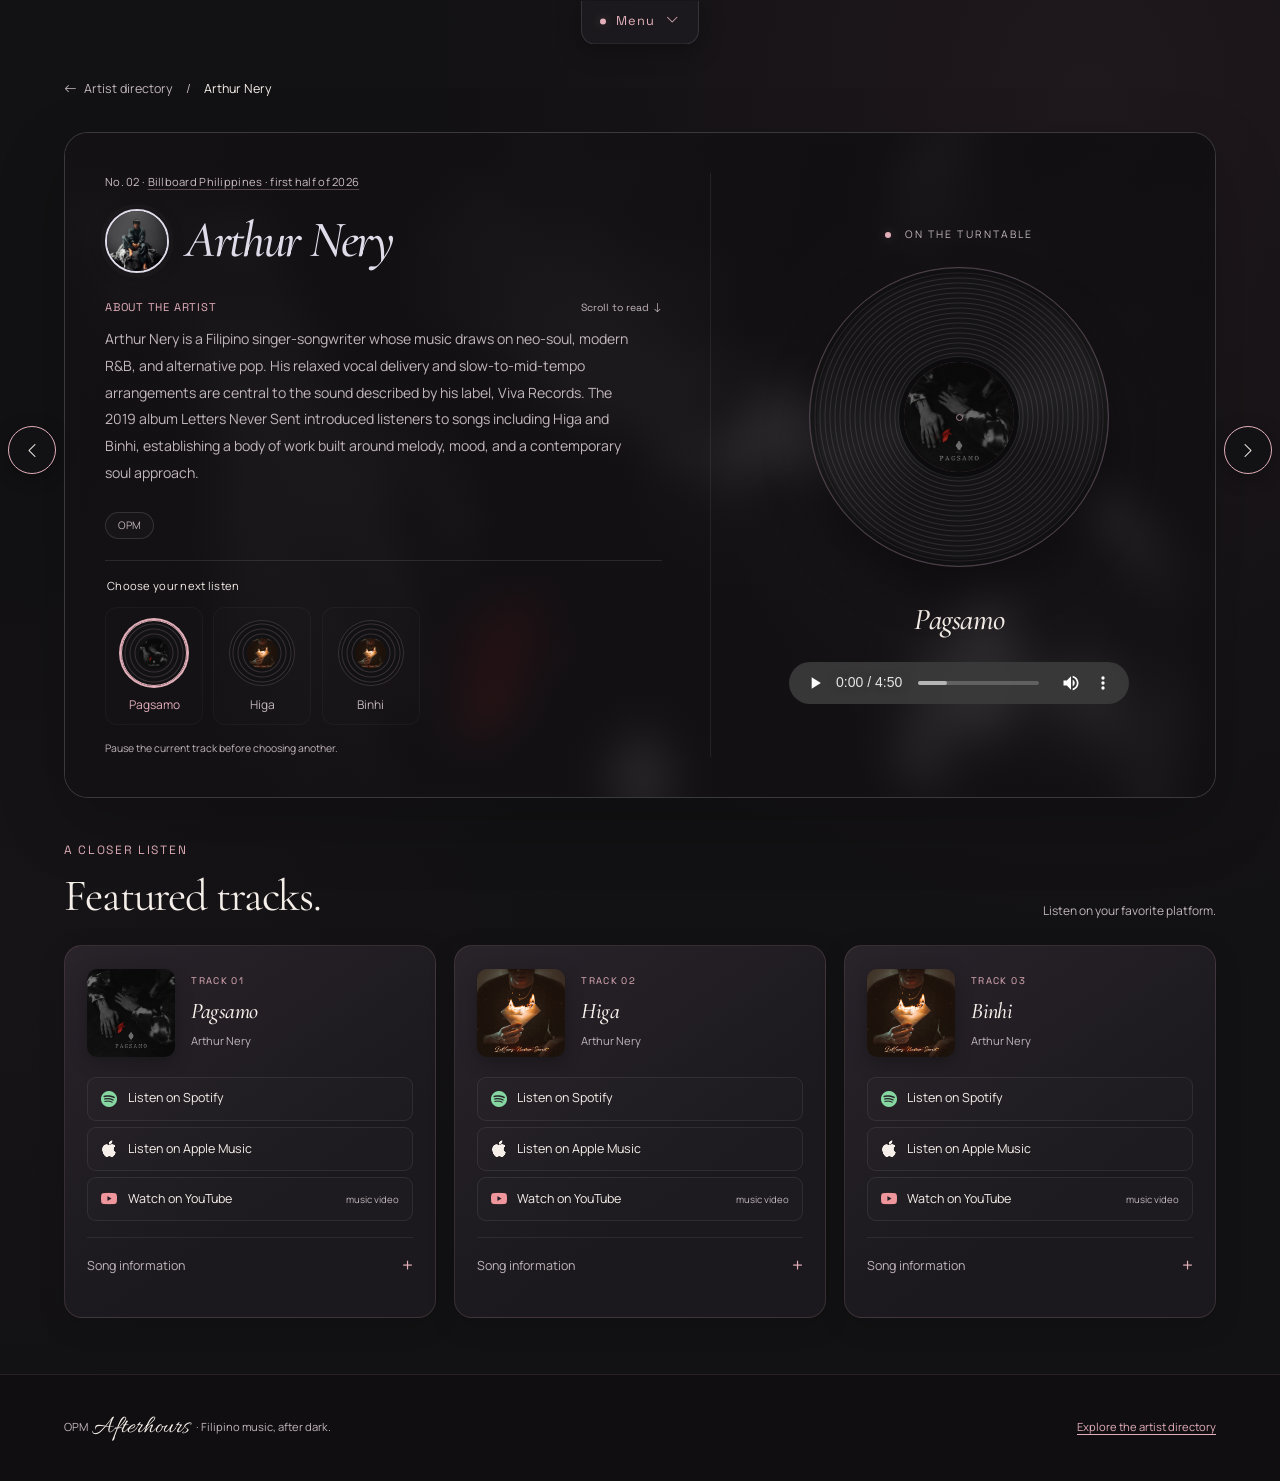
==== commit 1387bae7: "feat: add audio and video files for featured artists and update artist pages with new media" ====
--- a/artists/arthur-nery.html
+++ b/artists/arthur-nery.html
@@ -46,15 +46,33 @@
       <img class="song-background song-background-1" src="../assets/covers/arthur-nery-pagsamo.jpg" alt="" aria-hidden="true">
       <img class="song-background song-background-2" src="../assets/covers/arthur-nery-higa.jpg" alt="" aria-hidden="true">
       <img class="song-background song-background-3" src="../assets/covers/arthur-nery-binhi.jpg" alt="" aria-hidden="true">
-
+      <!-- Supplied videos follow the selected song, muted and independent of audio. -->
+      <video class="background-video song-video-1" autoplay muted loop playsinline aria-hidden="true" tabindex="-1" preload="none">
+        <source src="../assets/videos/pagsamo.mp4" type="video/mp4">
+      </video>
+      <video class="background-video song-video-2" autoplay muted loop playsinline aria-hidden="true" tabindex="-1" preload="none">
+        <source src="../assets/videos/higa.mp4" type="video/mp4">
+      </video>
+      <video class="background-video song-video-3" autoplay muted loop playsinline aria-hidden="true" tabindex="-1" preload="none">
+        <source src="../assets/videos/binhi.mp4" type="video/mp4">
+      </video>
       <div class="artist-copy"><p class="source-note">No. 02 · <a href="https://billboardphilippines.com/music/news/billboard-philippines-top-opm-artists-h1-2026/" target="_blank" rel="noopener noreferrer">Billboard Philippines · first half of 2026</a></p><div class="artist-identity"><img class="artist-avatar" src="../assets/artists/arthur_nery.jfif" alt="" width="56" height="56"><h1 id="artist-title">Arthur Nery</h1></div><!-- Original biography summary; research references are in docs/content-sources.md. -->
         <p class="bio-heading">About the artist <span>Scroll to read <i class="bi bi-arrow-down" aria-hidden="true"></i></span></p>
         <div class="biography" tabindex="0" role="region" aria-label="Artist biography"><p>Arthur Nery is a Filipino singer-songwriter whose music draws on neo-soul, modern R&amp;B, and alternative pop. His relaxed vocal delivery and slow-to-mid-tempo arrangements are central to the sound described by his label, Viva Records. The 2019 album Letters Never Sent introduced listeners to songs including Higa and Binhi, establishing a body of work built around melody, mood, and a contemporary soul approach.</p><p>Pagsamo followed in 2021 and helped bring his songwriting to a wider audience. Other releases include Take All The Love, Isa Lang, and Pelikula, his collaboration with Janine Teñoso. His second album, II: The Second, arrived in 2024. These recordings show how Nery has developed a distinctive place in contemporary Filipino music through expressive singing, a measured rhythmic approach, and collaborations that extend his sound beyond solo recordings.</p></div>
         <ul class="genre-labels" aria-label="Artist genres"><li>OPM</li></ul>
         <fieldset class="song-picker"><legend>Choose your next listen</legend><div class="song-vinyls"><label class="song-option" for="song-choice-1"><span class="mini-vinyl"><span class="mini-label"><img src="../assets/covers/arthur-nery-pagsamo.jpg" alt=""></span></span><span>Pagsamo</span></label><label class="song-option" for="song-choice-2"><span class="mini-vinyl"><span class="mini-label"><img src="../assets/covers/arthur-nery-higa.jpg" alt=""></span></span><span>Higa</span></label><label class="song-option" for="song-choice-3"><span class="mini-vinyl"><span class="mini-label"><img src="../assets/covers/arthur-nery-binhi.jpg" alt=""></span></span><span>Binhi</span></label></div></fieldset>
-        <p class="small-note">Three tracks. A little closer to the artist.</p>
+        <p class="small-note">Pause the current track before choosing another.</p>
       </div>
-      <div class="record-region"><p class="turntable-heading"><span class="status-dot" aria-hidden="true"></span> On the turntable</p><div class="selected-record selected-record-1"><div class="vinyl" role="img" aria-label="Pagsamo record"><div class="vinyl-label"><img src="../assets/covers/arthur-nery-pagsamo.jpg" alt="Cover artwork for Pagsamo by Arthur Nery"></div></div><p class="selected-song-title">Pagsamo</p></div><div class="selected-record selected-record-2"><div class="vinyl" role="img" aria-label="Higa record"><div class="vinyl-label"><img src="../assets/covers/arthur-nery-higa.jpg" alt="Cover artwork for Higa by Arthur Nery"></div></div><p class="selected-song-title">Higa</p></div><div class="selected-record selected-record-3"><div class="vinyl" role="img" aria-label="Binhi record"><div class="vinyl-label"><img src="../assets/covers/arthur-nery-binhi.jpg" alt="Cover artwork for Binhi by Arthur Nery"></div></div><p class="selected-song-title">Binhi</p></div></div>
+      <div class="record-region"><p class="turntable-heading"><span class="status-dot" aria-hidden="true"></span> On the turntable</p><div class="selected-record selected-record-1"><div class="vinyl" role="img" aria-label="Pagsamo record"><div class="vinyl-label"><img src="../assets/covers/arthur-nery-pagsamo.jpg" alt="Cover artwork for Pagsamo by Arthur Nery"></div></div><p class="selected-song-title">Pagsamo</p><audio controls preload="metadata" aria-label="Play Pagsamo by Arthur Nery">
+            <source src="../assets/audio/pagsamo.mp3" type="audio/mpeg">
+            Your browser does not support audio playback. <a href="../assets/audio/pagsamo.mp3">Open the supplied Pagsamo recording</a>.
+          </audio></div><div class="selected-record selected-record-2"><div class="vinyl" role="img" aria-label="Higa record"><div class="vinyl-label"><img src="../assets/covers/arthur-nery-higa.jpg" alt="Cover artwork for Higa by Arthur Nery"></div></div><p class="selected-song-title">Higa</p><audio controls preload="metadata" aria-label="Play Higa by Arthur Nery">
+            <source src="../assets/audio/higa.mp3" type="audio/mpeg">
+            Your browser does not support audio playback. <a href="../assets/audio/higa.mp3">Open the supplied Higa recording</a>.
+          </audio></div><div class="selected-record selected-record-3"><div class="vinyl" role="img" aria-label="Binhi record"><div class="vinyl-label"><img src="../assets/covers/arthur-nery-binhi.jpg" alt="Cover artwork for Binhi by Arthur Nery"></div></div><p class="selected-song-title">Binhi</p><audio controls preload="metadata" aria-label="Play Binhi by Arthur Nery">
+            <source src="../assets/audio/binhi.mp3" type="audio/mpeg">
+            Your browser does not support audio playback. <a href="../assets/audio/binhi.mp3">Open the supplied Binhi recording</a>.
+          </audio></div></div>
     </section>
     <!-- Every supplied recording uses native audio. Missing media has no player. -->
     <section class="tracks-section" aria-labelledby="tracks-title"><div class="section-heading"><div><p class="eyebrow">A closer listen</p><h2 id="tracks-title">Featured tracks.</h2></div><p class="small-note">Listen on your favorite platform.</p></div>
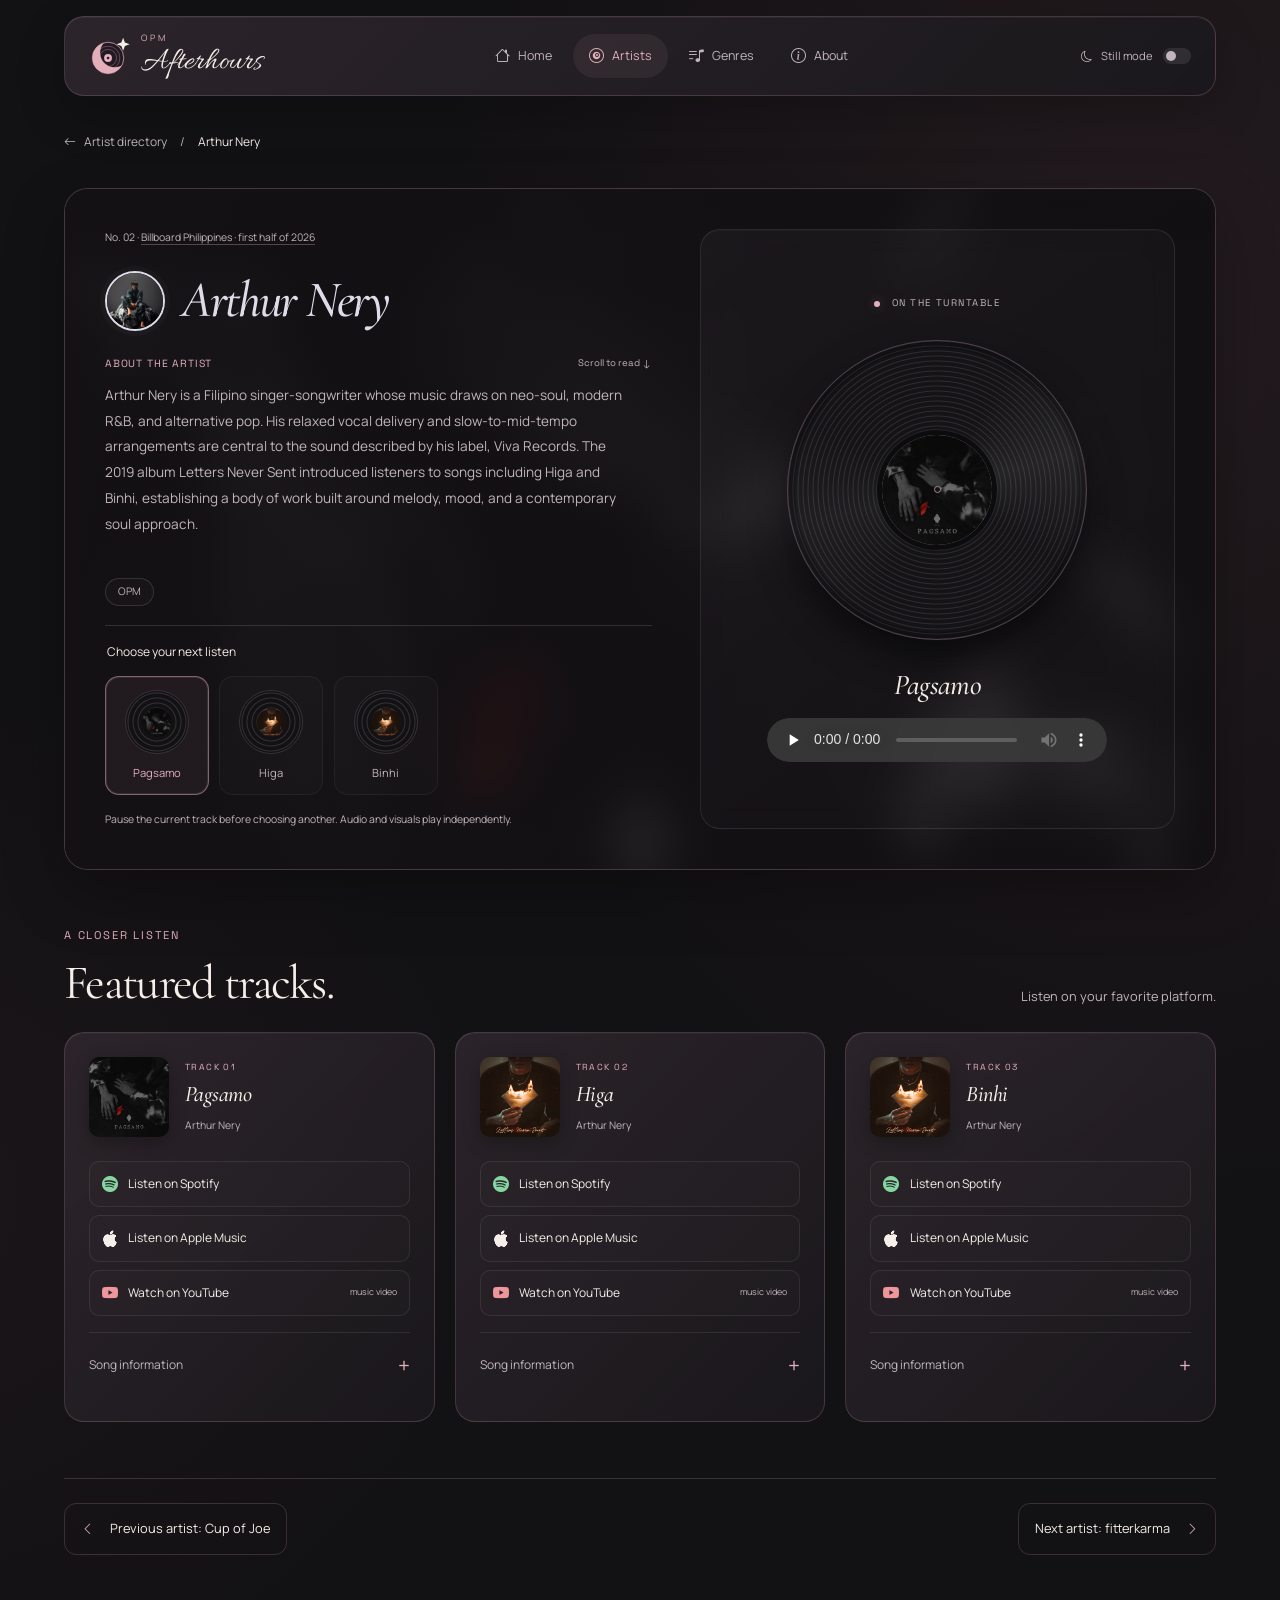
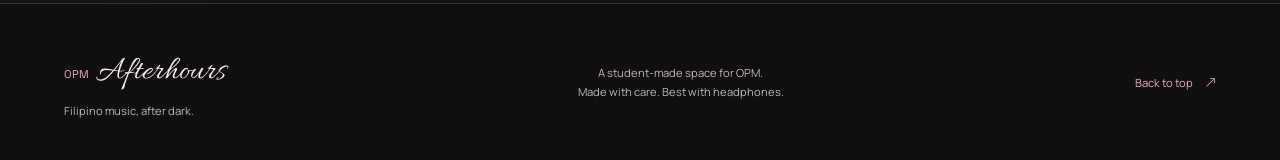
==== commit 4abee28f: "Add scripts for validating site references and packaging deployable files - Implemented `validate-si" ====
--- a/artists/arthur-nery.html
+++ b/artists/arthur-nery.html
@@ -3,6 +3,7 @@
 <head>
   <meta charset="utf-8">
   <meta name="viewport" content="width=device-width, initial-scale=1">
+  <meta name="theme-color" content="#121113">
   <meta name="description" content="Explore Arthur Nery’s neo-soul and R&amp;B background, with release information, music credits, and official links for Pagsamo, Higa, and Binhi.">
   <title>Arthur Nery — Songs &amp; Artist Story | OPM Afterhours</title>
   <link rel="icon" href="../assets/favicon.ico?v=moon-record" sizes="any">
@@ -11,29 +12,26 @@
   <link rel="preconnect" href="https://fonts.googleapis.com">
   <link rel="preconnect" href="https://fonts.gstatic.com" crossorigin>
   <link rel="stylesheet" href="https://fonts.googleapis.com/css2?family=Allura&amp;family=Cormorant+Garamond:ital,wght@0,400;0,500;0,600;1,500&amp;family=Manrope:wght@400;500;600;700&amp;family=Space+Grotesk:wght@400;500;600;700&amp;display=swap">
-  <link rel="stylesheet" href="https://cdn.jsdelivr.net/npm/bootstrap-icons@1.13.2/font/bootstrap-icons.min.css">
-  <link rel="stylesheet" href="../css/style.css?v=cover-backgrounds">
-  <link rel="stylesheet" href="../css/responsive.css?v=polish-2">
-  <link rel="stylesheet" href="../css/refinements.css?v=nav-selection">
-  <link rel="stylesheet" href="../css/artist-type.css?v=2">
+  <link rel="stylesheet" href="../assets/icons/bootstrap-icons.css">
+  <link rel="stylesheet" href="../css/style.css?v=glass-1">
+  <link rel="stylesheet" href="../css/responsive.css?v=glass-1">
+  <link rel="stylesheet" href="../css/artist-type.css?v=glass-1">
 </head>
 <body data-artist="arthur-nery">
   <!-- Shared navigation: ordinary links work without scripting. -->
   <a class="skip-link" href="#main">Skip to content</a>
+  <input class="motion-toggle visually-hidden" type="checkbox" id="still-mode" aria-label="Still mode: hide videos and stop decorative animation">
   <header class="site-header">
-    <input class="header-toggle visually-hidden" type="checkbox" id="header-toggle" aria-label="Keep navigation open">
-    <div class="header-panel">
-    <div class="header-inner">
-      <a class="brand" href="../index.html" aria-label="OPM Afterhours home"><img class="brand-mark" src="../assets/logo-mark.svg" alt="" width="46" height="46"><span class="brand-wordmark"><span class="brand-kicker">OPM</span><span class="brand-name">Afterhours</span></span></a>
+    <div class="header-inner glass-panel">
+      <a class="brand" href="../index.html" aria-label="OPM Afterhours home"><img class="brand-mark" src="../assets/logo-mark.svg" alt="" width="42" height="42"><span class="brand-wordmark"><span class="brand-kicker">OPM</span><span class="brand-name">Afterhours</span></span></a>
       <nav aria-label="Main navigation">
         <a href="../index.html"><i class="bi bi-house nav-icon" aria-hidden="true"></i><span>Home</span></a>
-        <a class="nav-active" href="../index.html#artists"><i class="bi bi-vinyl nav-icon" aria-hidden="true"></i><span>Artists</span></a>
+        <a href="../index.html#artists" class="nav-active"><i class="bi bi-vinyl nav-icon" aria-hidden="true"></i><span>Artists</span></a>
         <a href="../index.html#genres"><i class="bi bi-music-note-list nav-icon" aria-hidden="true"></i><span>Genres</span></a>
         <a href="../index.html#about"><i class="bi bi-info-circle nav-icon" aria-hidden="true"></i><span>About</span></a>
       </nav>
+      <label class="motion-label" for="still-mode"><i class="bi bi-moon" aria-hidden="true"></i><span>Still mode</span><span class="switch-track" aria-hidden="true"></span></label>
     </div>
-    </div>
-    <label class="header-tab" for="header-toggle"><span>Menu</span><i class="bi bi-chevron-down" aria-hidden="true"></i></label>
   </header>
   <main id="main" tabindex="-1" class="page-shell artist-page">
     <nav class="breadcrumb" aria-label="Breadcrumb"><a class="back-link" href="../index.html#artists"><i class="bi bi-arrow-left" aria-hidden="true"></i> Artist directory</a><span aria-hidden="true">/</span><a class="current-artist" href="arthur-nery.html" aria-current="page">Arthur Nery</a></nav>
@@ -61,15 +59,15 @@
         <div class="biography" tabindex="0" role="region" aria-label="Artist biography"><p>Arthur Nery is a Filipino singer-songwriter whose music draws on neo-soul, modern R&amp;B, and alternative pop. His relaxed vocal delivery and slow-to-mid-tempo arrangements are central to the sound described by his label, Viva Records. The 2019 album Letters Never Sent introduced listeners to songs including Higa and Binhi, establishing a body of work built around melody, mood, and a contemporary soul approach.</p><p>Pagsamo followed in 2021 and helped bring his songwriting to a wider audience. Other releases include Take All The Love, Isa Lang, and Pelikula, his collaboration with Janine Teñoso. His second album, II: The Second, arrived in 2024. These recordings show how Nery has developed a distinctive place in contemporary Filipino music through expressive singing, a measured rhythmic approach, and collaborations that extend his sound beyond solo recordings.</p></div>
         <ul class="genre-labels" aria-label="Artist genres"><li>OPM</li></ul>
         <fieldset class="song-picker"><legend>Choose your next listen</legend><div class="song-vinyls"><label class="song-option" for="song-choice-1"><span class="mini-vinyl"><span class="mini-label"><img src="../assets/covers/arthur-nery-pagsamo.jpg" alt=""></span></span><span>Pagsamo</span></label><label class="song-option" for="song-choice-2"><span class="mini-vinyl"><span class="mini-label"><img src="../assets/covers/arthur-nery-higa.jpg" alt=""></span></span><span>Higa</span></label><label class="song-option" for="song-choice-3"><span class="mini-vinyl"><span class="mini-label"><img src="../assets/covers/arthur-nery-binhi.jpg" alt=""></span></span><span>Binhi</span></label></div></fieldset>
-        <p class="small-note">Pause the current track before choosing another.</p>
+        <p class="small-note">Pause the current track before choosing another. Audio and visuals play independently.</p>
       </div>
-      <div class="record-region"><p class="turntable-heading"><span class="status-dot" aria-hidden="true"></span> On the turntable</p><div class="selected-record selected-record-1"><div class="vinyl" role="img" aria-label="Pagsamo record"><div class="vinyl-label"><img src="../assets/covers/arthur-nery-pagsamo.jpg" alt="Cover artwork for Pagsamo by Arthur Nery"></div></div><p class="selected-song-title">Pagsamo</p><audio controls preload="metadata" aria-label="Play Pagsamo by Arthur Nery">
+      <div class="record-region"><p class="turntable-heading"><span class="status-dot" aria-hidden="true"></span> On the turntable</p><div class="selected-record selected-record-1"><div class="vinyl" role="img" aria-label="Pagsamo record"><div class="vinyl-label"><img src="../assets/covers/arthur-nery-pagsamo.jpg" alt="Cover artwork for Pagsamo by Arthur Nery"></div></div><p class="selected-song-title">Pagsamo</p><audio controls preload="none" aria-label="Play Pagsamo by Arthur Nery">
             <source src="../assets/audio/pagsamo.mp3" type="audio/mpeg">
             Your browser does not support audio playback. <a href="../assets/audio/pagsamo.mp3">Open the supplied Pagsamo recording</a>.
-          </audio></div><div class="selected-record selected-record-2"><div class="vinyl" role="img" aria-label="Higa record"><div class="vinyl-label"><img src="../assets/covers/arthur-nery-higa.jpg" alt="Cover artwork for Higa by Arthur Nery"></div></div><p class="selected-song-title">Higa</p><audio controls preload="metadata" aria-label="Play Higa by Arthur Nery">
+          </audio></div><div class="selected-record selected-record-2"><div class="vinyl" role="img" aria-label="Higa record"><div class="vinyl-label"><img src="../assets/covers/arthur-nery-higa.jpg" alt="Cover artwork for Higa by Arthur Nery"></div></div><p class="selected-song-title">Higa</p><audio controls preload="none" aria-label="Play Higa by Arthur Nery">
             <source src="../assets/audio/higa.mp3" type="audio/mpeg">
             Your browser does not support audio playback. <a href="../assets/audio/higa.mp3">Open the supplied Higa recording</a>.
-          </audio></div><div class="selected-record selected-record-3"><div class="vinyl" role="img" aria-label="Binhi record"><div class="vinyl-label"><img src="../assets/covers/arthur-nery-binhi.jpg" alt="Cover artwork for Binhi by Arthur Nery"></div></div><p class="selected-song-title">Binhi</p><audio controls preload="metadata" aria-label="Play Binhi by Arthur Nery">
+          </audio></div><div class="selected-record selected-record-3"><div class="vinyl" role="img" aria-label="Binhi record"><div class="vinyl-label"><img src="../assets/covers/arthur-nery-binhi.jpg" alt="Cover artwork for Binhi by Arthur Nery"></div></div><p class="selected-song-title">Binhi</p><audio controls preload="none" aria-label="Play Binhi by Arthur Nery">
             <source src="../assets/audio/binhi.mp3" type="audio/mpeg">
             Your browser does not support audio playback. <a href="../assets/audio/binhi.mp3">Open the supplied Binhi recording</a>.
           </audio></div></div>
@@ -78,30 +76,30 @@
     <section class="tracks-section" aria-labelledby="tracks-title"><div class="section-heading"><div><p class="eyebrow">A closer listen</p><h2 id="tracks-title">Featured tracks.</h2></div><p class="small-note">Listen on your favorite platform.</p></div>
       <ol class="track-grid">
         <li><article class="track-card">
-          <img class="track-artwork" src="../assets/covers/arthur-nery-pagsamo.jpg" alt="Cover artwork for Pagsamo by Arthur Nery" loading="lazy"><p class="eyebrow">Track 01</p><h3>Pagsamo</h3><p class="track-credit">Arthur Nery</p>
+          <img class="track-artwork" src="../assets/covers/arthur-nery-pagsamo.jpg" alt="Cover artwork for Pagsamo by Arthur Nery" loading="lazy" width="600" height="600"><p class="eyebrow">Track 01</p><h3>Pagsamo</h3><p class="track-credit">Arthur Nery</p>
           <!-- Regular platform links work without scripts or embedded players. -->
           <div class="listening-links"><a href="https://open.spotify.com/track/0WZqHCoOBXqgCCIsUZLC2a" target="_blank" rel="noopener noreferrer" aria-label="Listen to Pagsamo by Arthur Nery on Spotify (opens in a new tab)"><i class="bi bi-spotify" aria-hidden="true"></i> Listen on Spotify</a><a href="https://music.apple.com/ph/album/pagsamo/1588030248?i=1588030260&amp;uo=4" target="_blank" rel="noopener noreferrer" aria-label="Listen to Pagsamo on Apple Music (opens in a new tab)"><i class="bi bi-apple" aria-hidden="true"></i> Listen on Apple Music</a><a href="https://www.youtube.com/watch?v=KrRUxRCXpf8" target="_blank" rel="noopener noreferrer" aria-label="Watch Pagsamo by Arthur Nery on YouTube — music video (opens in a new tab)"><i class="bi bi-youtube" aria-hidden="true"></i> Watch on YouTube <span class="link-format">music video</span></a></div>
           <details class="song-information"><summary>Song information</summary><div class="information-scroll" tabindex="0" role="region" aria-label="Pagsamo information"><dl class="track-metadata"><div><dt>Performer</dt><dd>Arthur Nery</dd></div><div><dt>Release</dt><dd>2021</dd></div><div><dt>Release type</dt><dd>Single</dd></div><div><dt>Songwriter</dt><dd>Arthur Nery</dd></div><div><dt>Producer</dt><dd>Axel Jon Fernandez</dd></div><div><dt>Arranger</dt><dd>Arthur Nery</dd></div></dl><p class="song-description">Pagsamo is one of the recordings that brought Arthur Nery’s songwriting and vocal style to a wider audience. Released through Viva Records, it followed the Letters Never Sent era and sits alongside Higa and Binhi as an introduction to his solo catalog.</p><p class="content-reference"><a href="https://www.vivaartistsagency.ph/artists/arthur-nery" target="_blank" rel="noopener noreferrer">Source for Pagsamo information <span class="visually-hidden">(opens in a new tab)</span></a></p></div></details>
         </article></li>
         <li><article class="track-card">
-          <img class="track-artwork" src="../assets/covers/arthur-nery-higa.jpg" alt="Cover artwork for Higa by Arthur Nery" loading="lazy"><p class="eyebrow">Track 02</p><h3>Higa</h3><p class="track-credit">Arthur Nery</p>
+          <img class="track-artwork" src="../assets/covers/arthur-nery-higa.jpg" alt="Cover artwork for Higa by Arthur Nery" loading="lazy" width="600" height="600"><p class="eyebrow">Track 02</p><h3>Higa</h3><p class="track-credit">Arthur Nery</p>
           <!-- Regular platform links work without scripts or embedded players. -->
           <div class="listening-links"><a href="https://open.spotify.com/track/7gfrASeOt73YWvpIv1fU8E" target="_blank" rel="noopener noreferrer" aria-label="Listen to Higa by Arthur Nery on Spotify (opens in a new tab)"><i class="bi bi-spotify" aria-hidden="true"></i> Listen on Spotify</a><a href="https://music.apple.com/ph/album/higa/1486562303?i=1486562438&amp;uo=4" target="_blank" rel="noopener noreferrer" aria-label="Listen to Higa on Apple Music (opens in a new tab)"><i class="bi bi-apple" aria-hidden="true"></i> Listen on Apple Music</a><a href="https://www.youtube.com/watch?v=sAzJrcryrDw" target="_blank" rel="noopener noreferrer" aria-label="Watch Higa by Arthur Nery on YouTube — music video (opens in a new tab)"><i class="bi bi-youtube" aria-hidden="true"></i> Watch on YouTube <span class="link-format">music video</span></a></div>
           <details class="song-information"><summary>Song information</summary><div class="information-scroll" tabindex="0" role="region" aria-label="Higa information"><dl class="track-metadata"><div><dt>Performer</dt><dd>Arthur Nery</dd></div><div><dt>Release</dt><dd>2019</dd></div><div><dt>Release type</dt><dd>Track on Letters Never Sent</dd></div><div><dt>Composer</dt><dd>Arthur Nery</dd></div><div><dt>Producer</dt><dd>Axel Fernandez</dd></div></dl><p class="song-description">Higa belongs to Arthur Nery’s Letters Never Sent album. Viva Records places the song within his neo-soul and modern R&amp;B approach, emphasizing a relaxed delivery and melodic focus. The official video provides another way to explore this early part of his catalog.</p><p class="content-reference"><a href="https://vivavicor.com/artists/arthur-nery/" target="_blank" rel="noopener noreferrer">Source for Higa information <span class="visually-hidden">(opens in a new tab)</span></a></p></div></details>
         </article></li>
         <li><article class="track-card">
-          <img class="track-artwork" src="../assets/covers/arthur-nery-binhi.jpg" alt="Cover artwork for Binhi by Arthur Nery" loading="lazy"><p class="eyebrow">Track 03</p><h3>Binhi</h3><p class="track-credit">Arthur Nery</p>
+          <img class="track-artwork" src="../assets/covers/arthur-nery-binhi.jpg" alt="Cover artwork for Binhi by Arthur Nery" loading="lazy" width="600" height="600"><p class="eyebrow">Track 03</p><h3>Binhi</h3><p class="track-credit">Arthur Nery</p>
           <!-- Regular platform links work without scripts or embedded players. -->
           <div class="listening-links"><a href="https://open.spotify.com/track/092cPwFlwBXdB3QF3X469W" target="_blank" rel="noopener noreferrer" aria-label="Listen to Binhi by Arthur Nery on Spotify (opens in a new tab)"><i class="bi bi-spotify" aria-hidden="true"></i> Listen on Spotify</a><a href="https://music.apple.com/ph/album/binhi/1486562303?i=1486562310&amp;uo=4" target="_blank" rel="noopener noreferrer" aria-label="Listen to Binhi on Apple Music (opens in a new tab)"><i class="bi bi-apple" aria-hidden="true"></i> Listen on Apple Music</a><a href="https://www.youtube.com/watch?v=HhmIV7i3zg4" target="_blank" rel="noopener noreferrer" aria-label="Watch Binhi by Arthur Nery on YouTube — music video (opens in a new tab)"><i class="bi bi-youtube" aria-hidden="true"></i> Watch on YouTube <span class="link-format">music video</span></a></div>
           <details class="song-information"><summary>Song information</summary><div class="information-scroll" tabindex="0" role="region" aria-label="Binhi information"><dl class="track-metadata"><div><dt>Performer</dt><dd>Arthur Nery</dd></div><div><dt>Release</dt><dd>2019</dd></div><div><dt>Release type</dt><dd>Single; also included on Letters Never Sent</dd></div></dl><p class="song-description">Binhi is an early Arthur Nery recording released through O/C Records. It also appears in the Letters Never Sent catalog described by Viva Records. Together with Higa, it introduces the measured, soul-oriented approach that preceded his later mainstream single Pagsamo.</p><p class="content-reference"><a href="https://vivavicor.com/artists/arthur-nery/" target="_blank" rel="noopener noreferrer">Source for Binhi information <span class="visually-hidden">(opens in a new tab)</span></a></p></div></details>
         </article></li>
       </ol>
     </section>
-    <nav class="floating-navigation" aria-label="Artist navigation">
-      <a class="artist-arrow previous" href="cup-of-joe.html" aria-label="Previous artist: Cup of Joe"><i class="bi bi-chevron-left" aria-hidden="true"></i><span class="arrow-tooltip">Previous artist: Cup of Joe</span></a>
-      <a class="artist-arrow next" href="fitterkarma.html" aria-label="Next artist: fitterkarma"><i class="bi bi-chevron-right" aria-hidden="true"></i><span class="arrow-tooltip">Next artist: fitterkarma</span></a>
+    <nav class="adjacent-navigation" aria-label="Artist navigation">
+      <a class="adjacent-link previous" href="cup-of-joe.html" aria-label="Previous artist: Cup of Joe"><i class="bi bi-chevron-left" aria-hidden="true"></i><span class="adjacent-label">Previous artist: Cup of Joe</span></a>
+      <a class="adjacent-link next" href="fitterkarma.html" aria-label="Next artist: fitterkarma"><i class="bi bi-chevron-right" aria-hidden="true"></i><span class="adjacent-label">Next artist: fitterkarma</span></a>
     </nav>
   </main>
-  <footer class="site-footer"><p>OPM <span class="footer-signature">Afterhours</span> · Filipino music, after dark.</p><a href="../index.html#artists">Explore the artist directory</a></footer>
+  <footer class="site-footer"><div><a class="footer-brand" href="../index.html">OPM <span class="footer-signature">Afterhours</span></a><p>Filipino music, after dark.</p></div><p class="footer-note">A student-made space for OPM.<br>Made with care. Best with headphones.</p><a class="back-top" href="#main">Back to top <i class="bi bi-arrow-up-right" aria-hidden="true"></i></a></footer>
 </body>
 </html>
--- a/css/style.css
+++ b/css/style.css
@@ -1,339 +1,268 @@
-/* Shared theme: values preserved from the original OPM Afterhours design. */
+/* OPM AFTERHOURS — 01 Foundation / 02 Navigation / 03 Hero / 04 Collection
+   05 About / 06 Artist room / 07 Tracks / 08 Footer / 09 Motion.
+   Breakpoints and accessibility overrides: responsive.css. */
 :root {
   color-scheme: dark;
-  --background: #111012;
-  --surface: #181619;
-  --raised: #292329;
-  --text: #f1e9e7;
-  --muted: #bcb4b9;
-  --accent: #cc98a7;
-  --border: #383036;
+  --background: #121113; --surface: #1b191d; --raised: #29242a;
+  --text: #f5eee9; --muted: #c1b6bc; --accent: #e2afba; --border: #393139;
+  --glass-border: rgb(226 175 186 / 19%);
+  --glass: linear-gradient(135deg, rgb(53 43 51 / 72%), rgb(27 25 29 / 86%));
   --serif: "Cormorant Garamond", "Palatino Linotype", Georgia, serif;
   --sans: "Manrope", "Segoe UI", system-ui, sans-serif;
   --label-font: "Space Grotesk", "Segoe UI", sans-serif;
   --signature-font: "Allura", "Brush Script MT", cursive;
-  --gutter: clamp(1.25rem, 5vw, 5rem);
+  --gutter: clamp(1.25rem, 5vw, 5rem); --radius: 24px;
+  --ease: cubic-bezier(.22, 1, .36, 1);
 }
-/* Match the page scrollbar to the artist biography controls. */
-html {
-  scrollbar-width: thin;
-  scrollbar-color: var(--accent) var(--background);
-}
-html::-webkit-scrollbar { width: 12px; }
-html::-webkit-scrollbar-track { background: var(--background); }
-html::-webkit-scrollbar-thumb {
-  background: var(--accent);
-  border: 3px solid var(--background);
-  border-radius: 999px;
-}
-html::-webkit-scrollbar-thumb:hover { background: var(--text); }
-/* Shared typography with system fallbacks while Google Fonts load. */
+/* 01 — Foundation; original charcoal, warm white, and dusty rose colors. */
 *, *::before, *::after { box-sizing: border-box; }
-body { margin: 0; background: var(--background); color: var(--text); font-family: var(--sans); line-height: 1.65; }
-h1, h2, h3, p { margin: 0; }
-h1, h2, h3 { font-family: var(--serif); font-weight: 400; line-height: 1.1; }
-h1 { font-size: clamp(3rem, 5.6vw, 6.5rem); letter-spacing: -0.04em; }
-h2 { font-size: clamp(2rem, 3.1vw, 3.5rem); letter-spacing: -0.025em; }
-h3 { font-size: 1.65rem; }
-a { color: inherit; text-underline-offset: 0.3em; }
+html { scroll-behavior: smooth; scrollbar-width: thin; scrollbar-color: var(--accent) var(--background); scroll-padding-top: 8rem; }
+body { margin: 0; background: radial-gradient(ellipse at 90% 18rem, #70445130, transparent 45rem), radial-gradient(ellipse at -10% 75rem, #70445119, transparent 40rem), var(--background); color: var(--text); font-family: var(--sans); line-height: 1.7; }
+h1, h2, h3, h4, p { margin: 0; }
+h1, h2, h3 { font-family: var(--serif); font-weight: 400; line-height: 1.05; }
+h1 { font-size: clamp(3.4rem, 6vw, 6.5rem); letter-spacing: -.045em; }
+h2 { font-size: clamp(2.8rem, 4.3vw, 4.7rem); letter-spacing: -.035em; }
+h3 { font-size: 2rem; letter-spacing: -.02em; }
+h4 { font-size: 1rem; font-weight: 600; }
+h1 em, h2 em { color: var(--accent); font-weight: 400; }
+a { color: inherit; text-underline-offset: .3em; text-decoration-thickness: 1px; }
 a:hover { color: var(--accent); }
-a, summary { -webkit-tap-highlight-color: transparent; }
-:focus-visible { outline: 3px solid var(--accent); outline-offset: 5px; }
+a, label, summary { -webkit-tap-highlight-color: transparent; transition: color .2s, background-color .2s, border-color .2s, box-shadow .3s, transform .3s var(--ease); }
 img { display: block; max-width: 100%; object-fit: cover; }
+:focus-visible { outline: 2px solid var(--accent); outline-offset: 5px; }
+::selection { background: var(--accent); color: var(--background); }
+.page-shell { width: min(100%, 1440px); margin: auto; padding-inline: var(--gutter); }
 section[id] { scroll-margin-top: 1rem; }
-.page-shell { width: min(100%, 1600px); margin: auto; padding: 0 var(--gutter); }
-.eyebrow { font-family: var(--label-font); font-size: 0.75rem; text-transform: uppercase; letter-spacing: 0.14em; color: var(--accent); }
-.small-note, .source-note { color: var(--muted); font-size: 0.875rem; }
-.source-note a { color: var(--accent); }
-.skip-link { position: fixed; top: 1rem; left: 1rem; z-index: 10; padding: 0.75rem; background: var(--accent); color: var(--background); transform: translateY(-200%); }
+.eyebrow, .section-index, .card-overline, .turntable-top, .turntable-heading { font-family: var(--label-font); font-size: .7rem; text-transform: uppercase; letter-spacing: .16em; color: var(--accent); }
+.small-note, .source-note { color: var(--muted); font-size: .8rem; }
+.bi { display: inline-block; flex-shrink: 0; line-height: 1; vertical-align: -.125em; }
+.visually-hidden { position: absolute; width: 1px; height: 1px; padding: 0; margin: -1px; overflow: hidden; clip-path: inset(50%); white-space: nowrap; border: 0; }
+.skip-link { position: fixed; top: 1rem; left: 1rem; z-index: 30; padding: .75rem 1rem; border-radius: 10px; background: var(--accent); color: var(--background); transform: translateY(-200%); }
 .skip-link:focus { transform: translateY(0); }
-/* Flexbox allows the wordmark and ordinary navigation links to share a row. */
-/* A persistent tab reveals navigation with hover, keyboard focus or a tap. */
-body { padding-top: 3.5rem; }
-.site-header { position: fixed; inset: 0 0 auto; z-index: 8; display: flex; flex-direction: column; align-items: center; pointer-events: none; transform: translateY(calc(-100% + 44px)); transition: transform .25s ease; }
-.header-panel { width: 100%; visibility: hidden; background: var(--background); border-bottom: 1px solid var(--border); transition: visibility .25s; }
-.header-panel > .header-inner { padding-block: 1.25rem; }
-.header-tab { pointer-events: auto; display: flex; align-items: center; justify-content: center; gap: .65rem; min-width: 104px; min-height: 44px; padding: .4rem 1rem; border: 1px solid var(--border); border-top: 0; border-radius: 0 0 14px 14px; background: var(--surface); color: var(--accent); cursor: pointer; font-size: .8rem; }
-.site-header:is(:hover, :focus-within, :has(.header-toggle:checked)) { transform: translateY(0); }
-.site-header:is(:hover, :focus-within, :has(.header-toggle:checked)) .header-panel { visibility: visible; pointer-events: auto; }
-.header-toggle:focus-visible ~ .header-tab { outline: 3px solid var(--accent); outline-offset: 3px; }
-.site-header:is(:hover, :focus-within, :has(.header-toggle:checked)) .header-tab .bi { transform: rotate(180deg); }
-.header-inner { width: min(100%, 1600px); padding: 1.25rem var(--gutter); margin: auto; display: flex; align-items: center; justify-content: space-between; gap: 2rem; }
-.brand { font-family: var(--serif); font-size: 1.8rem; text-decoration: none; white-space: nowrap; }
-.brand-kicker { font-family: var(--sans); font-size: 0.8rem; letter-spacing: 0.12em; color: var(--accent); }
-.site-header nav { display: flex; flex-wrap: wrap; gap: 1.75rem; }
-.site-header nav a { display: inline-flex; align-items: center; min-height: 44px; text-decoration: none; }
-/* Grid forms the editorial hero and artist room; minmax prevents text overflow. */
-.hero { display: grid; grid-template-columns: minmax(0, 1.3fr) minmax(0, 1fr); gap: 4rem; align-items: center; padding: 6rem 0; min-height: 650px; }
-.hero h1 { margin: 1rem 0 1.5rem; }
-.intro { max-width: 42ch; color: var(--muted); font-size: 1.1rem; }
-.text-link { display: inline-flex; align-items: center; min-height: 44px; margin-top: 2rem; color: var(--accent); }
-.hero-record, .record-region { text-align: center; }
-.hero-record .small-note, .record-region .small-note { margin-top: 1.5rem; }
-/* Decorative CSS rotation runs independently of native audio playback. */
+.glass-panel { background: var(--glass); border: 1px solid var(--glass-border); border-radius: var(--radius); box-shadow: inset 0 1px #ffffff0b, 0 18px 50px #0003; backdrop-filter: blur(20px); -webkit-backdrop-filter: blur(20px); }
+.button { display: inline-flex; align-items: center; justify-content: center; gap: 1.5rem; min-height: 52px; padding: .85rem 1.5rem; border: 1px solid transparent; border-radius: 100px; font-size: .85rem; font-weight: 700; text-decoration: none; }
+.button-primary { background: var(--accent); color: #261b22; box-shadow: 0 6px 25px #e2afba12, inset 0 1px #ffffff40; }
+.button-primary:hover { color: #261b22; background: #f1c4cf; transform: translateY(-3px); box-shadow: 0 9px 30px #e2afba24; }
+.quiet-link { display: inline-flex; align-items: center; gap: .8rem; min-height: 44px; font-size: .8rem; text-decoration-color: #e2afba60; }
+.status-dot { display: inline-block; width: 6px; height: 6px; margin-right: .5rem; border-radius: 50%; background: var(--accent); box-shadow: 0 0 12px #e2afba50; vertical-align: middle; }
+/* 02 — Visible glass navigation; a native checkbox enables Still mode. */
+.site-header { position: sticky; top: 0; z-index: 20; padding: 1rem var(--gutter) 0; }
+.header-inner { max-width: 1280px; min-height: 80px; margin: auto; padding: .85rem 1.5rem; display: flex; align-items: center; justify-content: space-between; gap: 1.5rem; background-color: #171418dd; border-radius: 20px; }
+.brand { display: inline-flex; align-items: center; gap: .65rem; text-decoration: none; flex-shrink: 0; }
+.brand-mark { width: 42px; height: 42px; }
+.brand-wordmark { display: flex; flex-direction: column; gap: .15rem; line-height: 1; }
+.brand-kicker { font-size: .55rem; letter-spacing: .3em; color: var(--accent); }
+.brand-name { font-family: var(--signature-font); font-size: 2rem; }
+.site-header nav { display: flex; gap: .3rem; }
+.site-header nav a { display: inline-flex; gap: .5rem; align-items: center; justify-content: center; min-height: 44px; padding: .5rem 1rem; font-size: .78rem; text-decoration: none; color: var(--muted); border-radius: 100px; }
+.site-header nav a:hover { color: var(--text); background: #ffffff07; }
+.site-header nav a[aria-current], .site-header nav .nav-active { color: var(--accent); background: #e2afba13; }
+.site-header .nav-icon { font-size: .95rem; }
+body[data-page="home"]:has(main > section:target) .site-header nav a[aria-current] { color: var(--muted); background: transparent; }
+body:has(#artists:target) .site-header nav a[href$="#artists"], body:has(#genres:target) .site-header nav a[href$="#genres"], body:has(#about:target) .site-header nav a[href$="#about"] { color: var(--accent); background: #e2afba13; }
+.motion-label { display: inline-flex; min-height: 44px; align-items: center; gap: .6rem; font-size: .7rem; color: var(--muted); cursor: pointer; white-space: nowrap; }
+.switch-track { width: 28px; height: 16px; padding: 3px; border-radius: 20px; background: #ffffff18; }
+.switch-track::after { content: ""; display: block; width: 10px; height: 10px; border-radius: 50%; background: var(--muted); transition: transform .2s; }
+.motion-toggle:checked ~ .site-header .switch-track { background: #e2afba35; }
+.motion-toggle:checked ~ .site-header .switch-track::after { transform: translateX(12px); background: var(--accent); }
+.motion-toggle:focus-visible ~ .site-header .motion-label { outline: 2px solid var(--accent); outline-offset: 4px; border-radius: 5px; }
+/* 03 — The hero record is drawn entirely in CSS. */
+.hero { display: grid; grid-template-columns: minmax(0, 1.1fr) minmax(0, 1fr); align-items: center; gap: clamp(2rem, 5vw, 5rem); padding-block: 5rem 4.5rem; }
+.hero-copy { animation: enter .9s var(--ease) both; }
+.edition { color: var(--muted); margin-left: .65rem; }
+.hero h1 { margin-block: 1.5rem; line-height: .96; }
+.hero h1 em { display: inline-block; padding-right: .2em; }
+.intro { max-width: 39ch; color: var(--muted); font-size: .95rem; line-height: 1.9; }
+.hero-actions { display: flex; align-items: center; gap: 1.5rem; margin-top: 2rem; }
+.collection-meta { display: flex; flex-wrap: wrap; gap: 1.5rem; align-items: center; margin-top: 2.6rem; font-size: .68rem; color: var(--muted); }
+.collection-meta strong { color: var(--text); font-family: var(--label-font); font-size: 1.25rem; font-weight: 500; margin-right: .25rem; }
+.collection-meta > span + span { border-left: 1px solid var(--border); padding-left: 1.5rem; }
+.collection-meta .bi { color: var(--accent); margin-right: .3rem; }
+.hero-record { position: relative; margin: 2rem 1rem 1rem; isolation: isolate; animation: enter 1.1s .12s var(--ease) both; }
+.hero-record::before { content: ""; position: absolute; inset: -10%; z-index: -2; background: radial-gradient(ellipse, #cc98a71f, transparent 65%); }
+.record-sleeve { position: absolute; inset: -1.25rem 1rem 2rem -.5rem; z-index: -1; display: flex; flex-direction: column; justify-content: space-between; padding: 1.5rem; border-radius: 16px; border: 1px solid #e2afba22; transform: rotate(-8deg); background: linear-gradient(135deg, #54383f, #231e24 60%); color: #e2afba75; font-family: var(--label-font); font-size: .55rem; letter-spacing: .15em; }
+.turntable { position: relative; padding: 1.5rem; border-color: #e2afba36; background: linear-gradient(135deg, #57414b55, #201b22e0); }
+.turntable-top, .turntable-bottom { display: flex; align-items: center; justify-content: space-between; gap: 1rem; }
+.turntable-top { font-size: .6rem; margin-bottom: 1.5rem; color: var(--muted); }
+.turntable-top > .bi { font-size: 1.4rem; color: var(--accent); }
+.vinyl { width: min(100%, 400px); aspect-ratio: 1; margin: auto; position: relative; display: grid; place-items: center; border-radius: 50%; border: 1px solid #50424d; background: conic-gradient(from 30deg, #ffffff00, #ffffff12 45deg, #ffffff00 90deg, #ffffff00 180deg, #ffffff0c 225deg, #ffffff00 270deg), repeating-radial-gradient(circle, #141315 0 3px, #302b31 4px, #141315 5px); box-shadow: 0 18px 35px #0008, inset 0 0 0 7px #0003; animation: vinyl-spin 22s linear infinite; }
+.vinyl::after { content: ""; position: absolute; width: 2.5%; aspect-ratio: 1; border-radius: 50%; background: var(--background); border: 1px solid #a88992; }
+.vinyl-label { width: 37%; aspect-ratio: 1; border-radius: 50%; overflow: hidden; display: grid; place-items: center; background: #b37f8f; color: #24191e; box-shadow: 0 0 0 5px #0c0b0d, 0 0 0 6px #ffffff12; }
+.vinyl-label img { width: 100%; height: 100%; }
+.record-wordmark { display: flex; flex-direction: column; align-items: center; gap: .4rem; line-height: 1; }
+.record-wordmark small { font-size: .45rem; letter-spacing: .25em; }
+.record-wordmark strong { font-family: var(--signature-font); font-size: clamp(1.2rem, 2.3vw, 2.3rem); font-weight: 400; }
+.record-wordmark small:last-child { margin-top: .4rem; font-size: .35rem; }
+.turntable-bottom { margin-top: 1.5rem; font-size: .65rem; color: var(--muted); line-height: 1.8; }
+.turntable-bottom strong { color: var(--text); font-weight: 500; }
+.equalizer { display: flex; align-items: center; gap: 4px; height: 28px; }
+.equalizer i { display: block; width: 3px; height: 24px; background: var(--accent); border-radius: 4px; animation: equalize 1.3s ease-in-out infinite alternate; }
+.equalizer i:nth-child(2n) { height: 12px; animation-delay: -.5s; }
+.equalizer i:nth-child(3n) { height: 19px; animation-delay: -.9s; }
+.record-caption { margin: 1.5rem 0 0; color: var(--muted); text-align: center; font-size: .7rem; letter-spacing: .03em; }
+.record-caption .bi { margin-right: .5rem; color: var(--accent); }
+.collection-strip { display: flex; justify-content: space-around; gap: 1rem; padding: 1.35rem 0; border-block: 1px solid var(--glass-border); color: var(--muted); font-family: var(--label-font); font-size: .65rem; text-transform: uppercase; letter-spacing: .14em; }
+.collection-strip .bi { color: var(--accent); font-size: 1rem; margin-right: .75rem; }
+/* 04 — A directly accessible artist directory and genre links. */
+.directory { padding-block: 5rem; }
+.section-heading { display: flex; align-items: end; justify-content: space-between; gap: 2rem; margin-bottom: 2.5rem; }
+.section-heading h2, .section-heading h3 { margin-top: .8rem; }
+.section-aside { color: var(--muted); font-size: .85rem; text-align: right; }
+.section-index { display: block; margin-top: 1rem; font-size: .6rem; color: var(--muted); }
+.artist-grid { display: grid; grid-template-columns: repeat(5, minmax(0, 1fr)); gap: 1.4rem; list-style: none; padding: 0; margin: 0; }
+.artist-tile { min-width: 0; }
+.artist-card { position: relative; display: block; height: 100%; border: 1px solid var(--glass-border); border-radius: 16px; padding: .5rem .5rem 1.1rem; background: linear-gradient(145deg, #ffffff07, #ffffff02); text-decoration: none; overflow: hidden; }
+.artist-card:hover, .artist-card:focus-visible { border-color: #e2afba60; background-color: #e2afba08; transform: translateY(-6px); box-shadow: 0 16px 30px #0004; }
+.artist-image { width: 100%; height: auto; aspect-ratio: 4 / 5; border-radius: 10px; filter: saturate(.75); transition: filter .4s; }
+.artist-card:hover .artist-image { filter: saturate(1); }
+.card-heading { margin: 1rem .5rem .3rem; }
+.card-heading .eyebrow { display: block; margin-bottom: .5rem; font-size: .55rem; }
+.artist-card h3 { font-size: clamp(1.15rem, 1.65vw, 1.65rem); line-height: 1.2; }
+.artist-card p { color: var(--muted); font-size: .65rem; margin-inline: .5rem; }
+.card-link { display: flex; align-items: center; justify-content: space-between; gap: .3rem; padding-top: .85rem; margin: .9rem .5rem 0; border-top: 1px solid #ffffff10; color: var(--accent); font-size: .6rem; }
+.card-link .bi { font-size: .85rem; transition: transform .25s; }
+.artist-card:hover .card-link .bi { transform: translate(2px, -2px); }
+.directory-source { margin-top: 1.5rem; font-size: .68rem; color: var(--muted); }
+.directory-source a { text-decoration-color: #e2afba44; }
+.genres-section { border-block: 1px solid var(--glass-border); }
+.genre-grid { display: grid; grid-template-columns: repeat(3, minmax(0, 1fr)); gap: 1rem; counter-reset: genres; }
+.genre-group { padding: 1.5rem; border-radius: 16px; border: 1px solid var(--glass-border); background: linear-gradient(130deg, #e2afba08, #ffffff02); counter-increment: genres; transition: border-color .3s, transform .3s; }
+.genre-group::before { content: counter(genres, decimal-leading-zero) " /"; display: block; margin-bottom: 1.25rem; color: var(--accent); font-family: var(--label-font); font-size: .6rem; letter-spacing: .1em; }
+.genre-group:hover { border-color: #e2afba60; transform: translateY(-3px); }
+.genre-group h3 { font-size: 1.65rem; }
+.genre-group ul { list-style: none; margin: .75rem 0 0; padding: 0; }
+.genre-group a { display: inline-flex; align-items: center; min-height: 44px; gap: .5rem; color: var(--muted); font-size: .75rem; text-decoration: none; }
+.genre-group a::after { content: "↗"; color: var(--accent); }
+.genre-group a:hover { color: var(--text); text-decoration: underline; }
+/* 05 — About, inspiration, team credits, and native disclosures. */
+.about-intro { display: grid; grid-template-columns: 1fr 1.1fr; gap: 4rem; align-items: center; margin-bottom: 3rem; }
+.about-intro h2 { margin-top: 1rem; }
+.about-description { color: var(--muted); font-size: .95rem; line-height: 1.95; }
+.about-description p + p { margin-top: 1rem; }
+.about-pillars { display: grid; grid-template-columns: repeat(3, minmax(0, 1fr)); gap: 1rem; }
+.story-card { padding: 2rem; }
+.card-overline { display: flex; align-items: center; justify-content: space-between; gap: 1rem; font-size: .6rem; margin-bottom: 2.5rem; }
+.card-overline .bi { font-size: 1.4rem; }
+.story-card h3 { font-size: 1.9rem; margin-bottom: 1rem; }
+.story-card p, .inspiration p:not(.eyebrow) { font-size: .85rem; line-height: 1.9; color: var(--muted); }
+.inspiration { display: grid; grid-template-columns: .65fr 1.35fr; align-items: center; gap: 3rem; margin-top: 1rem; padding: 3rem; }
+.inspiration-mark { position: relative; display: flex; flex-direction: column; align-items: center; justify-content: center; gap: 1rem; padding: 2rem; aspect-ratio: 1; text-align: center; border-radius: 50%; border: 1px solid #e2afba26; box-shadow: inset 0 0 70px #e2afba08; }
+.inspiration-mark::before { content: ""; position: absolute; inset: 8px; border: 1px solid #e2afba15; border-radius: 50%; }
+.inspiration-mark .bi { font-size: 2.4rem; color: var(--accent); }
+.inspiration-mark span { font-family: var(--label-font); font-size: clamp(1.7rem, 3vw, 2.8rem); line-height: 1; letter-spacing: -.05em; }
+.inspiration h3 { font-size: 2.5rem; margin-block: .9rem 1rem; }
+.inspiration p + p { margin-top: 1rem; }
+.inspiration a { color: var(--accent); text-decoration-color: #e2afba44; }
+.team-section { padding-top: 4rem; }
+.team-section h3 { font-size: 2.5rem; }
+.team-grid { display: grid; grid-template-columns: repeat(3, minmax(0, 1fr)); gap: 2rem; }
+.team-card { min-width: 0; padding-top: 1.5rem; border-top: 1px solid var(--glass-border); }
+.team-role { display: flex; gap: .75rem; align-items: center; }
+.team-role .bi { display: grid; place-items: center; width: 36px; height: 36px; border-radius: 10px; background: #e2afba0d; color: var(--accent); }
+.team-card > p { margin-top: .85rem; font-size: .75rem; color: var(--muted); max-width: 30ch; }
+.team-card ul { padding: 0; list-style: none; margin: 1.5rem 0 0; }
+.team-card li { padding-block: .6rem; border-top: 1px solid #ffffff09; font-size: .85rem; }
+.listening-guide { display: grid; grid-template-columns: 1fr 1.15fr; gap: 3rem; padding-block: 4rem; margin-top: 3rem; border-block: 1px solid var(--glass-border); }
+.listening-guide h3 { font-size: 2.5rem; margin-top: 1rem; }
+.guide-questions details { border-bottom: 1px solid var(--glass-border); }
+.guide-questions details:first-child { border-top: 1px solid var(--glass-border); }
+summary { min-height: 48px; padding-block: .9rem; color: var(--muted); cursor: pointer; font-size: .85rem; }
+.guide-questions summary, .song-information summary { display: flex; justify-content: space-between; align-items: center; gap: 1rem; list-style: none; }
+summary::-webkit-details-marker { display: none; }
+.guide-questions summary::after, .song-information summary::after { content: "+"; color: var(--accent); font-size: 1.3rem; }
+details[open] > summary::after { content: "−"; }
+summary:hover, details[open] > summary { color: var(--text); }
+.guide-questions p { padding-bottom: 1.25rem; color: var(--muted); font-size: .8rem; line-height: 1.9; }
+.about-outro { display: flex; align-items: center; justify-content: space-between; gap: 2rem; padding-top: 3rem; }
+.about-outro > span { font-family: var(--serif); font-size: 2rem; font-style: italic; }
+/* 06 — Artist rooms. Radios select the matching numbered record and media. */
+.breadcrumb { display: flex; flex-wrap: wrap; align-items: center; gap: .8rem; padding-block: 1.5rem; font-size: .75rem; color: var(--muted); }
+.breadcrumb a { display: inline-flex; align-items: center; gap: .5rem; min-height: 44px; text-decoration: none; }
+.current-artist { color: var(--text); }
+.artist-room { position: relative; isolation: isolate; overflow: hidden; display: grid; grid-template-columns: minmax(0, 1.15fr) minmax(0, 1fr); gap: 3rem; padding: 2.5rem; border: 1px solid #e2afba36; border-radius: var(--radius); background: var(--surface); box-shadow: 0 24px 60px #0004, inset 0 1px #ffffff10; }
+.artist-room::before { content: ""; position: absolute; inset: 0; z-index: -1; background: linear-gradient(100deg, #141115ed, #141115d9 55%, #141115ab); }
+.song-background { display: none; position: absolute; inset: -24px; width: calc(100% + 48px); max-width: none; height: calc(100% + 48px); object-fit: cover; filter: blur(20px); z-index: -3; pointer-events: none; }
+.background-video { display: none; position: absolute; inset: 0; width: 100%; height: 100%; object-fit: cover; z-index: -2; pointer-events: none; }
+.background-video::-webkit-media-controls { display: none !important; }
+.artist-copy { min-width: 0; }
+.artist-copy .source-note { font-size: .65rem; line-height: 1.7; }
+.source-note a { text-decoration-color: #e2afba55; }
+.artist-identity { display: flex; align-items: center; gap: 1rem; margin-block: 1.5rem; }
+.artist-avatar { width: 60px; height: 60px; flex: 0 0 60px; border-radius: 50%; border: 2px solid var(--accent); box-shadow: 0 0 0 5px #ffffff05; }
+.artist-identity h1 { min-width: 0; }
+.bio-heading { display: flex; align-items: center; justify-content: space-between; gap: 1rem; margin-bottom: .65rem; color: var(--accent); font-family: var(--label-font); font-size: .65rem; letter-spacing: .08em; text-transform: uppercase; }
+.bio-heading span { color: var(--muted); font-size: .6rem; letter-spacing: 0; text-transform: none; }
+.biography { max-height: 11rem; overflow-y: auto; padding-right: .8rem; color: var(--muted); font-size: .85rem; line-height: 1.9; scrollbar-gutter: stable; scrollbar-width: thin; scrollbar-color: var(--accent) var(--raised); }
+.biography p + p { margin-top: 1rem; }
+.genre-labels { display: flex; flex-wrap: wrap; gap: .5rem; padding: 0; margin: 1.2rem 0; list-style: none; }
+.genre-labels li { padding: .25rem .75rem; border: 1px solid #ffffff20; border-radius: 100px; background: #ffffff05; color: var(--muted); font-size: .65rem; }
+.song-picker { min-width: 0; margin: 0; padding: 1rem 0 0; border: 0; border-top: 1px solid #ffffff20; }
+.song-picker legend { float: left; width: 100%; margin-bottom: .85rem; font-size: .75rem; }
+.song-vinyls { clear: both; display: flex; gap: .65rem; }
+.song-option { display: flex; flex-direction: column; align-items: center; gap: .65rem; width: 104px; min-width: 0; padding: .85rem .4rem; border: 1px solid #ffffff0d; border-radius: 14px; background: #ffffff04; color: var(--muted); font-size: .7rem; line-height: 1.4; text-align: center; cursor: pointer; }
+.song-option:hover { background: #ffffff0b; border-color: #e2afba60; transform: translateY(-3px); }
+.mini-vinyl { display: grid; place-items: center; width: 64px; max-width: 100%; aspect-ratio: 1; border-radius: 50%; border: 1px solid var(--border); background: repeating-radial-gradient(circle, #121113 0 3px, #383036 4px, #121113 5px); }
+.mini-label { width: 48%; aspect-ratio: 1; border-radius: 50%; overflow: hidden; }
+.mini-label img { width: 100%; height: 100%; }
+.artist-copy > .small-note { margin-top: 1rem; font-size: .65rem; }
+.record-region { min-width: 0; display: flex; flex-direction: column; justify-content: center; padding: 2rem; border: 1px solid #ffffff16; border-radius: 20px; background: linear-gradient(145deg, #ffffff09, #ffffff02); box-shadow: inset 0 1px #ffffff06; backdrop-filter: blur(12px); -webkit-backdrop-filter: blur(12px); text-align: center; }
+.turntable-heading { margin-bottom: 1.75rem; font-size: .6rem; color: var(--muted); }
+.selected-record { display: none; }
+.record-region .vinyl { width: min(100%, 300px); }
+.selected-song-title { margin: 1.75rem 0 1rem; padding-inline: .15rem; font-size: 1.8rem; line-height: 1.2; overflow-wrap: anywhere; }
+audio { display: block; width: 100%; max-width: 100%; min-width: 0; }
+.selected-record audio { height: 44px; max-width: 340px; margin-inline: auto; border-radius: 30px; }
+.artist-room:has(#song-choice-1:checked) :is(.selected-record-1, .song-background-1, .song-video-1),
+.artist-room:has(#song-choice-2:checked) :is(.selected-record-2, .song-background-2, .song-video-2),
+.artist-room:has(#song-choice-3:checked) :is(.selected-record-3, .song-background-3, .song-video-3) { display: block; }
+.artist-room:has(#song-choice-1:checked) label[for="song-choice-1"],
+.artist-room:has(#song-choice-2:checked) label[for="song-choice-2"],
+.artist-room:has(#song-choice-3:checked) label[for="song-choice-3"] { color: var(--accent); border-color: #e2afba80; background: #e2afba10; box-shadow: inset 0 0 0 1px #e2afba20; }
+.artist-room:has(#song-choice-1:focus-visible) label[for="song-choice-1"],
+.artist-room:has(#song-choice-2:focus-visible) label[for="song-choice-2"],
+.artist-room:has(#song-choice-3:focus-visible) label[for="song-choice-3"] { outline: 2px solid var(--accent); outline-offset: 5px; }
+/* 07 — Track artwork, platform links, and release notes. */
+.tracks-section { padding-block: 3.5rem; }
+.tracks-section h2 { font-size: 3rem; }
+.tracks-section .section-heading { margin-bottom: 1.5rem; }
+.track-grid { display: grid; grid-template-columns: repeat(3, minmax(0, 1fr)); gap: 1.25rem; align-items: start; padding: 0; margin: 0; list-style: none; }
+.track-card { min-width: 0; display: grid; grid-template-columns: 80px minmax(0, 1fr); column-gap: 1rem; padding: 1.5rem; border: 1px solid var(--glass-border); border-radius: 20px; background: var(--glass); box-shadow: inset 0 1px #ffffff08; }
+.track-card > * { grid-column: 1 / -1; min-width: 0; }
+.track-card .track-artwork { grid-column: 1; grid-row: 1 / 4; width: 80px; height: 80px; border-radius: 10px; box-shadow: 0 6px 18px #0004; }
+.track-card > .eyebrow { grid-column: 2; grid-row: 1; font-size: .55rem; align-self: end; }
+.track-card h3 { grid-column: 2; grid-row: 2; margin-block: .4rem; font-size: 1.4rem; line-height: 1.2; overflow-wrap: anywhere; }
+.track-credit { grid-column: 2; grid-row: 3; color: var(--muted); font-size: .65rem; }
+.listening-links { display: flex; flex-direction: column; gap: .5rem; margin-top: 1.5rem; }
+.listening-links a { display: flex; flex-wrap: wrap; align-items: center; gap: .4rem .65rem; min-height: 44px; padding: .75rem; border: 1px solid #ffffff14; border-radius: 10px; font-size: .75rem; text-decoration: none; background: #ffffff03; }
+.listening-links a:hover { background: #e2afba0e; border-color: #e2afba50; }
+.listening-links .bi { font-size: 1rem; }
+.bi-spotify { color: #85d6a1; }
+.bi-youtube { color: #ef969c; }
+.link-format { color: var(--muted); font-size: .55rem; margin-left: auto; }
+.song-information { margin-top: 1rem; border-top: 1px solid #ffffff17; }
+.song-information summary { font-size: .75rem; }
+.information-scroll { max-height: 22rem; overflow-y: auto; padding-right: .75rem; padding-block: .5rem; scrollbar-width: thin; scrollbar-color: var(--accent) var(--raised); }
+.track-metadata { display: grid; grid-template-columns: repeat(2, minmax(0, 1fr)); gap: 1rem; padding-bottom: 1rem; margin: 0 0 1rem; border-bottom: 1px solid #ffffff12; }
+.track-metadata dt { font-size: .6rem; color: var(--muted); font-family: var(--label-font); }
+.track-metadata dd { margin: .25rem 0 0; font-size: .75rem; overflow-wrap: anywhere; }
+.song-description { font-size: .8rem; line-height: 1.8; color: var(--muted); }
+.content-reference { font-size: .65rem; margin-top: 1rem; }
+.content-reference a { display: inline-flex; align-items: center; min-height: 44px; color: var(--accent); }
+.adjacent-navigation { display: flex; justify-content: space-between; gap: 1.5rem; padding: 1.5rem 0 3rem; border-top: 1px solid var(--glass-border); }
+.adjacent-link { display: inline-flex; align-items: center; gap: 1rem; min-height: 52px; padding: .8rem 1rem; border: 1px solid var(--glass-border); border-radius: 12px; font-size: .8rem; text-decoration: none; }
+.adjacent-link.next { flex-direction: row-reverse; text-align: right; }
+.adjacent-link:hover { background: #e2afba0d; }
+.adjacent-link .bi { color: var(--accent); }
+/* 08 — Footer. */
+.site-footer { display: flex; align-items: center; justify-content: space-between; gap: 2rem; border-top: 1px solid var(--glass-border); padding: 2.5rem max(var(--gutter), calc((100vw - 1280px) / 2)); background: #0c0b0d55; font-size: .7rem; color: var(--muted); }
+.footer-brand { color: var(--accent); font-family: var(--label-font); letter-spacing: .05em; text-decoration: none; }
+.footer-signature { color: var(--text); font-family: var(--signature-font); font-size: 2.1rem; letter-spacing: 0; padding-left: .2rem; }
+.footer-note { text-align: center; }
+.back-top { display: inline-flex; align-items: center; gap: .75rem; min-height: 44px; text-decoration: none; color: var(--accent); }
+/* 09 — Decorative motion; independent of audio playback. */
 @keyframes vinyl-spin { to { transform: rotate(360deg); } }
-.vinyl { animation: vinyl-spin 12s linear infinite; }
-.vinyl { width: min(100%, 450px); aspect-ratio: 1; border-radius: 50%; margin: auto; position: relative; display: grid; place-items: center; border: 1px solid #393438; background: repeating-radial-gradient(circle, #121113 0, #121113 3px, #282428 4px, #121113 5px); }
-.vinyl::after { content: ""; position: absolute; width: 2.5%; aspect-ratio: 1; border-radius: 50%; background: var(--background); border: 1px solid #a88992; }
-.vinyl-label { width: 34%; aspect-ratio: 1; border-radius: 50%; overflow: hidden; display: grid; place-items: center; background: #65444f; color: var(--text); font-family: var(--serif); font-size: clamp(0.9rem, 2vw, 1.5rem); line-height: 1.3; text-align: center; }
-.vinyl-label img { width: 100%; height: 100%; }
-.directory { padding: 4rem 0; border-top: 1px solid var(--border); }
-.section-heading { display: flex; align-items: end; justify-content: space-between; gap: 2rem; margin-bottom: 1rem; }
-.section-heading h2 { margin-top: 0.65rem; }
-.section-intro { margin-bottom: 2rem; color: var(--muted); max-width: 65ch; }
-/* Artist and track cards use simple equal-width Grid columns. */
-.artist-grid, .track-grid { display: grid; grid-template-columns: repeat(3, minmax(0, 1fr)); gap: 2rem; list-style: none; padding: 0; margin: 0; }
-.artist-card { display: block; text-decoration: none; padding-bottom: 1.5rem; border-bottom: 1px solid var(--border); height: 100%; }
-.portrait-placeholder { background: var(--surface); aspect-ratio: 4 / 3; display: flex; flex-direction: column; align-items: center; justify-content: center; gap: 1rem; color: var(--muted); font-size: 0.8rem; }
-.portrait-number { font-family: var(--serif); font-size: 5rem; line-height: 1; color: var(--accent); }
-.card-heading { display: flex; align-items: baseline; gap: 0.75rem; margin-top: 1rem; }
-.artist-card p { margin-top: 0.5rem; color: var(--muted); }
-.card-link { display: inline-block; margin-top: 1rem; color: var(--accent); }
-.genre-grid { display: grid; grid-template-columns: repeat(3, minmax(0, 1fr)); gap: 2rem; }
-.genre-group { padding: 1.5rem 0; border-top: 1px solid var(--border); }
-.genre-group ul { list-style: none; padding: 0; margin: 1rem 0 0; }
-.genre-group a { display: inline-flex; align-items: center; min-height: 44px; color: var(--muted); }
-.about { max-width: 75ch; }
-.about p:not(.eyebrow) { color: var(--muted); margin-top: 1.5rem; }
-.back-link { display: inline-flex; align-items: center; min-height: 44px; margin: 1.25rem 0; color: var(--muted); }
-.artist-room { position: relative; isolation: isolate; overflow: hidden; display: grid; grid-template-columns: minmax(0, 1.2fr) minmax(0, 1fr); align-items: center; gap: 2rem; padding: 1.75rem; background: var(--surface); min-height: 0; }
-/* Absolute positioning crops muted video inside the charcoal room. The overlay keeps text readable. */
-.background-video { position: absolute; inset: 0; width: 100%; height: 100%; object-fit: cover; object-position: center; z-index: -2; pointer-events: none; }
-.artist-room::before { content: ""; position: absolute; inset: 0; z-index: -1; background: rgb(17 16 18 / 76%); }
-.artist-copy h1 { margin: .65rem 0 1rem; font-size: clamp(2.5rem, 4.2vw, 4rem); overflow-wrap: anywhere; }
-.biography { max-width: 45ch; color: var(--muted); font-size: 1rem; line-height: 1.6; }
-.genre-labels { list-style: none; padding: 0; margin: 1rem 0; display: flex; flex-wrap: wrap; gap: 0.5rem; }
-.genre-labels li { border: 1px solid #67545e; padding: 0.2rem 0.7rem; font-size: 0.875rem; color: var(--muted); }
-.artist-portrait { display: inline-flex; align-items: center; min-height: 72px; padding: 1rem; background: var(--surface); border: 1px solid var(--border); color: var(--muted); font-size: 0.875rem; margin-bottom: 1rem; }
-.tracks-section { padding: 2rem 0; }
-.track-grid { margin-top: 1.25rem; }
-.track-card { min-width: 0; height: 100%; padding: 1.25rem; background: var(--surface); }
-.track-artwork, .artwork-placeholder { width: 100%; aspect-ratio: 1; height: auto; margin-bottom: 1.5rem; }
-.artwork-placeholder { display: grid; place-items: center; background: var(--raised); color: var(--muted); font-size: 0.875rem; }
-.track-card h3 { margin: 0.65rem 0; overflow-wrap: anywhere; }
-.track-credit { color: var(--muted); }
-.availability { color: var(--accent); font-size: 0.875rem; margin: 1rem 0; }
-/* The browser draws accessible playback, seek and volume controls. */
-audio { width: 100%; max-width: 100%; min-width: 0; display: block; }
-.song-information { border-top: 1px solid var(--border); margin-top: 1.5rem; }
-summary { cursor: pointer; padding: 0.7rem 0; min-height: 44px; color: var(--muted); }
-.information-scroll {
-  height: 14rem;
-  overflow-y: auto;
-  overflow-wrap: anywhere;
-  scrollbar-gutter: stable;
-  scrollbar-width: thin;
-  scrollbar-color: var(--accent) var(--raised);
-  padding: 0.75rem 0.5rem;
-  color: var(--muted);
-}
-.information-scroll::-webkit-scrollbar { width: 8px; }
-.information-scroll::-webkit-scrollbar-track { background: var(--raised); border-radius: 999px; }
-.information-scroll::-webkit-scrollbar-thumb {
-  background: var(--accent);
-  border: 2px solid var(--raised);
-  border-radius: 999px;
-}
-.information-scroll::-webkit-scrollbar-thumb:hover { background: var(--text); }
-/* Actual links replace gallery buttons and swipe handling. */
-.adjacent-navigation { display: flex; justify-content: space-between; gap: 2rem; padding: 2rem 0 3rem; border-top: 1px solid var(--border); }
-.adjacent-link { display: flex; flex-direction: column; justify-content: center; min-height: 60px; padding: 0.75rem 0; text-decoration: none; }
-.adjacent-link:last-child { text-align: right; }
-.artist-arrow { position: fixed; top: 50%; transform: translateY(-50%); z-index: 4; width: 44px; height: 44px; display: grid; place-items: center; background: var(--surface); color: var(--accent); border: 1px solid #67545e; border-radius: 50%; text-decoration: none; font-size: 1.4rem; }
-.artist-arrow.previous { left: 0.5rem; }
-.artist-arrow.next { right: 0.5rem; }
-.artist-page { padding-inline: max(var(--gutter), 4rem); }
-.site-footer { border-top: 1px solid var(--border); padding: 2rem var(--gutter); color: var(--muted); display: flex; justify-content: space-between; gap: 1rem; font-size: 0.875rem; }
-
-/* Some browsers show fallback video controls when scripting is disabled.
-   This video is decoration; its controls must not compete with native audio. */
-.background-video::-webkit-media-controls { display: none !important; }
-
-/* Milestone 11: content stays in native HTML; current destinations are marked statically. */
-.site-header nav a[aria-current="page"], .site-header nav a.nav-active {
-  color: var(--accent); text-decoration: underline; text-decoration-thickness: 2px;
-}
-.breadcrumb { display: flex; flex-wrap: wrap; align-items: center; gap: 0.75rem; color: var(--muted); }
-.current-artist { color: var(--accent); min-width: 44px; min-height: 44px; display: inline-flex; align-items: center; }
-/* Keep artist stories compact while preserving native scrolling. */
-.biography {
-  max-width: 56ch;
-  max-height: 12rem;
-  overflow-y: auto;
-  padding-inline-end: 1rem;
-  scrollbar-gutter: stable;
-  scrollbar-width: thin;
-  scrollbar-color: var(--accent) var(--raised);
-}
-.biography::-webkit-scrollbar { width: 8px; }
-.biography::-webkit-scrollbar-track { background: var(--raised); border-radius: 999px; }
-.biography::-webkit-scrollbar-thumb {
-  background: var(--accent);
-  border: 2px solid var(--raised);
-  border-radius: 999px;
-}
-.biography::-webkit-scrollbar-thumb:hover { background: var(--text); }
-.biography > p:first-child { margin-top: 0; }
-.biography > p:last-child { margin-bottom: 0; }
-.biography p + p { margin-top: 1rem; }
-.artist-copy { min-width: 0; }
-.artist-portrait.portrait-placeholder { display: flex; width: min(100%, 320px); aspect-ratio: 4 / 3; margin-top: 1.5rem; padding: 1.25rem; text-align: center; }
-.portrait-placeholder { padding: 1rem; text-align: center; }
-.artist-image { width: 100%; aspect-ratio: 1 / 1; object-fit: cover; }
-.artist-copy .artist-image { max-width: 180px; margin-block: 1rem; }
-.record-region .vinyl { width: min(100%, 340px); }
-.artist-page .back-link { margin-block: .5rem; }
-.artwork-placeholder { display: flex; flex-direction: column; justify-content: center; gap: 0.75rem; padding: 1rem; text-align: center; }
-.artwork-title { font-family: var(--serif); color: var(--text); font-size: clamp(1.1rem, 2vw, 1.6rem); line-height: 1.25; overflow-wrap: anywhere; }
-.artwork-artist { color: var(--accent); }
-.listening-links { display: flex; flex-direction: column; align-items: stretch; gap: 0.5rem; margin-top: 1rem; }
-.listening-links a { display: flex; flex-wrap: wrap; align-items: center; gap: 0.35rem 0.7rem; min-height: 44px; padding: 0.6rem 0.75rem; border: 1px solid #67545e; color: var(--accent); overflow-wrap: anywhere; }
-.link-format { font-size: 0.75rem; color: var(--muted); }
-.track-metadata { margin: 0 0 1rem; }
-.track-metadata > div + div { margin-top: 0.75rem; }
-.track-metadata dt { color: var(--accent); font-size: 0.8rem; }
-.track-metadata dd { margin: 0.15rem 0 0; overflow-wrap: anywhere; }
-.song-description { line-height: 1.65; }
-.content-reference { margin-top: 1rem; font-size: 0.8rem; }
-.content-reference a { display: inline-flex; align-items: center; min-height: 44px; }
-.visually-hidden { position: absolute; width: 1px; height: 1px; padding: 0; margin: -1px; overflow: hidden; clip-path: inset(50%); white-space: nowrap; border: 0; }
-
-/* HTML/CSS artist gallery: radio controls select the featured portrait. */
-.artist-gallery { --portrait-size: clamp(220px, 39vw, 450px); position: relative; overflow: hidden; padding-block: 1rem; }
-.gallery-stage { position: relative; list-style: none; margin: 0; padding: 0; height: calc(var(--portrait-size) + 220px); perspective: 1200px; }
-.gallery-slide { position: absolute; top: 0; left: 50%; width: var(--portrait-size); margin-left: calc(var(--portrait-size) / -2); opacity: 0; visibility: hidden; transform: translateX(0) scale(.7); transition: transform .5s ease, opacity .5s ease; }
-.gallery-slide .artist-card { border: 0; padding: 0; text-align: center; }
-.gallery-slide .artist-image { aspect-ratio: 1; width: 100%; box-shadow: 0 18px 45px #0006; }
-.gallery-slide .card-heading { justify-content: center; }
-.gallery-slide h3 { font-size: clamp(1.5rem, 3vw, 2.4rem); }
-.gallery-slide .card-heading, .gallery-slide .artist-card p, .gallery-slide .card-link { opacity: 0; }
-.gallery-controls { position: absolute; top: calc(1rem + var(--portrait-size) / 2 - 24px); left: 50%; width: calc(var(--portrait-size) + 48px); transform: translateX(-50%); z-index: 4; pointer-events: none; }
-.gallery-arrows { display: none; justify-content: space-between; pointer-events: none; }
-.gallery-arrows label { display: grid; place-items: center; width: 48px; height: 48px; background: var(--background); border: 1px solid var(--accent); border-radius: 50%; color: var(--text); cursor: pointer; pointer-events: auto; }
-.gallery-arrows label:hover { background: var(--accent); color: var(--background); }
-.gallery-arrows .bi { font-size: 1rem; line-height: 1; }
-.gallery-picker { display: flex; flex-wrap: wrap; gap: .35rem; justify-content: center; }
-.gallery-picker label { display: grid; place-items: center; width: 44px; height: 44px; color: var(--muted); border-bottom: 2px solid transparent; cursor: pointer; font-size: .8rem; letter-spacing: .08em; }
-.gallery-picker label:hover { color: var(--accent); }
-.gallery-hint { text-align: center; color: var(--muted); font-size: .8rem; margin-top: 1rem; }
-#artist-choice-1:checked ~ .gallery-stage > .gallery-slide:nth-child(1) { opacity: 1; visibility: visible; transform: translateX(0) scale(1); z-index: 3; }
-#artist-choice-1:checked ~ .gallery-stage > .gallery-slide:nth-child(1) :is(.card-heading, .artist-card p, .card-link) { opacity: 1; }
-#artist-choice-1:checked ~ .gallery-controls > .gallery-arrows:nth-child(1) { display: flex; }
-#artist-choice-1:checked ~ .gallery-stage > .gallery-slide:nth-child(10) { opacity: .45; visibility: visible; transform: translateX(-88%) scale(.76) rotateY(12deg); z-index: 1; }
-#artist-choice-1:checked ~ .gallery-stage > .gallery-slide:nth-child(2) { opacity: .45; visibility: visible; transform: translateX(88%) scale(.76) rotateY(-12deg); z-index: 1; }
-#artist-choice-1:checked ~ .gallery-picker label[for="artist-choice-1"] { color: var(--accent); border-color: var(--accent); }
-#artist-choice-1:focus-visible ~ .gallery-picker label[for="artist-choice-1"] { outline: 2px solid var(--accent); outline-offset: 2px; }
-#artist-choice-2:checked ~ .gallery-stage > .gallery-slide:nth-child(2) { opacity: 1; visibility: visible; transform: translateX(0) scale(1); z-index: 3; }
-#artist-choice-2:checked ~ .gallery-stage > .gallery-slide:nth-child(2) :is(.card-heading, .artist-card p, .card-link) { opacity: 1; }
-#artist-choice-2:checked ~ .gallery-controls > .gallery-arrows:nth-child(2) { display: flex; }
-#artist-choice-2:checked ~ .gallery-stage > .gallery-slide:nth-child(1) { opacity: .45; visibility: visible; transform: translateX(-88%) scale(.76) rotateY(12deg); z-index: 1; }
-#artist-choice-2:checked ~ .gallery-stage > .gallery-slide:nth-child(3) { opacity: .45; visibility: visible; transform: translateX(88%) scale(.76) rotateY(-12deg); z-index: 1; }
-#artist-choice-2:checked ~ .gallery-picker label[for="artist-choice-2"] { color: var(--accent); border-color: var(--accent); }
-#artist-choice-2:focus-visible ~ .gallery-picker label[for="artist-choice-2"] { outline: 2px solid var(--accent); outline-offset: 2px; }
-#artist-choice-3:checked ~ .gallery-stage > .gallery-slide:nth-child(3) { opacity: 1; visibility: visible; transform: translateX(0) scale(1); z-index: 3; }
-#artist-choice-3:checked ~ .gallery-stage > .gallery-slide:nth-child(3) :is(.card-heading, .artist-card p, .card-link) { opacity: 1; }
-#artist-choice-3:checked ~ .gallery-controls > .gallery-arrows:nth-child(3) { display: flex; }
-#artist-choice-3:checked ~ .gallery-stage > .gallery-slide:nth-child(2) { opacity: .45; visibility: visible; transform: translateX(-88%) scale(.76) rotateY(12deg); z-index: 1; }
-#artist-choice-3:checked ~ .gallery-stage > .gallery-slide:nth-child(4) { opacity: .45; visibility: visible; transform: translateX(88%) scale(.76) rotateY(-12deg); z-index: 1; }
-#artist-choice-3:checked ~ .gallery-picker label[for="artist-choice-3"] { color: var(--accent); border-color: var(--accent); }
-#artist-choice-3:focus-visible ~ .gallery-picker label[for="artist-choice-3"] { outline: 2px solid var(--accent); outline-offset: 2px; }
-#artist-choice-4:checked ~ .gallery-stage > .gallery-slide:nth-child(4) { opacity: 1; visibility: visible; transform: translateX(0) scale(1); z-index: 3; }
-#artist-choice-4:checked ~ .gallery-stage > .gallery-slide:nth-child(4) :is(.card-heading, .artist-card p, .card-link) { opacity: 1; }
-#artist-choice-4:checked ~ .gallery-controls > .gallery-arrows:nth-child(4) { display: flex; }
-#artist-choice-4:checked ~ .gallery-stage > .gallery-slide:nth-child(3) { opacity: .45; visibility: visible; transform: translateX(-88%) scale(.76) rotateY(12deg); z-index: 1; }
-#artist-choice-4:checked ~ .gallery-stage > .gallery-slide:nth-child(5) { opacity: .45; visibility: visible; transform: translateX(88%) scale(.76) rotateY(-12deg); z-index: 1; }
-#artist-choice-4:checked ~ .gallery-picker label[for="artist-choice-4"] { color: var(--accent); border-color: var(--accent); }
-#artist-choice-4:focus-visible ~ .gallery-picker label[for="artist-choice-4"] { outline: 2px solid var(--accent); outline-offset: 2px; }
-#artist-choice-5:checked ~ .gallery-stage > .gallery-slide:nth-child(5) { opacity: 1; visibility: visible; transform: translateX(0) scale(1); z-index: 3; }
-#artist-choice-5:checked ~ .gallery-stage > .gallery-slide:nth-child(5) :is(.card-heading, .artist-card p, .card-link) { opacity: 1; }
-#artist-choice-5:checked ~ .gallery-controls > .gallery-arrows:nth-child(5) { display: flex; }
-#artist-choice-5:checked ~ .gallery-stage > .gallery-slide:nth-child(4) { opacity: .45; visibility: visible; transform: translateX(-88%) scale(.76) rotateY(12deg); z-index: 1; }
-#artist-choice-5:checked ~ .gallery-stage > .gallery-slide:nth-child(6) { opacity: .45; visibility: visible; transform: translateX(88%) scale(.76) rotateY(-12deg); z-index: 1; }
-#artist-choice-5:checked ~ .gallery-picker label[for="artist-choice-5"] { color: var(--accent); border-color: var(--accent); }
-#artist-choice-5:focus-visible ~ .gallery-picker label[for="artist-choice-5"] { outline: 2px solid var(--accent); outline-offset: 2px; }
-#artist-choice-6:checked ~ .gallery-stage > .gallery-slide:nth-child(6) { opacity: 1; visibility: visible; transform: translateX(0) scale(1); z-index: 3; }
-#artist-choice-6:checked ~ .gallery-stage > .gallery-slide:nth-child(6) :is(.card-heading, .artist-card p, .card-link) { opacity: 1; }
-#artist-choice-6:checked ~ .gallery-controls > .gallery-arrows:nth-child(6) { display: flex; }
-#artist-choice-6:checked ~ .gallery-stage > .gallery-slide:nth-child(5) { opacity: .45; visibility: visible; transform: translateX(-88%) scale(.76) rotateY(12deg); z-index: 1; }
-#artist-choice-6:checked ~ .gallery-stage > .gallery-slide:nth-child(7) { opacity: .45; visibility: visible; transform: translateX(88%) scale(.76) rotateY(-12deg); z-index: 1; }
-#artist-choice-6:checked ~ .gallery-picker label[for="artist-choice-6"] { color: var(--accent); border-color: var(--accent); }
-#artist-choice-6:focus-visible ~ .gallery-picker label[for="artist-choice-6"] { outline: 2px solid var(--accent); outline-offset: 2px; }
-#artist-choice-7:checked ~ .gallery-stage > .gallery-slide:nth-child(7) { opacity: 1; visibility: visible; transform: translateX(0) scale(1); z-index: 3; }
-#artist-choice-7:checked ~ .gallery-stage > .gallery-slide:nth-child(7) :is(.card-heading, .artist-card p, .card-link) { opacity: 1; }
-#artist-choice-7:checked ~ .gallery-controls > .gallery-arrows:nth-child(7) { display: flex; }
-#artist-choice-7:checked ~ .gallery-stage > .gallery-slide:nth-child(6) { opacity: .45; visibility: visible; transform: translateX(-88%) scale(.76) rotateY(12deg); z-index: 1; }
-#artist-choice-7:checked ~ .gallery-stage > .gallery-slide:nth-child(8) { opacity: .45; visibility: visible; transform: translateX(88%) scale(.76) rotateY(-12deg); z-index: 1; }
-#artist-choice-7:checked ~ .gallery-picker label[for="artist-choice-7"] { color: var(--accent); border-color: var(--accent); }
-#artist-choice-7:focus-visible ~ .gallery-picker label[for="artist-choice-7"] { outline: 2px solid var(--accent); outline-offset: 2px; }
-#artist-choice-8:checked ~ .gallery-stage > .gallery-slide:nth-child(8) { opacity: 1; visibility: visible; transform: translateX(0) scale(1); z-index: 3; }
-#artist-choice-8:checked ~ .gallery-stage > .gallery-slide:nth-child(8) :is(.card-heading, .artist-card p, .card-link) { opacity: 1; }
-#artist-choice-8:checked ~ .gallery-controls > .gallery-arrows:nth-child(8) { display: flex; }
-#artist-choice-8:checked ~ .gallery-stage > .gallery-slide:nth-child(7) { opacity: .45; visibility: visible; transform: translateX(-88%) scale(.76) rotateY(12deg); z-index: 1; }
-#artist-choice-8:checked ~ .gallery-stage > .gallery-slide:nth-child(9) { opacity: .45; visibility: visible; transform: translateX(88%) scale(.76) rotateY(-12deg); z-index: 1; }
-#artist-choice-8:checked ~ .gallery-picker label[for="artist-choice-8"] { color: var(--accent); border-color: var(--accent); }
-#artist-choice-8:focus-visible ~ .gallery-picker label[for="artist-choice-8"] { outline: 2px solid var(--accent); outline-offset: 2px; }
-#artist-choice-9:checked ~ .gallery-stage > .gallery-slide:nth-child(9) { opacity: 1; visibility: visible; transform: translateX(0) scale(1); z-index: 3; }
-#artist-choice-9:checked ~ .gallery-stage > .gallery-slide:nth-child(9) :is(.card-heading, .artist-card p, .card-link) { opacity: 1; }
-#artist-choice-9:checked ~ .gallery-controls > .gallery-arrows:nth-child(9) { display: flex; }
-#artist-choice-9:checked ~ .gallery-stage > .gallery-slide:nth-child(8) { opacity: .45; visibility: visible; transform: translateX(-88%) scale(.76) rotateY(12deg); z-index: 1; }
-#artist-choice-9:checked ~ .gallery-stage > .gallery-slide:nth-child(10) { opacity: .45; visibility: visible; transform: translateX(88%) scale(.76) rotateY(-12deg); z-index: 1; }
-#artist-choice-9:checked ~ .gallery-picker label[for="artist-choice-9"] { color: var(--accent); border-color: var(--accent); }
-#artist-choice-9:focus-visible ~ .gallery-picker label[for="artist-choice-9"] { outline: 2px solid var(--accent); outline-offset: 2px; }
-#artist-choice-10:checked ~ .gallery-stage > .gallery-slide:nth-child(10) { opacity: 1; visibility: visible; transform: translateX(0) scale(1); z-index: 3; }
-#artist-choice-10:checked ~ .gallery-stage > .gallery-slide:nth-child(10) :is(.card-heading, .artist-card p, .card-link) { opacity: 1; }
-#artist-choice-10:checked ~ .gallery-controls > .gallery-arrows:nth-child(10) { display: flex; }
-#artist-choice-10:checked ~ .gallery-stage > .gallery-slide:nth-child(9) { opacity: .45; visibility: visible; transform: translateX(-88%) scale(.76) rotateY(12deg); z-index: 1; }
-#artist-choice-10:checked ~ .gallery-stage > .gallery-slide:nth-child(1) { opacity: .45; visibility: visible; transform: translateX(88%) scale(.76) rotateY(-12deg); z-index: 1; }
-#artist-choice-10:checked ~ .gallery-picker label[for="artist-choice-10"] { color: var(--accent); border-color: var(--accent); }
-#artist-choice-10:focus-visible ~ .gallery-picker label[for="artist-choice-10"] { outline: 2px solid var(--accent); outline-offset: 2px; }
-
-/* Decorative icon glyphs inherit the surrounding theme and text size. */
-.bi { display: inline-block; flex-shrink: 0; line-height: 1; vertical-align: -.125em; }
-.back-link { gap: .5rem; }
-.text-link .bi, .card-link .bi { margin-left: .35rem; }
-.listening-links .bi { font-size: 1.1rem; }
-
-/* Native radio choices switch records without scripts. */
-.song-picker { border: 0; padding: 0; margin: 1rem 0; min-width: 0; }
-.song-picker legend { color: var(--muted); font-size: .8rem; margin-bottom: .6rem; }
-.song-vinyls { display: flex; gap: 1rem; }
-.song-option { display: flex; flex-direction: column; align-items: center; gap: .5rem; width: 90px; min-width: 0; cursor: pointer; text-align: center; font-size: .75rem; line-height: 1.3; color: var(--muted); }
-.mini-vinyl { display: grid; place-items: center; width: 76px; max-width: 100%; aspect-ratio: 1; border-radius: 50%; border: 1px solid var(--border); background: repeating-radial-gradient(circle, #121113 0 3px, #383036 4px, #121113 5px); }
-.mini-label { display: grid; place-items: center; width: 46%; aspect-ratio: 1; border-radius: 50%; overflow: hidden; background: #65444f; font-size: .5rem; color: var(--text); }
-.mini-label img { width: 100%; height: 100%; }
-.selected-record { display: none; }
-.selected-song-title { margin-top: 1rem; font-family: var(--serif); font-size: 1.5rem; }
-.selected-record audio { margin-top: .75rem; }
-.selected-record .listening-links { max-width: 360px; margin-inline: auto; text-align: left; }
-.selected-record .vinyl-label span { padding: .4rem; }
-.artist-room:has(#song-choice-1:checked) .selected-record-1 { display: block; }
-.artist-room:has(#song-choice-1:checked) label[for="song-choice-1"] { color: var(--accent); }
-.artist-room:has(#song-choice-1:checked) label[for="song-choice-1"] .mini-vinyl { border-color: var(--accent); box-shadow: 0 0 0 2px var(--accent); }
-.artist-room:has(#song-choice-1:focus-visible) label[for="song-choice-1"] { outline: 3px solid var(--accent); outline-offset: 5px; }
-.artist-room:has(#song-choice-2:checked) .selected-record-2 { display: block; }
-.artist-room:has(#song-choice-2:checked) label[for="song-choice-2"] { color: var(--accent); }
-.artist-room:has(#song-choice-2:checked) label[for="song-choice-2"] .mini-vinyl { border-color: var(--accent); box-shadow: 0 0 0 2px var(--accent); }
-.artist-room:has(#song-choice-2:focus-visible) label[for="song-choice-2"] { outline: 3px solid var(--accent); outline-offset: 5px; }
-.artist-room:has(#song-choice-3:checked) .selected-record-3 { display: block; }
-.artist-room:has(#song-choice-3:checked) label[for="song-choice-3"] { color: var(--accent); }
-.artist-room:has(#song-choice-3:checked) label[for="song-choice-3"] .mini-vinyl { border-color: var(--accent); box-shadow: 0 0 0 2px var(--accent); }
-.artist-room:has(#song-choice-3:focus-visible) label[for="song-choice-3"] { outline: 3px solid var(--accent); outline-offset: 5px; }
-
-/* Artist names appear beside the persistent navigation arrows. */
-.arrow-tooltip { position: absolute; top: 50%; transform: translateY(-50%); width: max-content; max-width: min(65vw, 240px); padding: .45rem .75rem; border: 1px solid var(--border); border-radius: 6px; background: var(--surface); color: var(--text); font-family: var(--sans); font-size: .8rem; line-height: 1.4; opacity: 0; visibility: hidden; pointer-events: none; }
-.artist-arrow.previous .arrow-tooltip { left: calc(100% + .5rem); }
-.artist-arrow.next .arrow-tooltip { right: calc(100% + .5rem); }
-.artist-arrow:is(:hover, :focus-visible) .arrow-tooltip { opacity: 1; visibility: visible; }
-
-/* Cover artwork follows the selected radio; video sits above its cover fallback. */
-.song-background { display: none; position: absolute; inset: -24px; width: calc(100% + 48px); max-width: none; height: calc(100% + 48px); object-fit: cover; object-position: center; filter: blur(20px); z-index: -3; pointer-events: none; }
-.artist-room .background-video { display: none; }
-.artist-room:has(#song-choice-1:checked) .song-background-1 { display: block; }
-.artist-room:has(#song-choice-1:checked) .song-video-1 { display: block; }
-.artist-room:has(#song-choice-2:checked) .song-background-2 { display: block; }
-.artist-room:has(#song-choice-2:checked) .song-video-2 { display: block; }
-.artist-room:has(#song-choice-3:checked) .song-background-3 { display: block; }
-.artist-room:has(#song-choice-3:checked) .song-video-3 { display: block; }
-@media (prefers-reduced-motion: reduce) {
-  .artist-room .background-video { display: none !important; }
-}
+@keyframes equalize { to { transform: scaleY(.4); } }
+@keyframes enter { from { opacity: 0; transform: translateY(18px); } to { opacity: 1; transform: translateY(0); } }
+/* CSS hides videos visually; it cannot pause a native video's decoder. */
+.motion-toggle:checked ~ main *, .motion-toggle:checked ~ main *::before, .motion-toggle:checked ~ main *::after { animation: none !important; transition: none !important; }
+.motion-toggle:checked ~ main .background-video { display: none !important; }
--- a/css/responsive.css
+++ b/css/responsive.css
@@ -1,49 +1,158 @@
-/* Tablet breakpoint: fewer directory columns and a balanced listening room. */
-@media (max-width: 1000px) {
-  .hero { gap: 2rem; min-height: auto; padding-block: 4rem; }
-  .artist-grid, .genre-grid { grid-template-columns: repeat(2, minmax(0, 1fr)); }
-  .artist-room { padding: 1.5rem; gap: 1.5rem; min-height: auto; }
-  .track-grid { grid-template-columns: minmax(0, 1fr); }
-  .section-heading { flex-direction: column; align-items: start; gap: 1rem; }
+/* RESPONSIVE LAYOUT — desktop, tablet, mobile, and accessibility overrides. */
+@media (max-width: 1150px) {
+  .header-inner { gap: 1rem; padding-inline: 1rem; }
+  .site-header nav a { padding-inline: .75rem; }
+  .site-header .nav-icon { display: none; }
+  .artist-grid { grid-template-columns: repeat(3, minmax(0, 1fr)); }
+  .artist-card h3 { font-size: 1.6rem; }
+  .artist-room { gap: 1.5rem; padding: 1.75rem; }
+  .record-region { padding: 1.25rem; }
+  .track-grid { gap: 1rem; }
+  .track-card { padding: 1rem; grid-template-columns: 64px minmax(0, 1fr); column-gap: .75rem; }
+  .track-card .track-artwork { width: 64px; height: 64px; }
+  .track-card h3 { font-size: 1.25rem; }
+  .collection-meta { gap: .75rem; }
+  .collection-meta > span + span { padding-left: .75rem; }
+  .story-card { padding: 1.5rem; }
 }
-/* Phones: visible navigation, stacked content, and comfortable touch targets. */
-@media (max-width: 600px) {
-  :root { --gutter: 1.25rem; }
-  .header-inner { flex-direction: column; align-items: start; gap: 0.5rem; padding-block: 1rem; }
-  .site-header nav { width: 100%; justify-content: space-between; gap: 0.5rem; }
-  .site-header nav a { font-size: 0.875rem; min-width: 44px; }
-  .brand { font-size: 1.6rem; }
-  .hero, .artist-room { grid-template-columns: minmax(0, 1fr); }
-  .hero { padding-block: 3rem; gap: 3rem; }
-  .hero-record .vinyl { width: min(100%, 300px); }
-  .record-region .vinyl { width: min(100%, 220px); }
-  .artist-grid, .genre-grid { grid-template-columns: minmax(0, 1fr); }
-  .directory { padding-block: 3rem; }
-  .artist-page { padding-inline: var(--gutter); }
-  .artist-room { padding: 1.25rem; }
-  .artist-copy h1 { font-size: clamp(2.25rem, 10vw, 3rem); }
-  .artist-arrow { width: 36px; height: 44px; font-size: 1.2rem; }
-  .artist-arrow.previous { left: .15rem; }
-  .artist-arrow.next { right: .15rem; }
-  .adjacent-navigation { flex-direction: column; gap: 0.5rem; }
-  .adjacent-link { border-bottom: 1px solid var(--border); padding: 1rem 0; }
-  .adjacent-link:last-child { text-align: left; }
-  .site-footer { flex-direction: column; }
+@media (max-width: 900px) {
+  .hero { gap: 2rem; padding-block: 3.5rem; }
+  .hero h1 { font-size: clamp(3.4rem, 7vw, 4.5rem); }
+  .hero-actions { flex-wrap: wrap; gap: .75rem 1.5rem; }
+  .edition { display: none; }
+  .hero-record { margin-inline: 0; }
+  .turntable { padding: 1rem; }
+  .genre-grid { grid-template-columns: repeat(2, minmax(0, 1fr)); }
+  .about-intro { gap: 2rem; }
+  .about-pillars { grid-template-columns: 1fr; }
+  .story-card { display: grid; grid-template-columns: minmax(160px, .7fr) 1.3fr; gap: .5rem 2rem; }
+  .story-card .card-overline { grid-column: 1; margin-bottom: .6rem; justify-content: start; }
+  .story-card h3 { grid-column: 1; }
+  .story-card p { grid-column: 2; grid-row: 1 / 3; }
+  .inspiration { gap: 2rem; padding: 2rem; }
+  .inspiration h3 { font-size: 2rem; }
+  .team-grid { gap: 1.25rem; }
+  .team-card li { font-size: .8rem; }
+  .artist-room { grid-template-columns: minmax(0, 1fr); }
+  .record-region { display: block; padding: 2rem; }
+  .record-region .vinyl { width: 260px; }
+  .selected-record audio { margin-top: 1rem; }
+  .track-grid { grid-template-columns: 1fr; }
+  .track-card { grid-template-columns: 80px minmax(0, 1fr) minmax(220px, 1fr); padding: 1.5rem; column-gap: 1.5rem; }
+  .track-card .track-artwork { width: 80px; height: 80px; }
+  .track-card .listening-links { grid-column: 3; grid-row: 1 / 4; margin-top: 0; }
+  .track-card h3 { font-size: 1.7rem; }
 }
-/* CSS suppresses decorative video visually; native audio remains available.
-   HTML/CSS cannot conditionally pause the video or prevent its download. */
+@media (max-width: 700px) {
+  :root { --gutter: 1.25rem; --mobile-nav-height: 72px; }
+  html { scroll-padding-top: 1.5rem; }
+  body { padding-bottom: calc(var(--mobile-nav-height) + env(safe-area-inset-bottom, 0px) + 12px); }
+  .site-header { position: relative; padding: .75rem var(--gutter) 0; }
+  .header-inner { min-height: 68px; padding: .65rem .9rem; border-radius: 16px; }
+  .brand-mark { width: 34px; height: 34px; }
+  .brand-name { font-size: 1.8rem; }
+  .brand-kicker { font-size: .5rem; }
+  .motion-label { gap: .4rem; font-size: .65rem; }
+  .motion-label > .bi { display: none; }
+  .site-header nav { position: fixed; z-index: 25; inset: auto .75rem max(.65rem, env(safe-area-inset-bottom, 0px)); display: grid; grid-template-columns: repeat(4, minmax(0, 1fr)); gap: .25rem; height: var(--mobile-nav-height); padding: .5rem; border: 1px solid #e2afba30; border-radius: 20px; background: #211b23f5; box-shadow: 0 0 0 1px #0002, 0 8px 30px #0008; }
+  .site-header nav a { flex-direction: column; gap: .45rem; font-size: .6rem; line-height: 1; min-height: 44px; border-radius: 14px; padding: .5rem; }
+  .site-header .nav-icon { display: block; font-size: 1.1rem; }
+  /* Avoid a filter containing block that would trap the fixed bottom navigation. */
+  .header-inner { backdrop-filter: none; -webkit-backdrop-filter: none; }
+  .hero { grid-template-columns: 1fr; gap: 3rem; padding-block: 3rem; }
+  .hero h1 { font-size: clamp(3.6rem, 13vw, 5.8rem); margin-top: 1.25rem; }
+  .hero h1 br:nth-of-type(2) { display: none; }
+  .hero .eyebrow { font-size: .6rem; letter-spacing: .11em; }
+  .intro { font-size: .9rem; }
+  .hero-actions { gap: 1.25rem; margin-top: 1.5rem; }
+  .button { font-size: .75rem; padding-inline: 1.25rem; }
+  .collection-meta { margin-top: 1.75rem; }
+  .collection-meta > span:last-child { flex-basis: 100%; padding: 0; border: 0; }
+  .hero-record { width: min(100% - 1rem, 380px); margin: 1rem auto 0; }
+  .turntable { padding: 1.5rem; }
+  .hero-record::before { inset: 0; }
+  .record-sleeve { inset: -.5rem .75rem 2rem; transform: rotate(-5deg); }
+  .record-wordmark strong { font-size: 1.8rem; }
+  .collection-strip { gap: .5rem; font-size: .5rem; letter-spacing: .04em; text-align: center; }
+  .collection-strip span { display: flex; flex-direction: column; gap: .65rem; }
+  .collection-strip .bi { margin: 0; }
+  .directory { padding-block: 3.5rem; }
+  .section-heading { gap: 1rem; align-items: start; flex-direction: column; margin-bottom: 1.75rem; }
+  .section-aside { text-align: left; font-size: .8rem; }
+  .section-aside br { display: none; }
+  .section-index { font-size: .55rem; margin-top: .5rem; }
+  .artist-grid { grid-template-columns: repeat(2, minmax(0, 1fr)); gap: .85rem; }
+  .artist-card { padding: .35rem .35rem .75rem; border-radius: 13px; }
+  .artist-image { border-radius: 8px; }
+  .card-heading { margin: .8rem .35rem .3rem; }
+  .artist-card h3 { font-size: 1.25rem; }
+  .artist-card p { font-size: .58rem; margin-inline: .35rem; }
+  .card-link { font-size: .55rem; margin-inline: .35rem; gap: .4rem; }
+  .directory-source { line-height: 1.8; font-size: .6rem; }
+  .genre-grid { gap: .75rem; }
+  .genre-group { padding: 1.25rem; }
+  .genre-group h3 { font-size: 1.5rem; }
+  .genre-group a { font-size: .7rem; }
+  .about-intro { grid-template-columns: 1fr; gap: 1.5rem; }
+  .about-description { font-size: .85rem; }
+  .story-card { display: block; padding: 1.5rem; }
+  .story-card .card-overline { justify-content: space-between; margin-bottom: 1.5rem; }
+  .inspiration { grid-template-columns: 1fr; padding: 1.5rem; }
+  .inspiration-mark { width: 190px; margin: .5rem auto; }
+  .inspiration-mark span { font-size: 1.9rem; }
+  .team-section { padding-top: 3rem; }
+  .team-section h3 { font-size: 2.1rem; }
+  .team-grid { grid-template-columns: 1fr; gap: 1.75rem; }
+  .team-card > p { max-width: none; }
+  .team-card ul { margin-top: 1rem; }
+  .team-card li { font-size: .9rem; }
+  .listening-guide { grid-template-columns: 1fr; gap: 1.5rem; padding-block: 2.5rem; }
+  .about-outro { align-items: start; flex-direction: column; gap: 1.5rem; }
+  .about-outro > span { font-size: 1.8rem; }
+  .breadcrumb { padding-block: .75rem; gap: .5rem; font-size: .65rem; }
+  .artist-room { padding: 1.25rem; gap: 1.5rem; border-radius: 20px; }
+  .artist-room::before { background: linear-gradient(180deg, #141115eb, #141115cc); }
+  .artist-identity { gap: .8rem; }
+  .artist-avatar { width: 44px; height: 44px; flex-basis: 44px; }
+  .biography { font-size: .8rem; }
+  .song-vinyls { gap: .5rem; }
+  .song-option { width: 33.333%; padding: .75rem .3rem; font-size: .65rem; }
+  .mini-vinyl { width: 58px; }
+  .record-region { padding: 1.5rem 1rem; }
+  .record-region .vinyl { width: min(100%, 235px); }
+  .selected-song-title { font-size: 1.6rem; }
+  .track-card { grid-template-columns: 72px minmax(0, 1fr); padding: 1.25rem; column-gap: 1rem; }
+  .track-card .track-artwork { width: 72px; height: 72px; }
+  .track-card h3 { font-size: 1.5rem; }
+  .track-card .listening-links { grid-column: 1 / -1; grid-row: auto; margin-top: 1.25rem; }
+  .tracks-section { padding-block: 2.5rem; }
+  .tracks-section h2 { font-size: 2.5rem; }
+  .adjacent-navigation { gap: .65rem; }
+  .adjacent-link { flex: 1; align-items: center; gap: .6rem; padding: .75rem; font-size: .65rem; }
+  .site-footer { flex-wrap: wrap; gap: 1.5rem; padding-block: 2rem; }
+  .footer-note { order: 3; flex-basis: 100%; text-align: left; }
+}
+@media (max-width: 360px) {
+  .motion-label > span:not(.switch-track) { font-size: .6rem; }
+  .artist-card h3 { font-size: 1.1rem; }
+  .genre-grid { grid-template-columns: 1fr; }
+  .artist-card .card-link { font-size: .5rem; }
+  .hero-actions { gap: .75rem; }
+  .quiet-link { font-size: .7rem; }
+}
+@media (hover: none) {
+  .artist-card:hover, .song-option:hover, .genre-group:hover, .button:hover { transform: none; }
+}
 @media (prefers-reduced-motion: reduce) {
-  .background-video { display: none; }
+  html { scroll-behavior: auto; }
   *, *::before, *::after { animation: none !important; transition: none !important; scroll-behavior: auto !important; }
+  .artist-room .background-video { display: none !important; }
 }
-
-/* Long biographies and platform labels must shrink with their grid column. */
-@media (max-width: 1000px) and (min-width: 601px) {
-  .artwork-title { font-size: 1.1rem; }
-  .artwork-placeholder .small-note { font-size: 0.75rem; }
+@supports not ((backdrop-filter: blur(1px)) or (-webkit-backdrop-filter: blur(1px))) {
+  .glass-panel, .record-region { background: #211c23; }
 }
-@media (max-width: 600px) {
-  .artist-portrait.portrait-placeholder { width: 100%; }
-  .breadcrumb { gap: 0.5rem; }
-  .card-heading { flex-wrap: wrap; }
+@media (forced-colors: active) {
+  .glass-panel, .artist-card, .track-card, .song-option, .genre-group { border: 1px solid CanvasText; }
+  .site-header nav a[aria-current], .site-header nav .nav-active { outline: 1px solid Highlight; }
+  .artist-room::before { background: Canvas; }
 }
--- a/css/artist-type.css
+++ b/css/artist-type.css
@@ -74,7 +74,7 @@
   --artist-ink: #eddfc8;
 }
 .artist-identity h1,
-.gallery-slide[data-artist] h3 {
+.artist-tile[data-artist] h3 {
   font-family: var(--artist-font, var(--serif));
   font-weight: var(--artist-weight, 400);
   font-style: var(--artist-style, normal);
@@ -95,7 +95,7 @@
   letter-spacing: -.025em;
 }
 .artist-avatar { border-color: var(--artist-ink, var(--accent)); }
-.gallery-slide[data-artist="december-avenue"] h3 { font-size: clamp(1.3rem, 2.5vw, 1.9rem); }
+.artist-tile[data-artist="december-avenue"] h3 { font-size: 1.3rem; }
 @media (max-width: 700px) {
   .artist-identity h1 { font-size: var(--artist-mobile-size, clamp(2.1rem, 9vw, 3.2rem)); }
 }
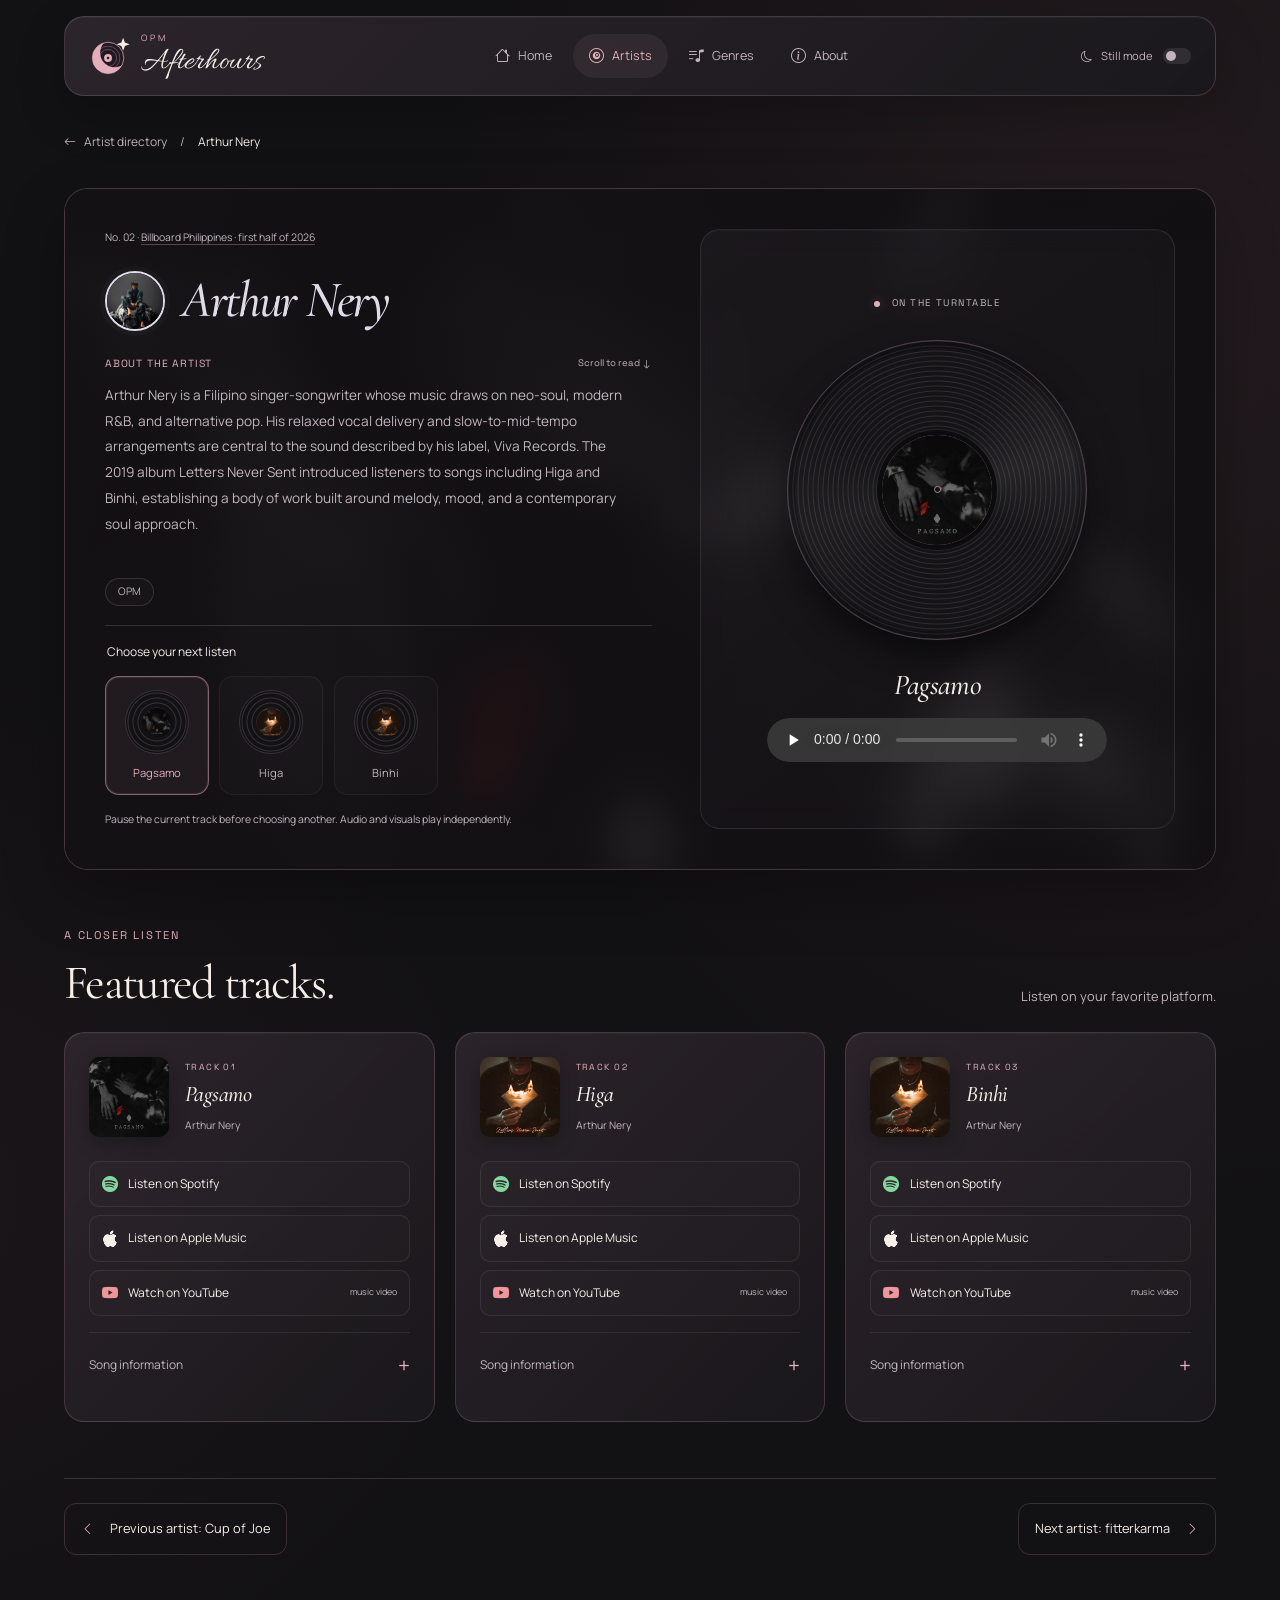
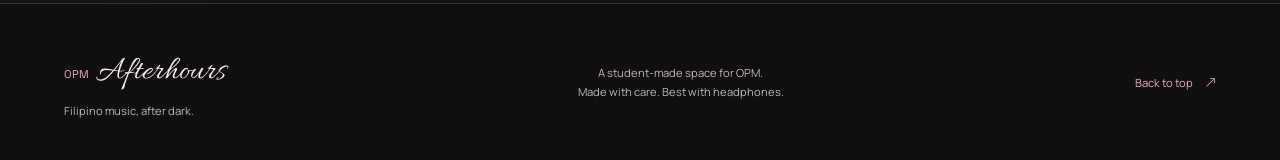
==== commit 6ae421cd: "feat: update stylesheet versioning and enhance navigation with smooth scrolling and section highligh" ====
--- a/artists/arthur-nery.html
+++ b/artists/arthur-nery.html
@@ -13,7 +13,7 @@
   <link rel="preconnect" href="https://fonts.gstatic.com" crossorigin>
   <link rel="stylesheet" href="https://fonts.googleapis.com/css2?family=Allura&amp;family=Cormorant+Garamond:ital,wght@0,400;0,500;0,600;1,500&amp;family=Manrope:wght@400;500;600;700&amp;family=Space+Grotesk:wght@400;500;600;700&amp;display=swap">
   <link rel="stylesheet" href="../assets/icons/bootstrap-icons.css">
-  <link rel="stylesheet" href="../css/style.css?v=glass-1">
+  <link rel="stylesheet" href="../css/style.css?v=glass-motion-3">
   <link rel="stylesheet" href="../css/responsive.css?v=glass-1">
   <link rel="stylesheet" href="../css/artist-type.css?v=glass-1">
 </head>
--- a/css/style.css
+++ b/css/style.css
@@ -58,8 +58,38 @@
 .site-header nav a:hover { color: var(--text); background: #ffffff07; }
 .site-header nav a[aria-current], .site-header nav .nav-active { color: var(--accent); background: #e2afba13; }
 .site-header .nav-icon { font-size: .95rem; }
-body[data-page="home"]:has(main > section:target) .site-header nav a[aria-current] { color: var(--muted); background: transparent; }
-body:has(#artists:target) .site-header nav a[href$="#artists"], body:has(#genres:target) .site-header nav a[href$="#genres"], body:has(#about:target) .site-header nav a[href$="#about"] { color: var(--accent); background: #e2afba13; }
+/* Older browsers follow the clicked anchor; supported browsers track scrolling. */
+@supports not ((animation-timeline: --artists) and (timeline-scope: --artists)) {
+  body[data-page="home"]:has(main > section:target) .site-header nav a[aria-current] { color: var(--muted); background: transparent; }
+  body:has(#artists:target) .site-header nav a[href$="#artists"], body:has(#genres:target) .site-header nav a[href$="#genres"], body:has(#about:target) .site-header nav a[href$="#about"] { color: var(--accent); background: #e2afba13; }
+}
+@supports (animation-timeline: --artists) and (timeline-scope: --artists) {
+  body[data-page="home"] { timeline-scope: --artists, --genres, --about; }
+  /* A section is current when it crosses a line one quarter down the viewport. */
+  body[data-page="home"] :is(#artists, #genres, #about) { view-timeline-axis: block; view-timeline-inset: 25% 75%; }
+  #artists { view-timeline-name: --artists; }
+  #genres { view-timeline-name: --genres; }
+  #about { view-timeline-name: --about; }
+  body[data-page="home"] .site-header nav a {
+    /* These constant-value animations indicate location, even in reduced-motion mode. */
+    animation: nav-section-current 1ms linear 1 normal none !important;
+    transition: none;
+  }
+  body[data-page="home"] .site-header nav a[href$="#artists"] { animation-timeline: --artists !important; }
+  body[data-page="home"] .site-header nav a[href$="#genres"] { animation-timeline: --genres !important; }
+  body[data-page="home"] .site-header nav a[href$="#about"] { animation-timeline: --about !important; animation-fill-mode: forwards !important; }
+  body[data-page="home"] .site-header nav a[aria-current="page"] {
+    animation-name: nav-home-away !important;
+    animation-timeline: --artists !important;
+    animation-fill-mode: forwards !important;
+  }
+  @keyframes nav-section-current {
+    from, to { color: var(--accent); background-color: #e2afba13; }
+  }
+  @keyframes nav-home-away {
+    from, to { color: var(--muted); background-color: transparent; }
+  }
+}
 .motion-label { display: inline-flex; min-height: 44px; align-items: center; gap: .6rem; font-size: .7rem; color: var(--muted); cursor: pointer; white-space: nowrap; }
 .switch-track { width: 28px; height: 16px; padding: 3px; border-radius: 20px; background: #ffffff18; }
 .switch-track::after { content: ""; display: block; width: 10px; height: 10px; border-radius: 50%; background: var(--muted); transition: transform .2s; }
@@ -263,6 +293,46 @@
 @keyframes vinyl-spin { to { transform: rotate(360deg); } }
 @keyframes equalize { to { transform: scaleY(.4); } }
 @keyframes enter { from { opacity: 0; transform: translateY(18px); } to { opacity: 1; transform: translateY(0); } }
+/* Section links use native smooth scrolling; nested reading panels do too. */
+.biography, .information-scroll { scroll-behavior: smooth; }
+html:has(#still-mode:checked) { scroll-behavior: auto; }
+
+/* Soft entrances for artist rooms, selected records, and opened information. */
+.artist-room { animation: enter .7s var(--ease) both; }
+.selected-record { animation: content-in .45s var(--ease) both; }
+.song-information[open] .information-scroll,
+.guide-questions details[open] > p { animation: content-in .3s ease-out both; }
+@keyframes content-in {
+  from { opacity: 0; translate: 0 8px; }
+  to { opacity: 1; translate: 0 0; }
+}
+
+/* Cards reveal as they enter the viewport. Unsupported browsers show them normally. */
+@supports (animation-timeline: view()) {
+  .section-heading, .artist-tile, .genre-group, .about-intro,
+  .story-card, .inspiration, .team-card, .track-grid > li, .about-outro {
+    animation: scroll-reveal 1s linear both;
+    animation-timeline: view();
+    animation-range: entry 0% entry 100%;
+  }
+  @keyframes scroll-reveal {
+    from { opacity: .25; translate: 0 24px; }
+    to { opacity: 1; translate: 0 0; }
+  }
+  /* Keyboard navigation always reveals the entire focused card immediately. */
+  .artist-tile:focus-within, .genre-group:focus-within,
+  .inspiration:focus-within, .track-grid > li:focus-within { animation: none; }
+}
+
+/* Small responses to pointer interaction without moving mobile tap targets. */
+.story-card, .team-card, .track-card { transition: border-color .3s ease, box-shadow .3s ease, transform .35s var(--ease); }
+.artist-image { transition: filter .4s ease, scale .6s var(--ease); }
+.button .bi, .quiet-link .bi, .back-top .bi { transition: transform .3s var(--ease); }
+@media (hover: hover) and (prefers-reduced-motion: no-preference) {
+  body:not(:has(#still-mode:checked)) .artist-card:hover .artist-image { scale: 1.025; }
+  body:not(:has(#still-mode:checked)) :is(.story-card, .track-card):hover { transform: translateY(-4px); border-color: #e2afba55; box-shadow: 0 14px 36px #0004; }
+  body:not(:has(#still-mode:checked)) :is(.button, .quiet-link, .back-top):hover .bi { transform: translate(2px, -2px); }
+}
 /* CSS hides videos visually; it cannot pause a native video's decoder. */
 .motion-toggle:checked ~ main *, .motion-toggle:checked ~ main *::before, .motion-toggle:checked ~ main *::after { animation: none !important; transition: none !important; }
 .motion-toggle:checked ~ main .background-video { display: none !important; }
